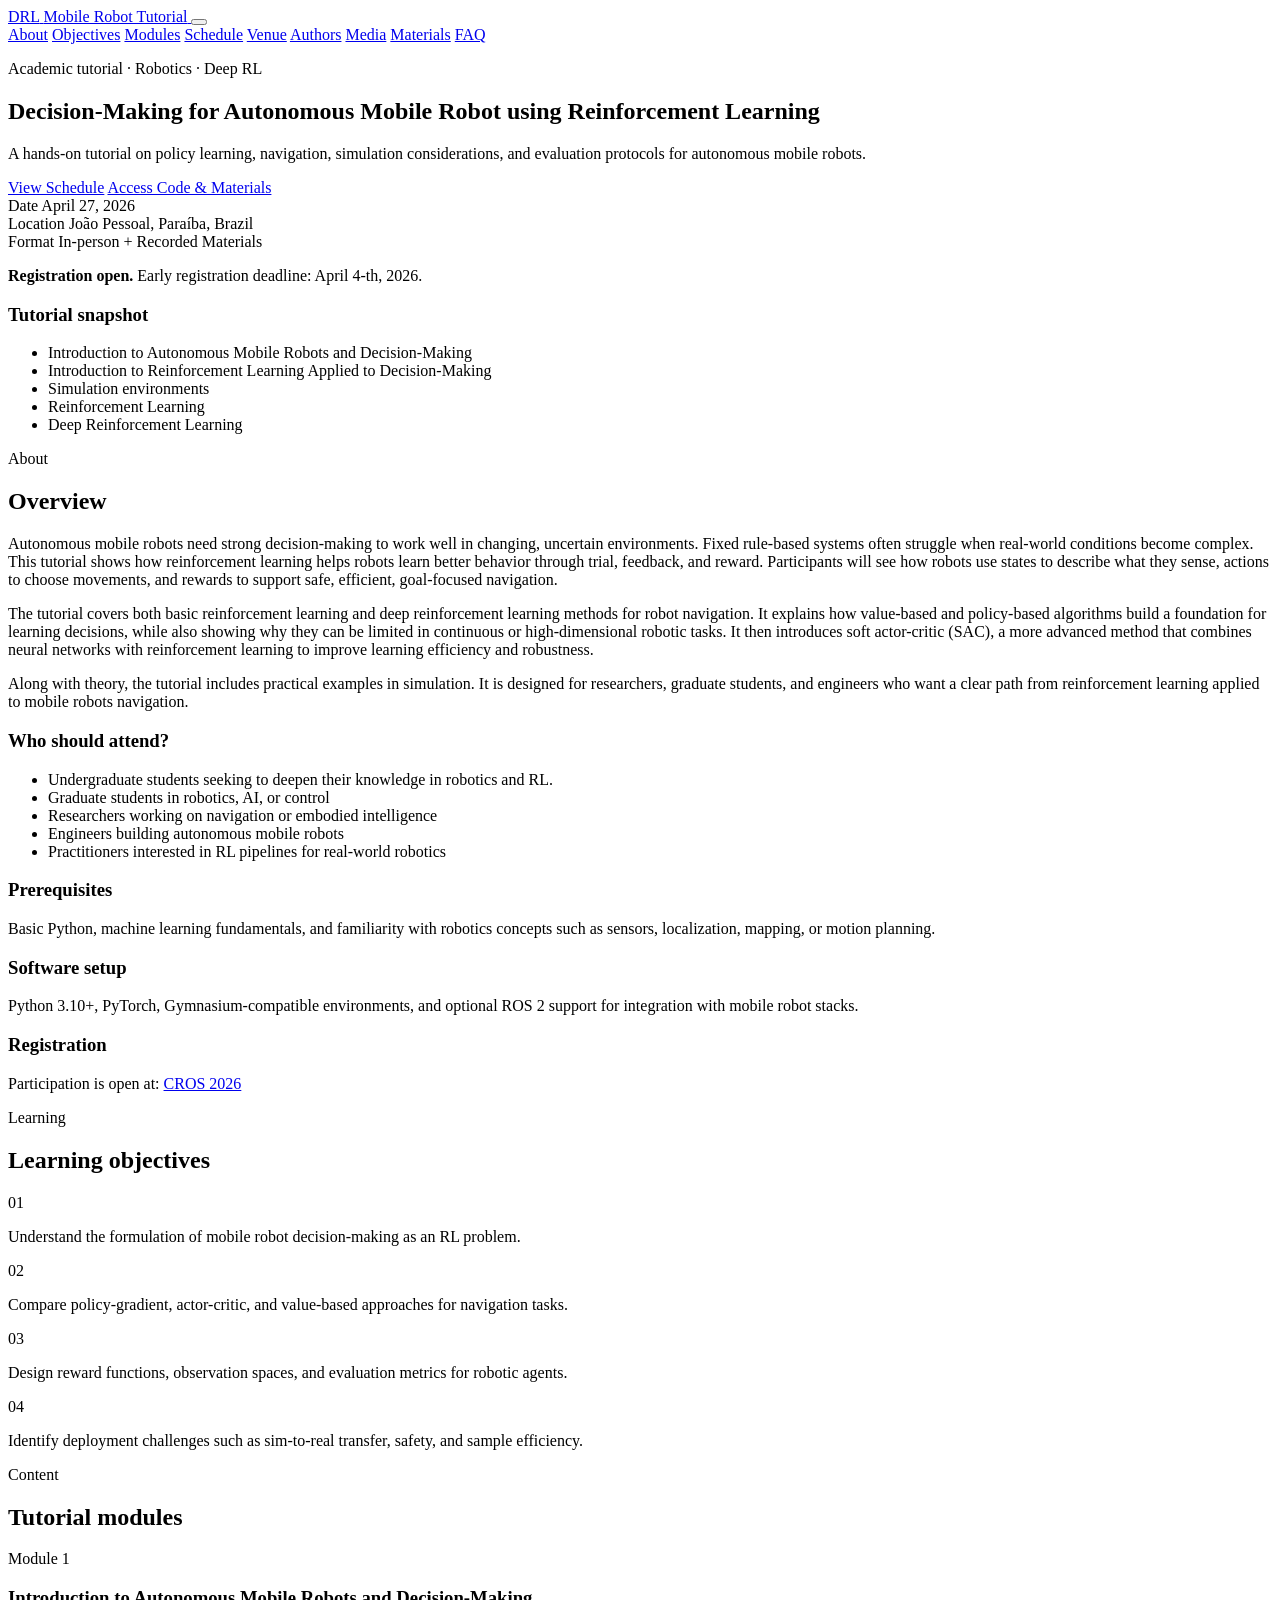
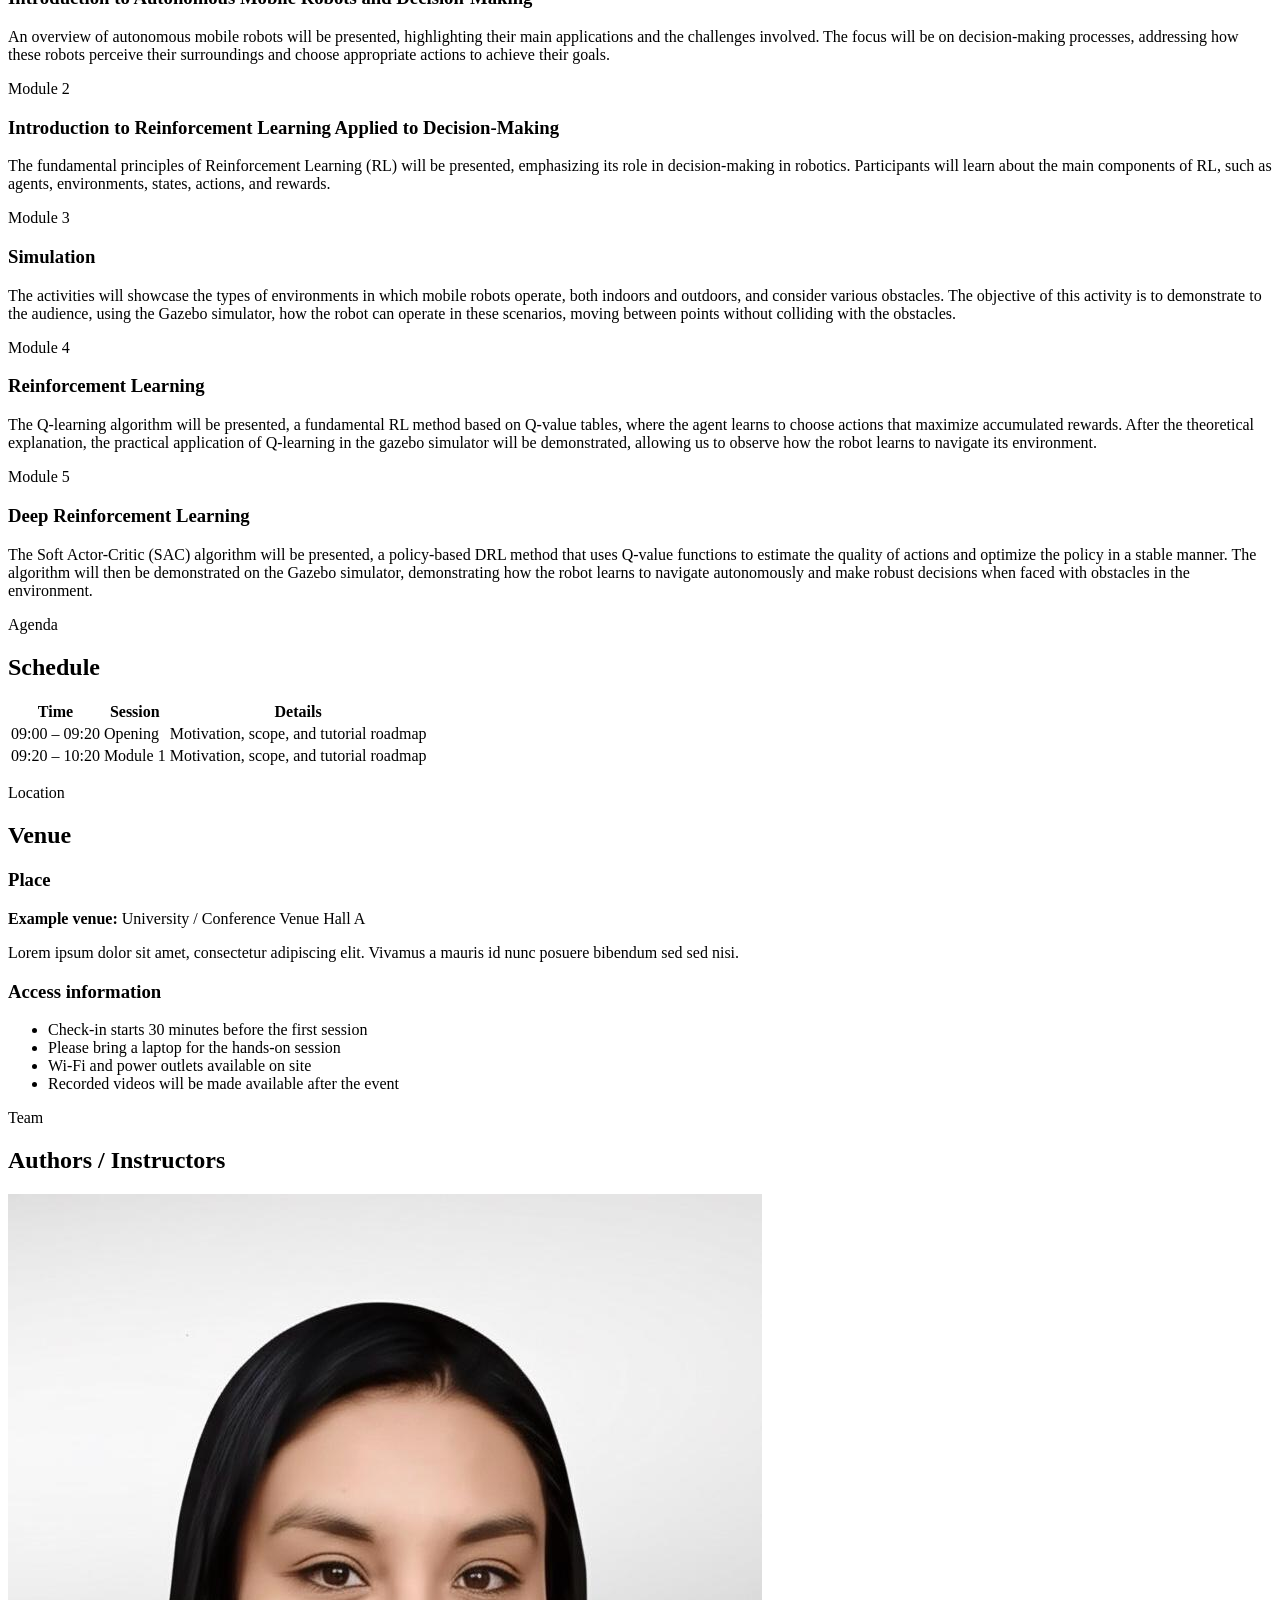
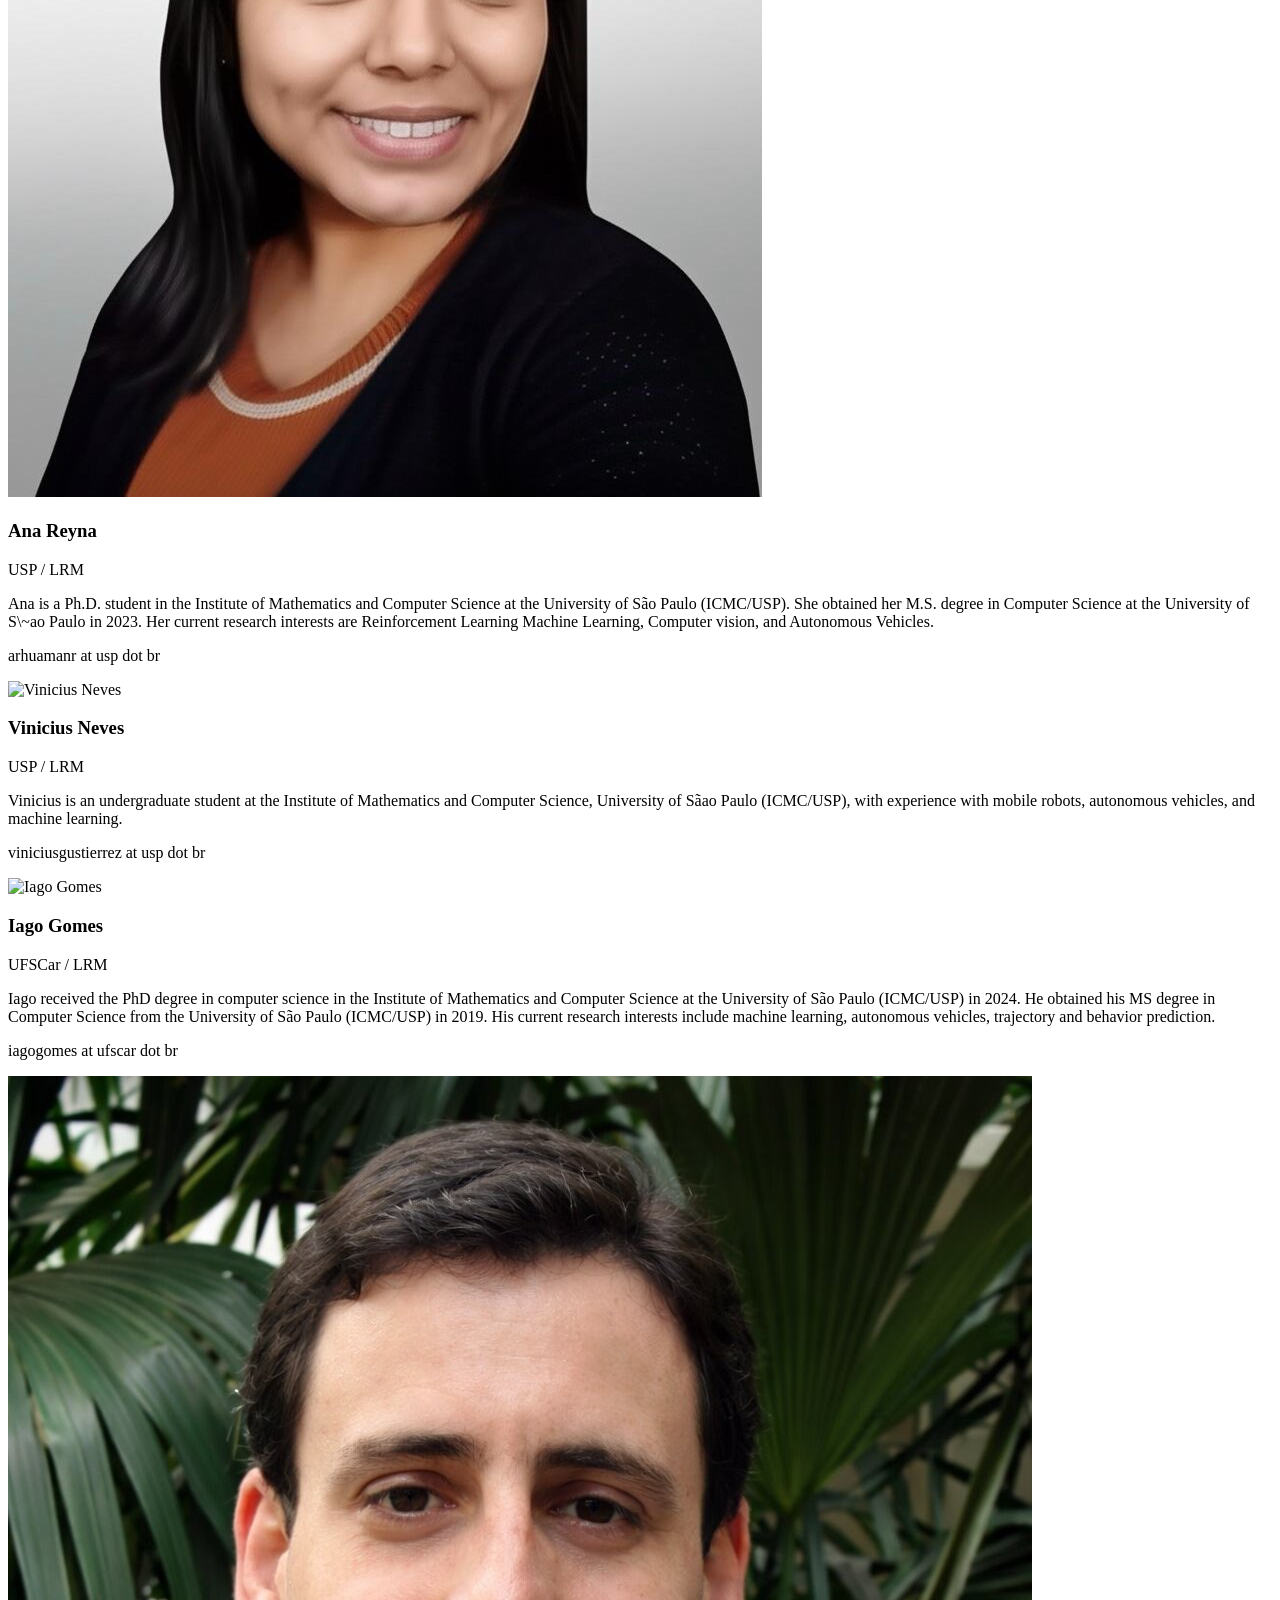
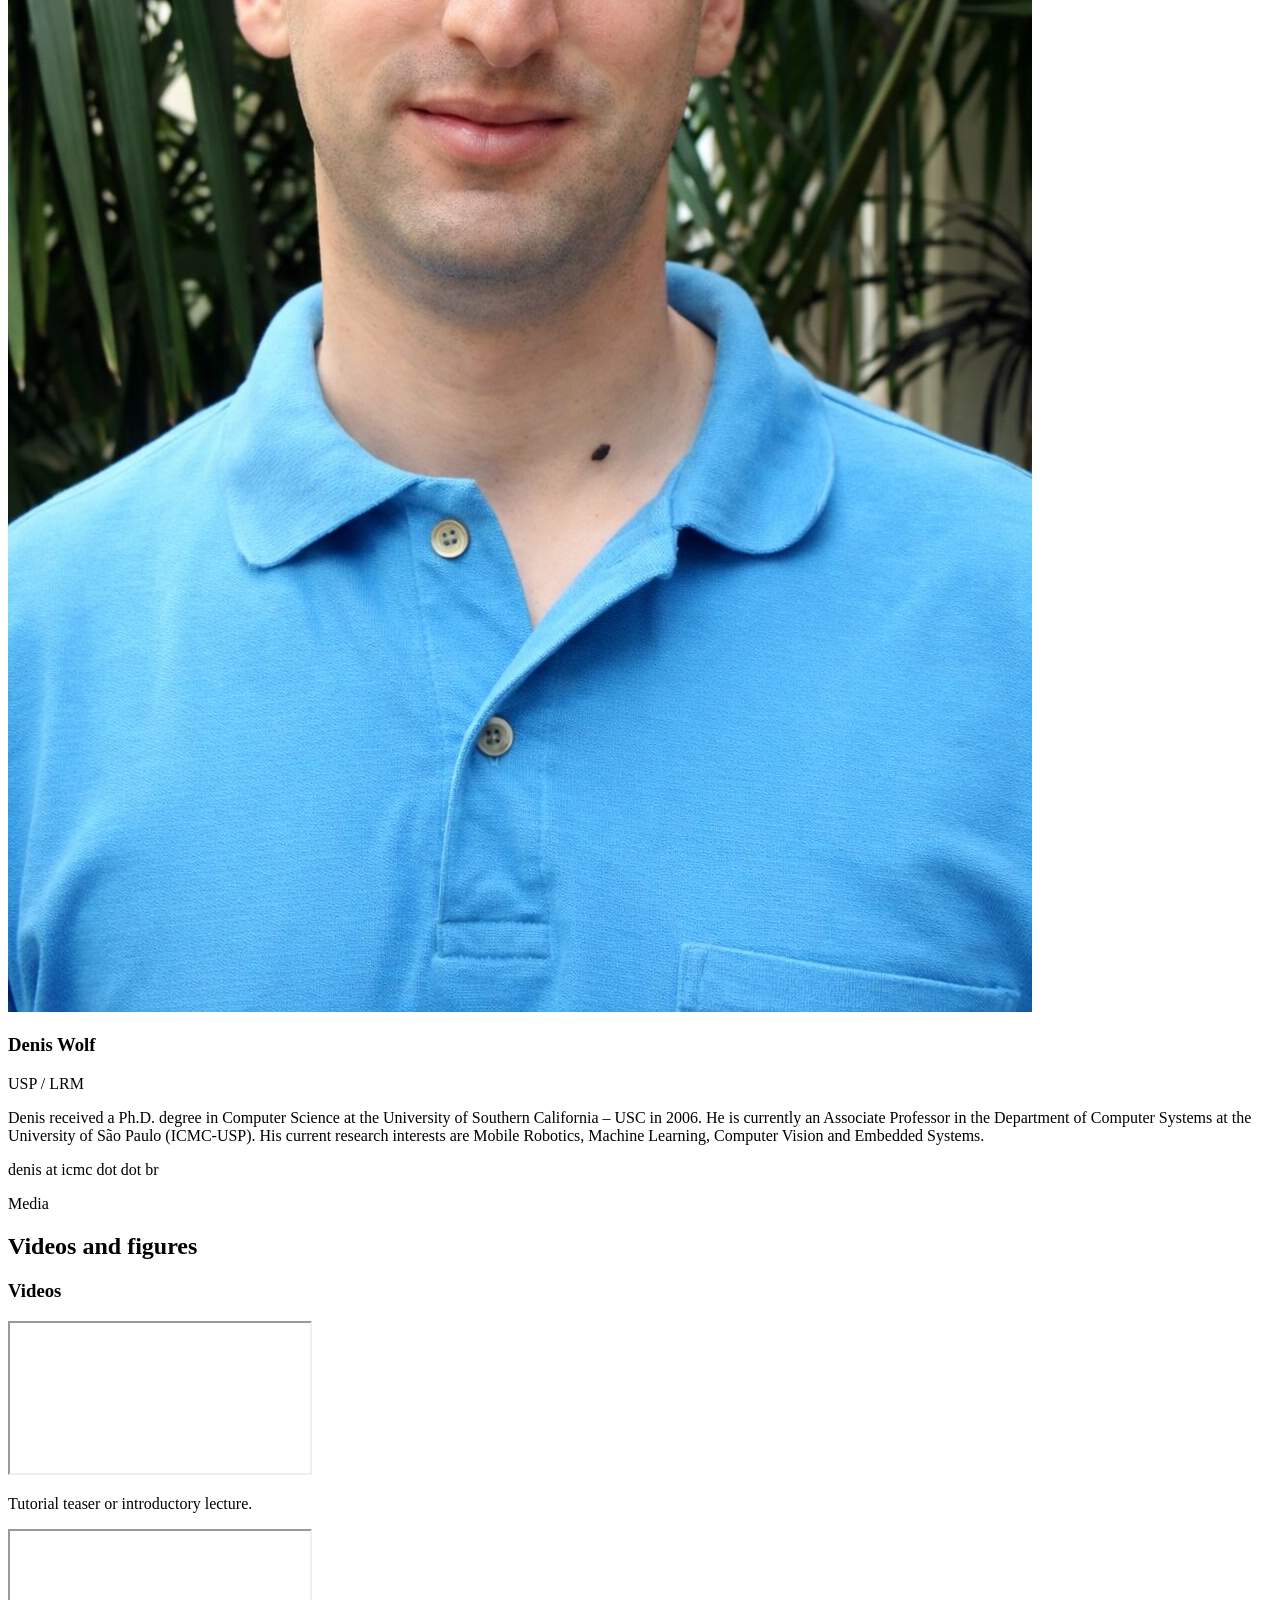
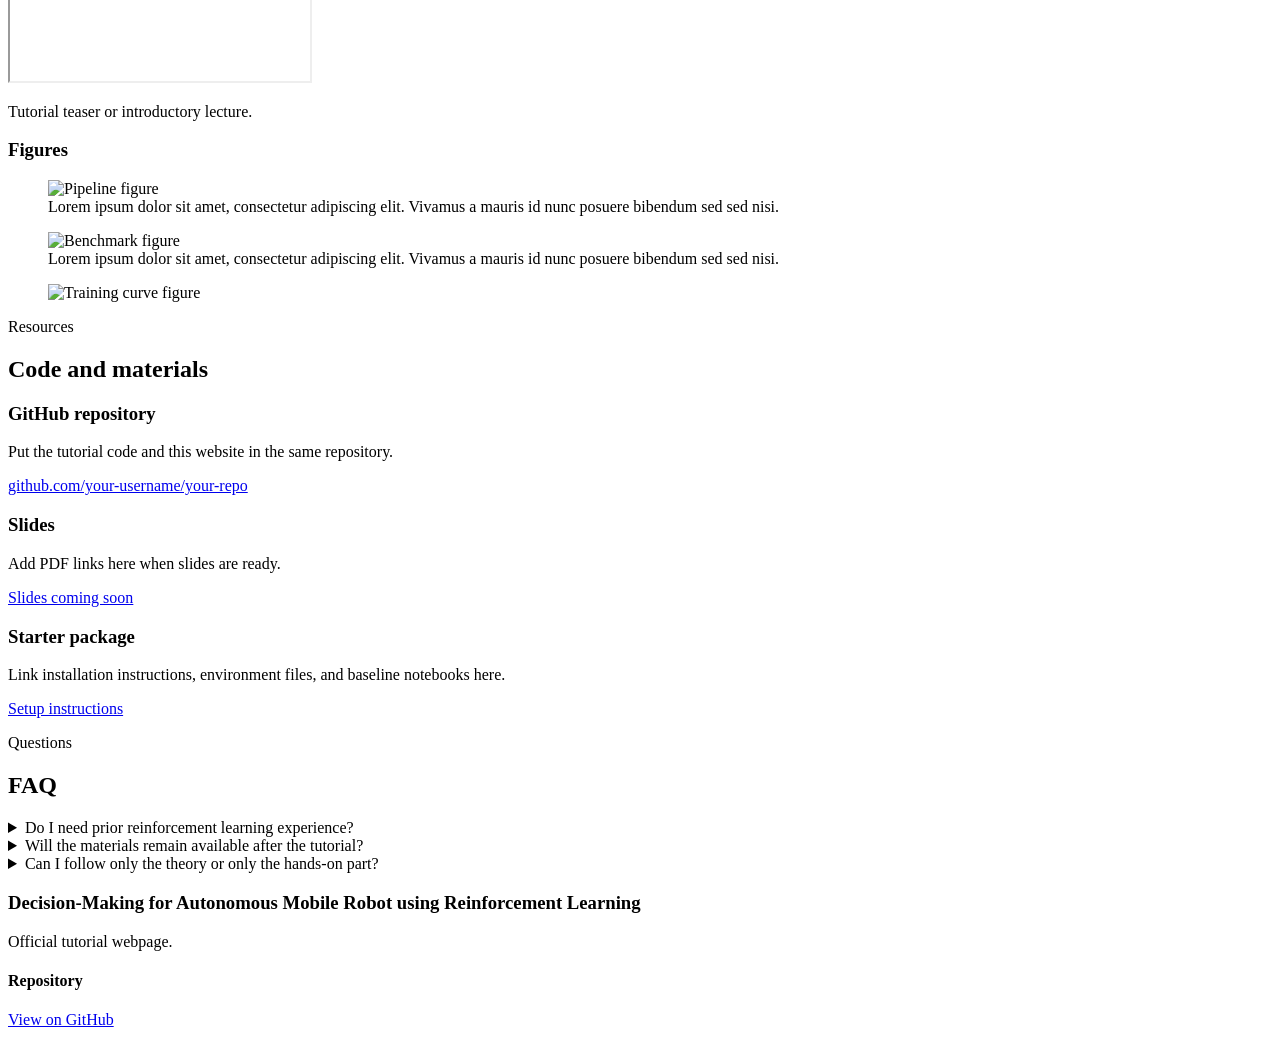
==== index.html @ 0535550c "update program" ====
<!DOCTYPE html>
<html lang="en">
<head>
  <meta charset="UTF-8" />
  <meta
    name="viewport"
    content="width=device-width, initial-scale=1.0"
  />
  <title>"Decision-Making for Autonomous Mobile Robot using Reinforcement Learning"</title>

  <meta
    name="description"
    content="Official tutorial website for Decision-Making for Mobile Robots using Deep Reinforcement Learning. Modules, schedule, venue, authors, figures, videos, and repository."
  />
  <meta
    name="keywords"
    content="mobile robots, deep reinforcement learning, robotics, decision-making, autonomous navigation"
  />
  <meta name="author" content="Tutorial Organizing Team" />

  <meta property="og:title" content="Decision-Making for Autonomous Mobile Robot using Reinforcement Learning" />
  <meta
    property="og:description"
    content="Tutorial website with overview, schedule, modules, authors, videos, figures, and code repository."
  />
  <meta property="og:type" content="website" />
  <meta property="og:image" content="./assets/figures/fig1.jpg" />
  <meta property="og:url" content="" />

  <link rel="stylesheet" href="./styles.css" />
</head>
<body>
  <header class="site-header">
    <div class="container nav-wrap">
      <a href="#home" class="brand">
        <span class="brand-mark">DRL</span>
        <span class="brand-text">Mobile Robot Tutorial</span>
      </a>

      <button class="menu-toggle" id="menu-toggle" aria-label="Open navigation menu" aria-expanded="false">
        <span></span><span></span><span></span>
      </button>

      <nav class="site-nav" id="site-nav" aria-label="Main Navigation">
        <a href="#about">About</a>
        <a href="#objectives">Objectives</a>
        <a href="#modules">Modules</a>
        <a href="#schedule">Schedule</a>
        <a href="#venue">Venue</a>
        <a href="#authors">Authors</a>
        <a href="#media">Media</a>
        <a href="#materials">Materials</a>
        <a href="#faq">FAQ</a>
      </nav>
    </div>
  </header>

  <main>
    <section id="home" class="hero section">
      <div class="container hero-grid">
        <div class="hero-copy">
          <p class="eyebrow">Academic tutorial · Robotics · Deep RL</p>
          <h1>Decision-Making for Autonomous Mobile Robot using Reinforcement Learning</h1>
          <p class="hero-subtitle">
            A hands-on tutorial on policy learning, navigation, simulation considerations,
            and evaluation protocols for autonomous mobile robots.
          </p>

          <div class="hero-actions">
            <a class="btn btn-primary" href="#schedule">View Schedule</a>
            <a class="btn btn-secondary" href="#materials">Access Code & Materials</a>
          </div>

          <div class="hero-meta">
            <div class="meta-card">
              <span class="meta-label">Date</span>
              <span class="meta-value">April 27, 2026</span>
            </div>
            <div class="meta-card">
              <span class="meta-label">Location</span>
              <span class="meta-value">João Pessoal, Paraíba, Brazil</span>
            </div>
            <div class="meta-card">
              <span class="meta-label">Format</span>
              <span class="meta-value">In-person + Recorded Materials</span>
            </div>
          </div>
        </div>

        <div class="hero-panel">
          <div class="highlight-banner">
            <p><strong>Registration open.</strong> Early registration deadline: April 4-th, 2026.</p>
          </div>

          <div class="info-panel">
            <h3>Tutorial snapshot</h3>
            <ul>
              <li>Introduction to Autonomous Mobile Robots and Decision-Making</li>
              <li>Introduction to Reinforcement Learning Applied to Decision-Making</li>
              <li>Simulation environments</li>
              <li>Reinforcement Learning</li>
              <li>Deep Reinforcement Learning</li>
            </ul>
          </div>
        </div>
      </div>
    </section>

    <section id="about" class="section">
      <div class="container">
        <div class="section-head">
          <p class="section-tag">About</p>
          <h2>Overview</h2>
        </div>

        <div class="two-col">
          <div>
          <p>Autonomous mobile robots need strong decision-making to work well in changing, uncertain environments. 
          Fixed rule-based systems often struggle when real-world conditions become complex. This tutorial shows
          how reinforcement learning helps robots learn better behavior through trial, feedback, and reward. 
          Participants will see how robots use states to describe what they sense, actions to choose movements, 
          and rewards to support safe, efficient, goal-focused navigation.</p>

          <p>The tutorial covers both basic reinforcement learning and deep reinforcement learning methods for robot 
            navigation. It explains how value-based and policy-based algorithms build a foundation for learning 
            decisions, while also showing why they can be limited in continuous or high-dimensional robotic tasks.
            It then introduces soft actor-critic (SAC), a more advanced method that combines neural networks with reinforcement 
            learning to improve learning efficiency and robustness.</p>

          <p>Along with theory, the tutorial includes practical examples in simulation. It is designed for researchers, 
            graduate students, and engineers who want a clear path from reinforcement learning applied to mobile robots navigation.</p>

          </div>

          <div class="card">
            <h3>Who should attend?</h3>
            <ul class="clean-list">
              <li>Undergraduate students seeking to deepen their knowledge in robotics and RL. </li>
              <li>Graduate students in robotics, AI, or control</li>
              <li>Researchers working on navigation or embodied intelligence</li>
              <li>Engineers building autonomous mobile robots</li>
              <li>Practitioners interested in RL pipelines for real-world robotics</li>
            </ul>
          </div>
        </div>

        <div class="three-col cards">
          <article class="card">
            <h3>Prerequisites</h3>
            <p>
              Basic Python, machine learning fundamentals, and familiarity with robotics concepts
              such as sensors, localization, mapping, or motion planning.
            </p>
          </article>

          <article class="card">
            <h3>Software setup</h3>
            <p>
              Python 3.10+, PyTorch, Gymnasium-compatible environments, and optional ROS 2 support
              for integration with mobile robot stacks.
            </p>
          </article>

          <article class="card">
            <h3>Registration</h3>
            <p>
              Participation is open at: <a href="https://www.sbrobotica.org/cros2026/" target="_blank">CROS 2026</a>
            </p>
          </article>
        </div>
      </div>
    </section>

    <section id="objectives" class="section alt-bg">
      <div class="container">
        <div class="section-head">
          <p class="section-tag">Learning</p>
          <h2>Learning objectives</h2>
        </div>

        <div class="objectives-grid">
          <div class="objective-item">
            <span>01</span>
            <p>Understand the formulation of mobile robot decision-making as an RL problem.</p>
          </div>
          <div class="objective-item">
            <span>02</span>
            <p>Compare policy-gradient, actor-critic, and value-based approaches for navigation tasks.</p>
          </div>
          <div class="objective-item">
            <span>03</span>
            <p>Design reward functions, observation spaces, and evaluation metrics for robotic agents.</p>
          </div>
          <div class="objective-item">
            <span>04</span>
            <p>Identify deployment challenges such as sim-to-real transfer, safety, and sample efficiency.</p>
          </div>
        </div>
      </div>
    </section>

    <section id="modules" class="section">
      <div class="container">
        <div class="section-head">
          <p class="section-tag">Content</p>
          <h2>Tutorial modules</h2>
        </div>

        <div class="module-grid">
          <article class="card module-card">
            <span class="pill">Module 1</span>
            <h3>Introduction to Autonomous Mobile Robots and Decision-Making</h3>
            <p>
              An overview of autonomous mobile robots will be presented, highlighting their main applications 
              and the challenges involved. The focus will be on decision-making processes, addressing how 
              these robots perceive their surroundings and choose appropriate actions to achieve their goals.
            </p>
          </article>

          <article class="card module-card">
            <span class="pill">Module 2</span>
            <h3>Introduction to Reinforcement Learning Applied to Decision-Making</h3>
            <p>
              The fundamental principles of Reinforcement Learning (RL) will be presented, emphasizing its role in 
              decision-making in robotics. Participants will learn about the main components of RL, such as agents,
              environments, states, actions, and rewards. 
            </p>
          </article>

          <article class="card module-card">
            <span class="pill">Module 3</span>
            <h3>Simulation</h3>
            <p>
              The activities will showcase the types of environments in which mobile robots operate, both indoors and outdoors, 
              and consider various obstacles. The objective of this activity is to demonstrate to the audience, using the 
              Gazebo simulator, how the robot can operate in these scenarios, moving between points without colliding 
              with the obstacles.
            </p>
          </article>

          <article class="card module-card">
            <span class="pill">Module 4</span>
            <h3>Reinforcement Learning</h3>
            <p>
              The Q-learning algorithm will be presented, a fundamental RL method based on Q-value tables, where the agent learns 
              to choose actions that maximize accumulated rewards. After the theoretical explanation, the practical application 
              of Q-learning in the gazebo simulator will be demonstrated, allowing us to observe how the robot learns to navigate 
              its environment.
            </p>
          </article>

          <article class="card module-card">
            <span class="pill">Module 5</span>
            <h3>Deep Reinforcement Learning</h3>
            <p>
              The Soft Actor-Critic (SAC) algorithm will be presented, a policy-based DRL method that uses Q-value functions 
              to estimate the quality of actions and optimize the policy in a stable manner. The algorithm will then be
               demonstrated on the Gazebo simulator, demonstrating how the robot learns to navigate autonomously and make 
               robust decisions when faced with obstacles in the environment.
            </p>
          </article>
        </div>
      </div>
    </section>

    <section id="schedule" class="section alt-bg">
      <div class="container">
        <div class="section-head">
          <p class="section-tag">Agenda</p>
          <h2>Schedule</h2>
        </div>

        <div class="table-wrap">
          <table class="schedule-table">
            <thead>
              <tr>
                <th>Time</th>
                <th>Session</th>
                <th>Details</th>
              </tr>
            </thead>
            <tbody>
              <tr>
                <td>09:00 – 09:20</td>
                <td>Opening</td>
                <td>Motivation, scope, and tutorial roadmap</td>
              </tr>
              <tr>
                <td>09:20 – 10:20</td>
                <td>Module 1</td>
                <td>Motivation, scope, and tutorial roadmap</td>
              </tr>
            </tbody>
          </table>
        </div>
      </div>
    </section>

    <section id="venue" class="section">
      <div class="container">
        <div class="section-head">
          <p class="section-tag">Location</p>
          <h2>Venue</h2>
        </div>

        <div class="two-col">
          <div class="card">
            <h3>Place</h3>
            <p><strong>Example venue:</strong> University / Conference Venue Hall A</p>
            <p>
              Lorem ipsum dolor sit amet, consectetur adipiscing elit. Vivamus a mauris id nunc posuere bibendum sed sed nisi.
            </p>
          </div>

          <div class="card">
            <h3>Access information</h3>
            <ul class="clean-list">
              <li>Check-in starts 30 minutes before the first session</li>
              <li>Please bring a laptop for the hands-on session</li>
              <li>Wi-Fi and power outlets available on site</li>
              <li>Recorded videos will be made available after the event</li>
            </ul>
          </div>
        </div>
      </div>
    </section>

    <section id="authors" class="section alt-bg">
      <div class="container">
        <div class="section-head">
          <p class="section-tag">Team</p>
          <h2>Authors / Instructors</h2>
        </div>

        <div class="author-grid">
          <article class="card author-card">
            <img src="./assets/authors/ana.jpeg" alt="Ana Reyna" />
            <h3>Ana Reyna</h3>
            <p class="muted">USP / LRM</p>
            <p>Ana is a Ph.D. student in the Institute of Mathematics and Computer Science at the 
              University of São Paulo (ICMC/USP). She obtained her M.S. degree in Computer Science 
              at the University of S\~ao Paulo in 2023. Her current research interests are Reinforcement 
              Learning Machine Learning, Computer vision, and Autonomous Vehicles.</p>
            <p>arhuamanr at usp dot br</p>
          </article>

          <article class="card author-card">
            <img src="./assets/authors/vinicius.jpg" alt="Vinicius Neves" />
            <h3>Vinicius Neves</h3>
            <p class="muted">USP / LRM</p>
            <p>Vinicius is an undergraduate student at the  Institute of Mathematics and Computer Science, 
              University of Sãao Paulo (ICMC/USP), with experience with mobile robots, autonomous
               vehicles, and machine learning.</p>
            <p> viniciusgustierrez at usp dot br</p>
          </article>

          <article class="card author-card">
            <img src="./assets/authors/iago.jpg" alt="Iago Gomes" />
            <h3>Iago Gomes</h3>
            <p class="muted">UFSCar / LRM </p>
            <p>Iago received the PhD degree in computer science in the Institute of Mathematics 
              and Computer Science at the University of São Paulo (ICMC/USP) in 2024. 
              He obtained his MS degree in Computer Science from the University of São Paulo (ICMC/USP) in 2019. 
              His current research interests include machine learning, autonomous vehicles, trajectory and 
              behavior prediction.</p>
            <p>iagogomes at ufscar dot br</p>
          </article>

          <article class="card author-card">
            <img src="./assets/authors/denis.jpg" alt="Denis Wolf" />
            <h3>Denis Wolf</h3>
            <p class="muted">USP /  LRM</p>
            <p> Denis received a Ph.D. degree in Computer Science at the University of Southern 
              California – USC in 2006. He is currently an Associate Professor in the Department 
              of Computer Systems at the University of São Paulo (ICMC-USP). His current research 
              interests are Mobile Robotics, Machine Learning, Computer Vision and
               Embedded Systems.</p>
            <p>denis at icmc dot dot br</p>
          </article>
        </div>
      </div>
    </section>

    <section id="media" class="section">
      <div class="container">
        <div class="section-head">
          <p class="section-tag">Media</p>
          <h2>Videos and figures</h2>
        </div>

        <div class="two-col">
          <div>
            <h3 class="subsection-title">Videos</h3>
            <div class="video-grid">
              <div class="video-card card">
                <div class="video-frame">
                  <iframe
                    src="https://www.youtube.com/embed/dQw4w9WgXcQ"
                    title="Tutorial teaser video"
                    loading="lazy"
                    allowfullscreen>
                  </iframe>
                </div>
                <p>Tutorial teaser or introductory lecture.</p>
              </div>

              <div class="video-card card">
                <div class="video-frame">
                  <iframe
                    src="https://www.youtube.com/embed/aqz-KE-bpKQ"
                    title="Robot demo video"
                    loading="lazy"
                    allowfullscreen>
                  </iframe>
                </div>
                <p>Tutorial teaser or introductory lecture.</p>
              </div>
            </div>
          </div>

          <div>
            <h3 class="subsection-title">Figures</h3>
            <div class="figure-grid">
              <figure class="card figure-card">
                <img src="./assets/figures/fig1.jpg" alt="Pipeline figure" />
                <figcaption>Lorem ipsum dolor sit amet, consectetur adipiscing elit. Vivamus a mauris id nunc posuere bibendum sed sed nisi.</figcaption>
              </figure>

              <figure class="card figure-card">
                <img src="./assets/figures/fig2.jpg" alt="Benchmark figure" />
                <figcaption>Lorem ipsum dolor sit amet, consectetur adipiscing elit. Vivamus a mauris id nunc posuere bibendum sed sed nisi.</figcaption>
              </figure>

              <figure class="card figure-card">
                <img src="./assets/figures/fig3.jpg" alt="Training curve figure" />
                <figcaptionLorem ipsum dolor sit amet, consectetur adipiscing elit. Vivamus a mauris id nunc posuere bibendum sed sed nisi.</figcaption>
              </figure>
            </div>
          </div>
        </div>
      </div>
    </section>

    <section id="materials" class="section alt-bg">
      <div class="container">
        <div class="section-head">
          <p class="section-tag">Resources</p>
          <h2>Code and materials</h2>
        </div>

        <div class="three-col cards">
          <article class="card">
            <h3>GitHub repository</h3>
            <p>
              Put the tutorial code and this website in the same repository.
            </p>
            <a class="text-link" href="https://github.com/your-username/your-repo" target="_blank" rel="noopener noreferrer">
              github.com/your-username/your-repo
            </a>
          </article>

          <article class="card">
            <h3>Slides</h3>
            <p>
              Add PDF links here when slides are ready.
            </p>
            <a class="text-link" href="#">Slides coming soon</a>
          </article>

          <article class="card">
            <h3>Starter package</h3>
            <p>
              Link installation instructions, environment files, and baseline notebooks here.
            </p>
            <a class="text-link" href="#">Setup instructions</a>
          </article>
        </div>
      </div>
    </section>

    <section id="faq" class="section">
      <div class="container">
        <div class="section-head">
          <p class="section-tag">Questions</p>
          <h2>FAQ</h2>
        </div>

        <div class="faq-list">
          <details class="faq-item card">
            <summary>Do I need prior reinforcement learning experience?</summary>
            <p>Helpful but not mandatory. Basic ML knowledge is enough for most of the tutorial.</p>
          </details>

          <details class="faq-item card">
            <summary>Will the materials remain available after the tutorial?</summary>
            <p>Yes. Slides, repository links, and selected recordings can be shared after the event.</p>
          </details>

          <details class="faq-item card">
            <summary>Can I follow only the theory or only the hands-on part?</summary>
            <p>Yes. The content is modular, so attendees can focus on the segments most relevant to them.</p>
          </details>
        </div>
      </div>
    </section>
  </main>

  <footer class="site-footer">
    <div class="container footer-grid">
      <div>
        <h3>Decision-Making for Autonomous Mobile Robot using Reinforcement Learning</h3>
        <p>
          Official tutorial webpage.
        </p>
      </div>

      <div>
        <h4>Repository</h4>
        <p>
          <a href="https://github.com/your-username/your-repo" target="_blank" rel="noopener noreferrer">
            View on GitHub
          </a>
        </p>
      </div>
    </div>
  </footer>

  <script src="./script.js"></script>
</body>
</html>
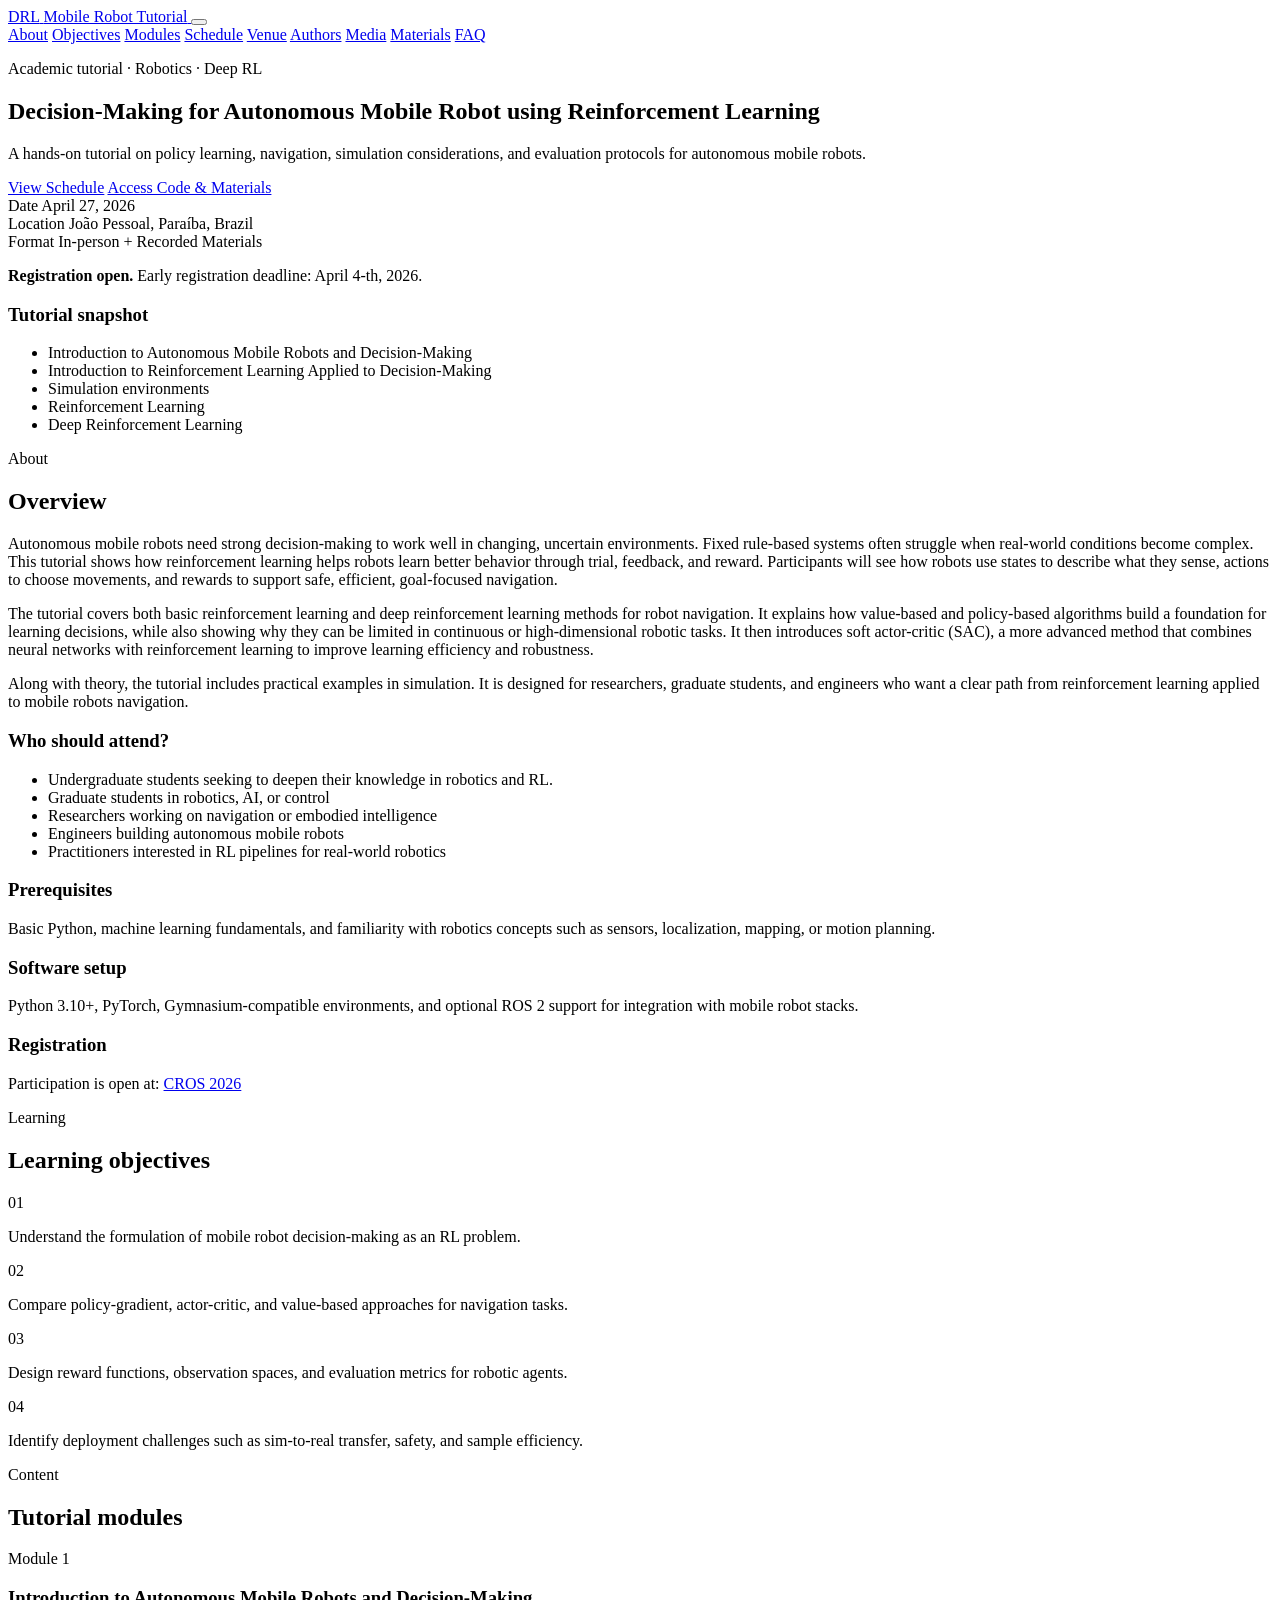
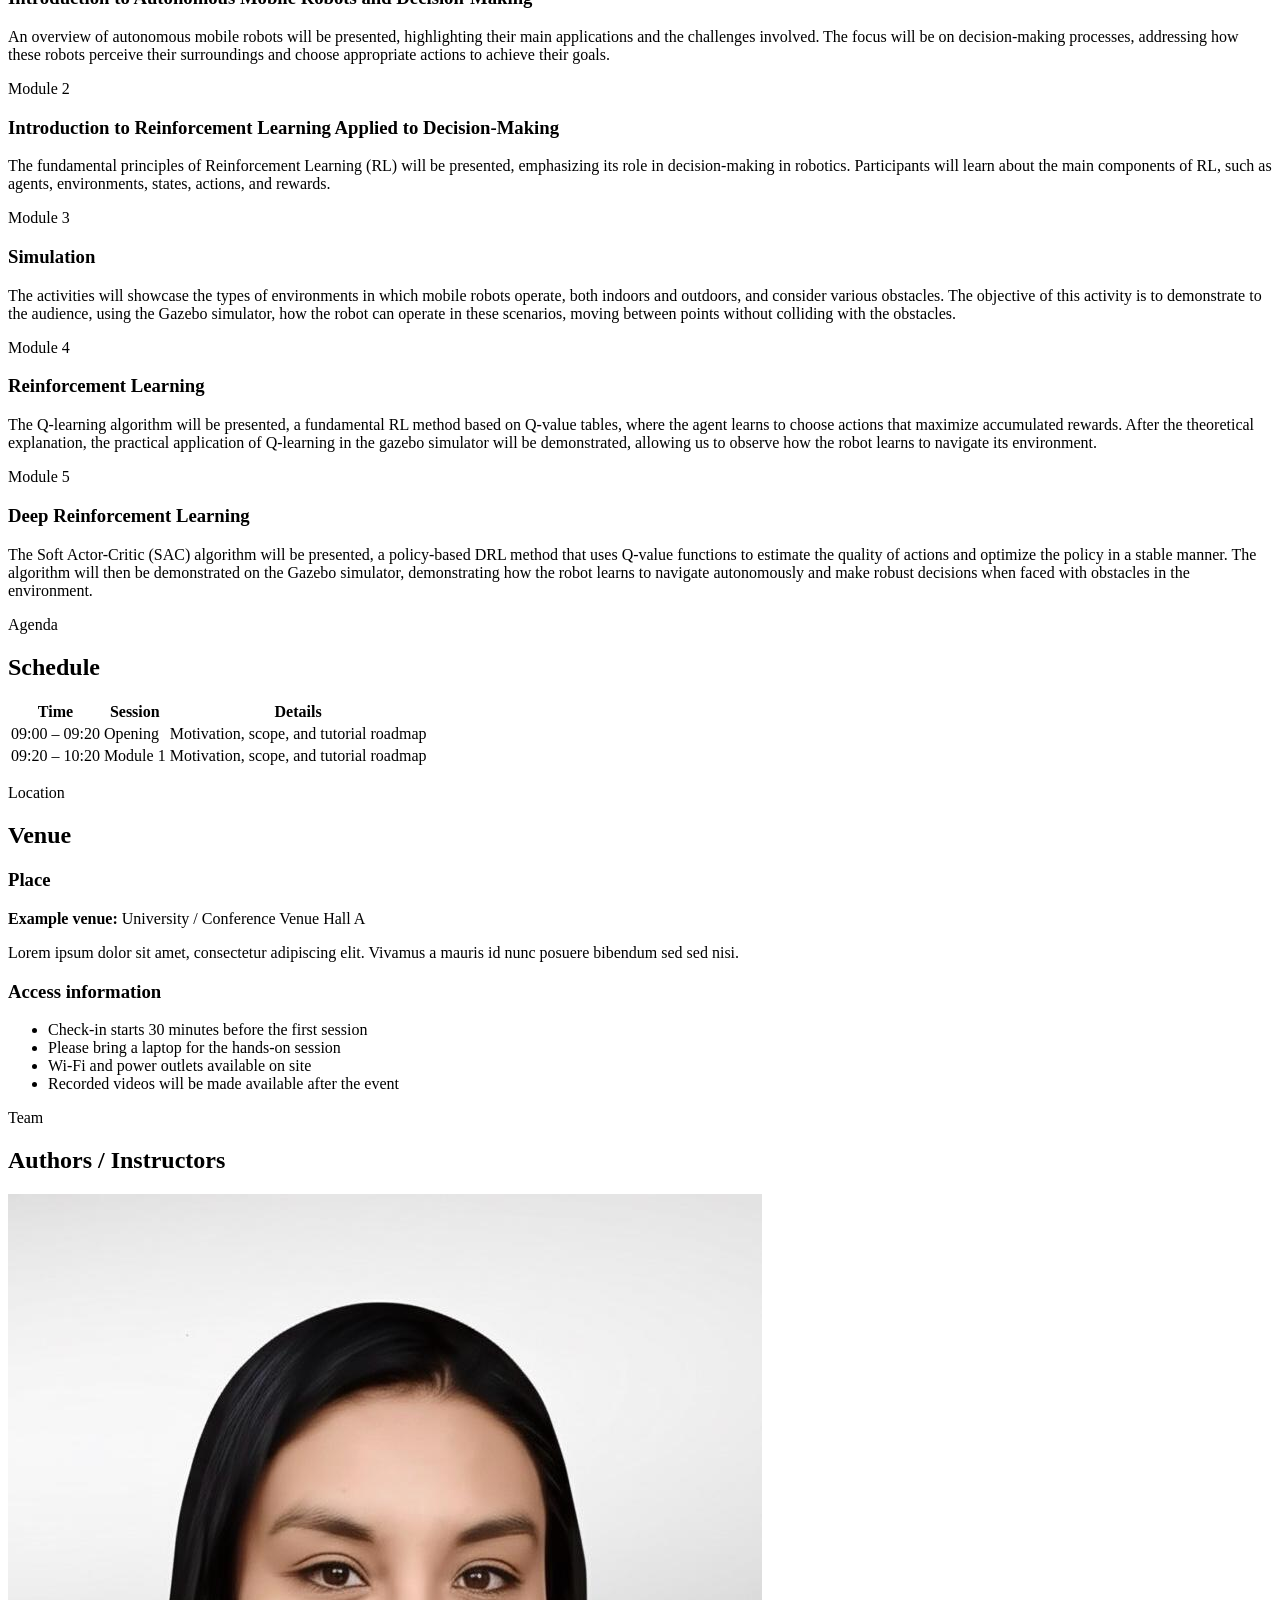
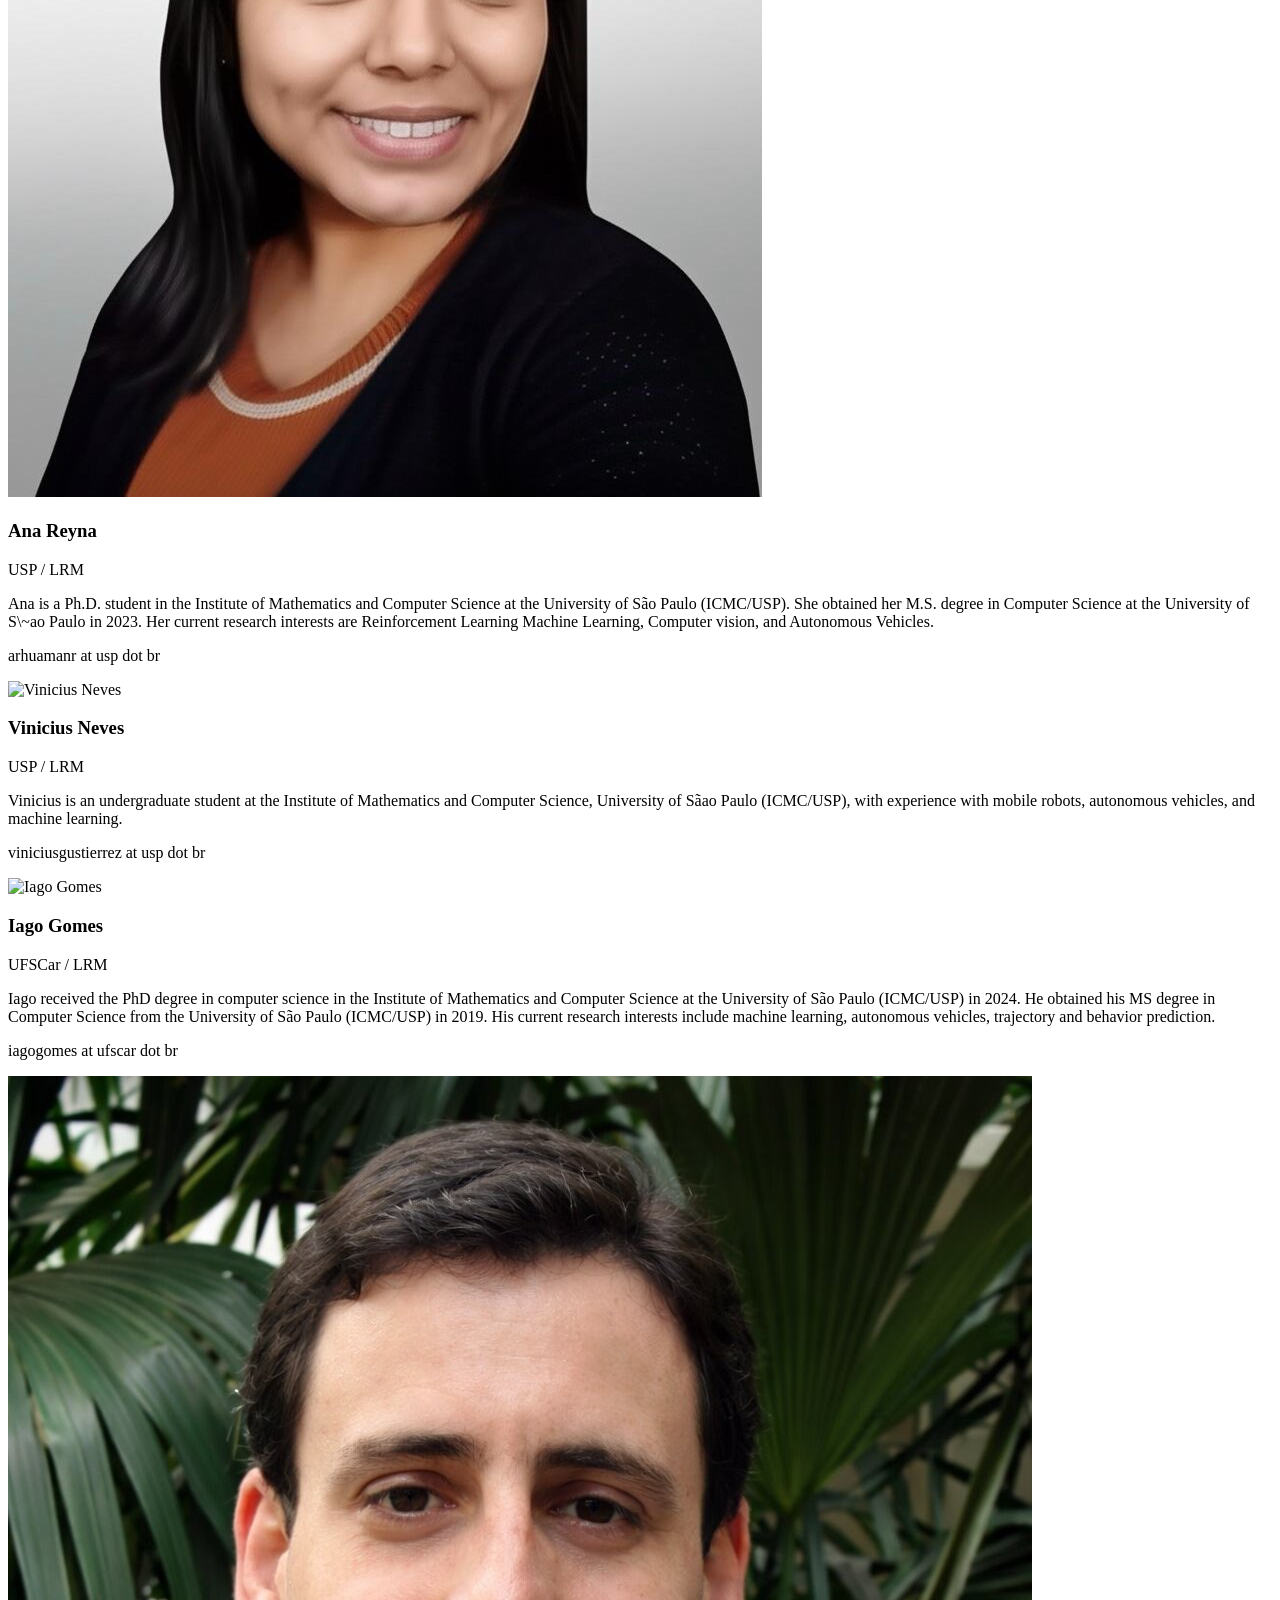
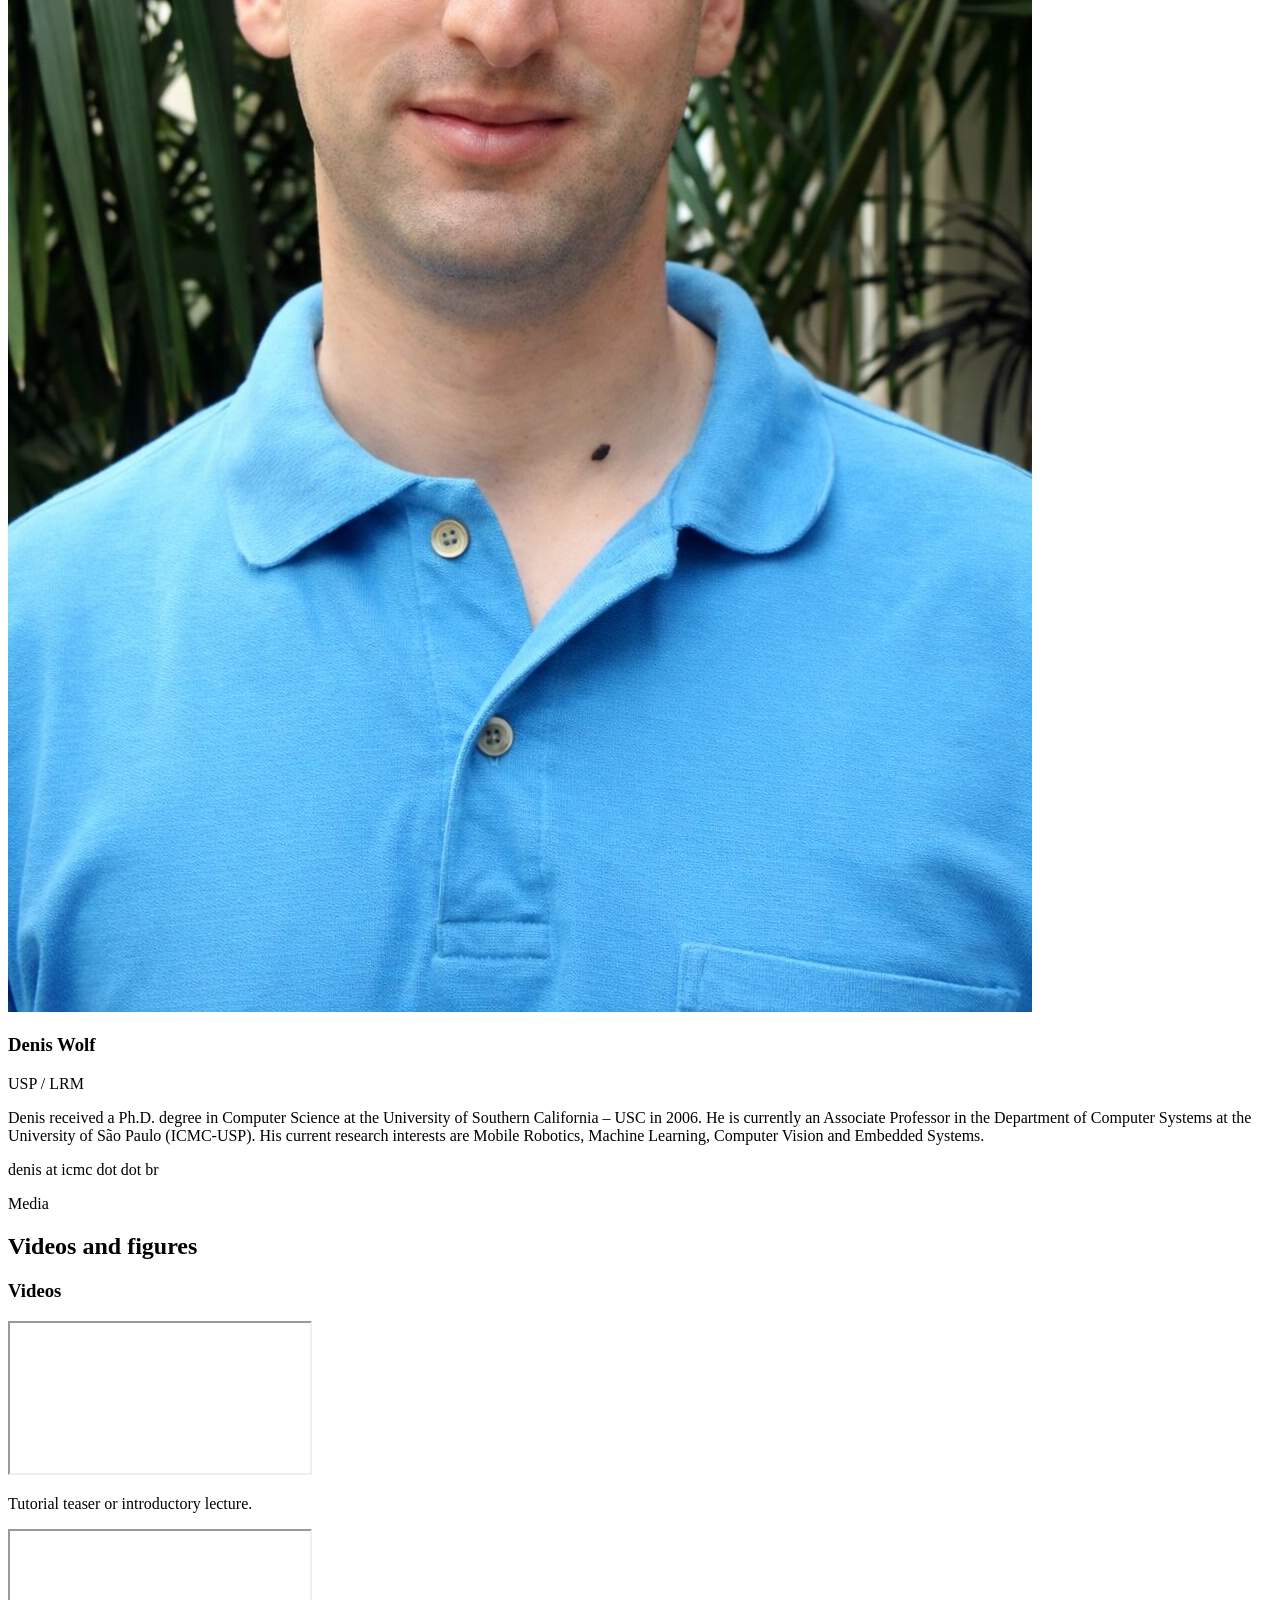
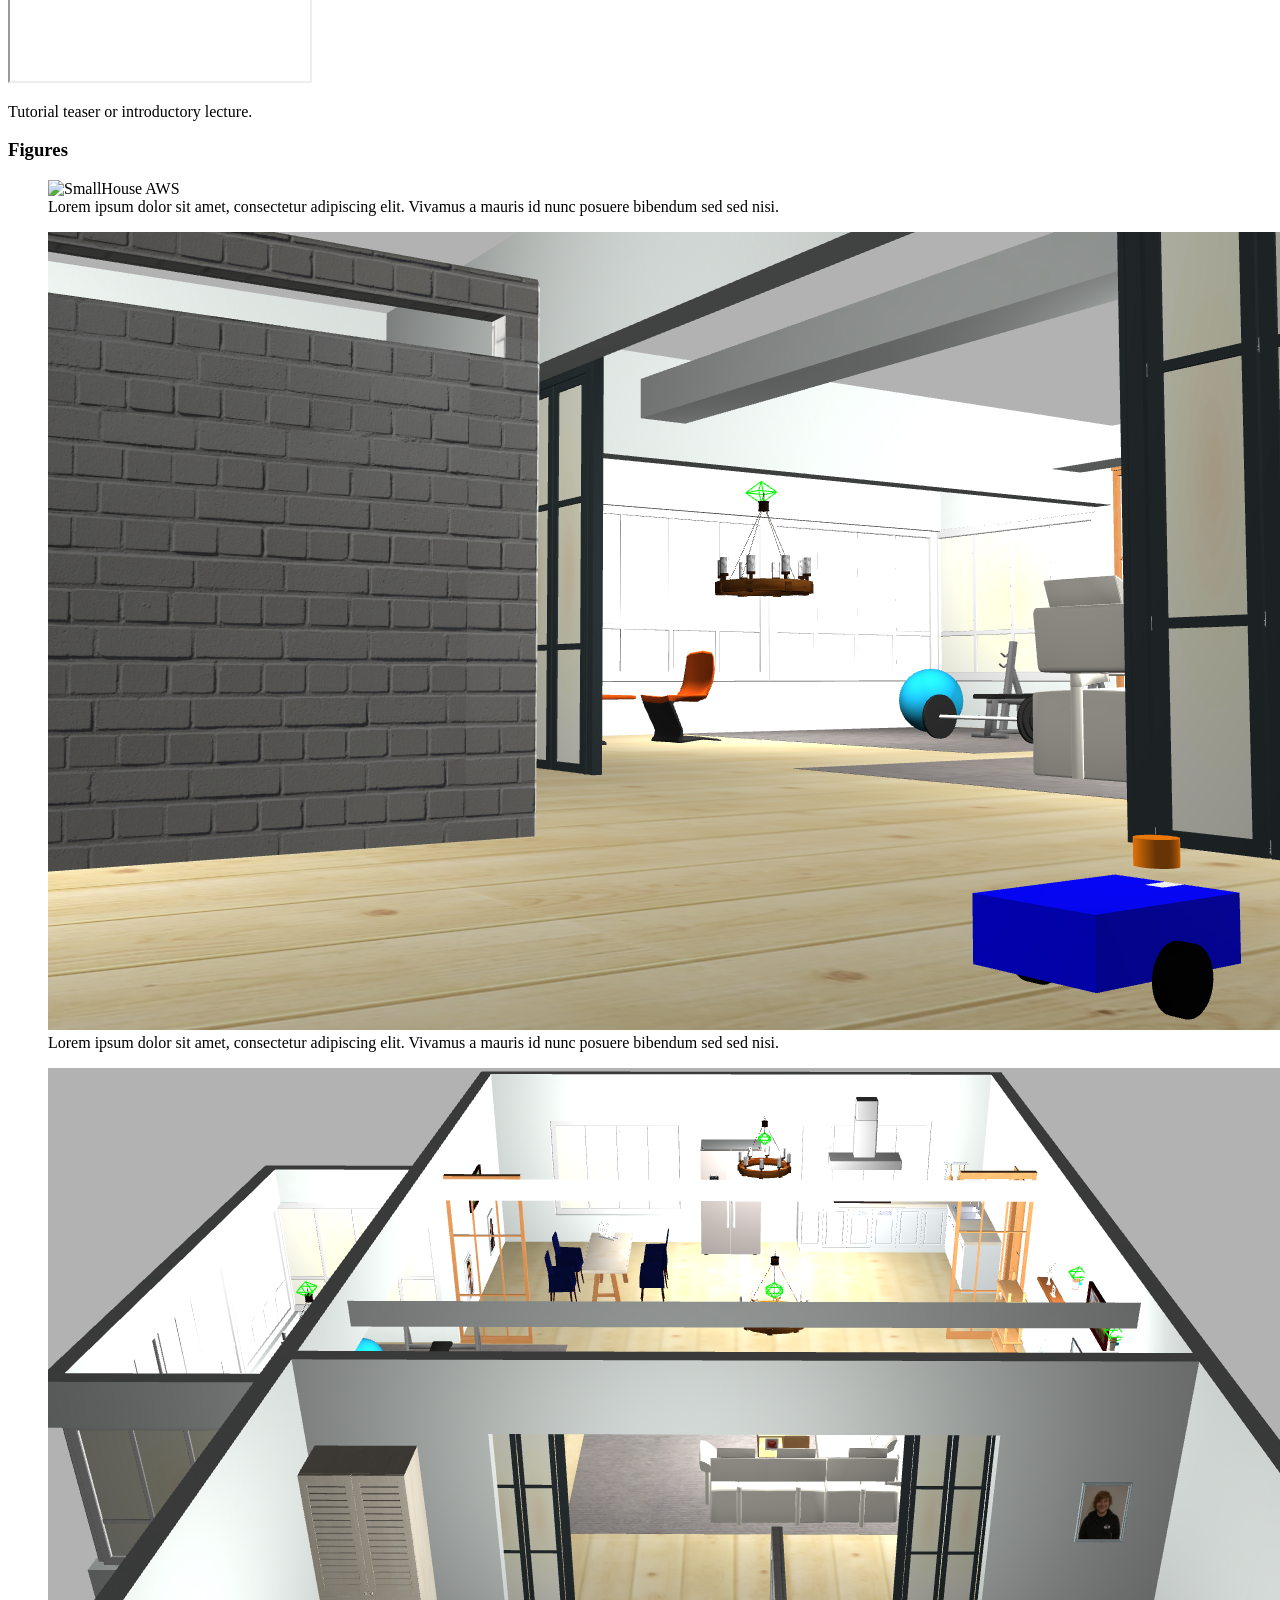
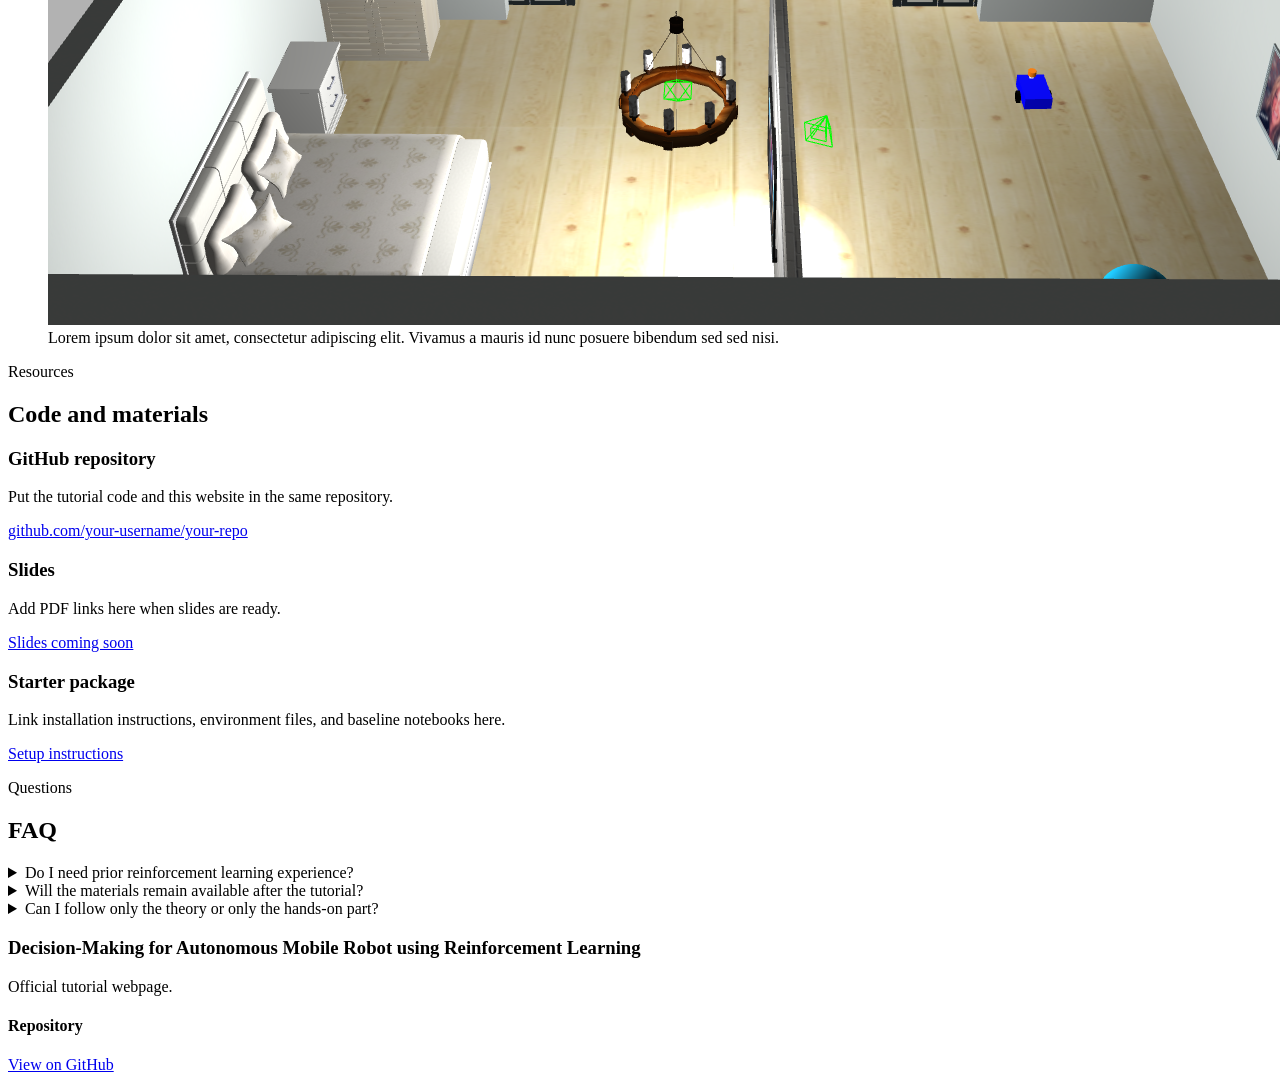
==== commit 9b3078d4: "upload images smallhouse and racetrack" ====
--- a/index.html
+++ b/index.html
@@ -396,7 +396,7 @@
                 <div class="video-frame">
                   <iframe
                     src="https://www.youtube.com/embed/dQw4w9WgXcQ"
-                    title="Tutorial teaser video"
+                    title="Robot - Taxi"
                     loading="lazy"
                     allowfullscreen>
                   </iframe>
@@ -408,7 +408,7 @@
                 <div class="video-frame">
                   <iframe
                     src="https://www.youtube.com/embed/aqz-KE-bpKQ"
-                    title="Robot demo video"
+                    title="Robot - SmallHouse"
                     loading="lazy"
                     allowfullscreen>
                   </iframe>
@@ -422,18 +422,18 @@
             <h3 class="subsection-title">Figures</h3>
             <div class="figure-grid">
               <figure class="card figure-card">
-                <img src="./assets/figures/fig1.jpg" alt="Pipeline figure" />
+                <img src="./assets/figures/smallhouse/rl_robot_1.png" alt="SmallHouse AWS" />
                 <figcaption>Lorem ipsum dolor sit amet, consectetur adipiscing elit. Vivamus a mauris id nunc posuere bibendum sed sed nisi.</figcaption>
               </figure>
 
               <figure class="card figure-card">
-                <img src="./assets/figures/fig2.jpg" alt="Benchmark figure" />
+                <img src="./assets/figures/smallhouse/rl_robot_2.png" alt="SmallHouse AWS" />
                 <figcaption>Lorem ipsum dolor sit amet, consectetur adipiscing elit. Vivamus a mauris id nunc posuere bibendum sed sed nisi.</figcaption>
               </figure>
 
               <figure class="card figure-card">
-                <img src="./assets/figures/fig3.jpg" alt="Training curve figure" />
-                <figcaptionLorem ipsum dolor sit amet, consectetur adipiscing elit. Vivamus a mauris id nunc posuere bibendum sed sed nisi.</figcaption>
+                <img src="./assets/figures/smallhouse/rl_robot_3.png" alt="SmallHouse AWS" />
+                <figcaption>Lorem ipsum dolor sit amet, consectetur adipiscing elit. Vivamus a mauris id nunc posuere bibendum sed sed nisi.</figcaption>
               </figure>
             </div>
           </div>
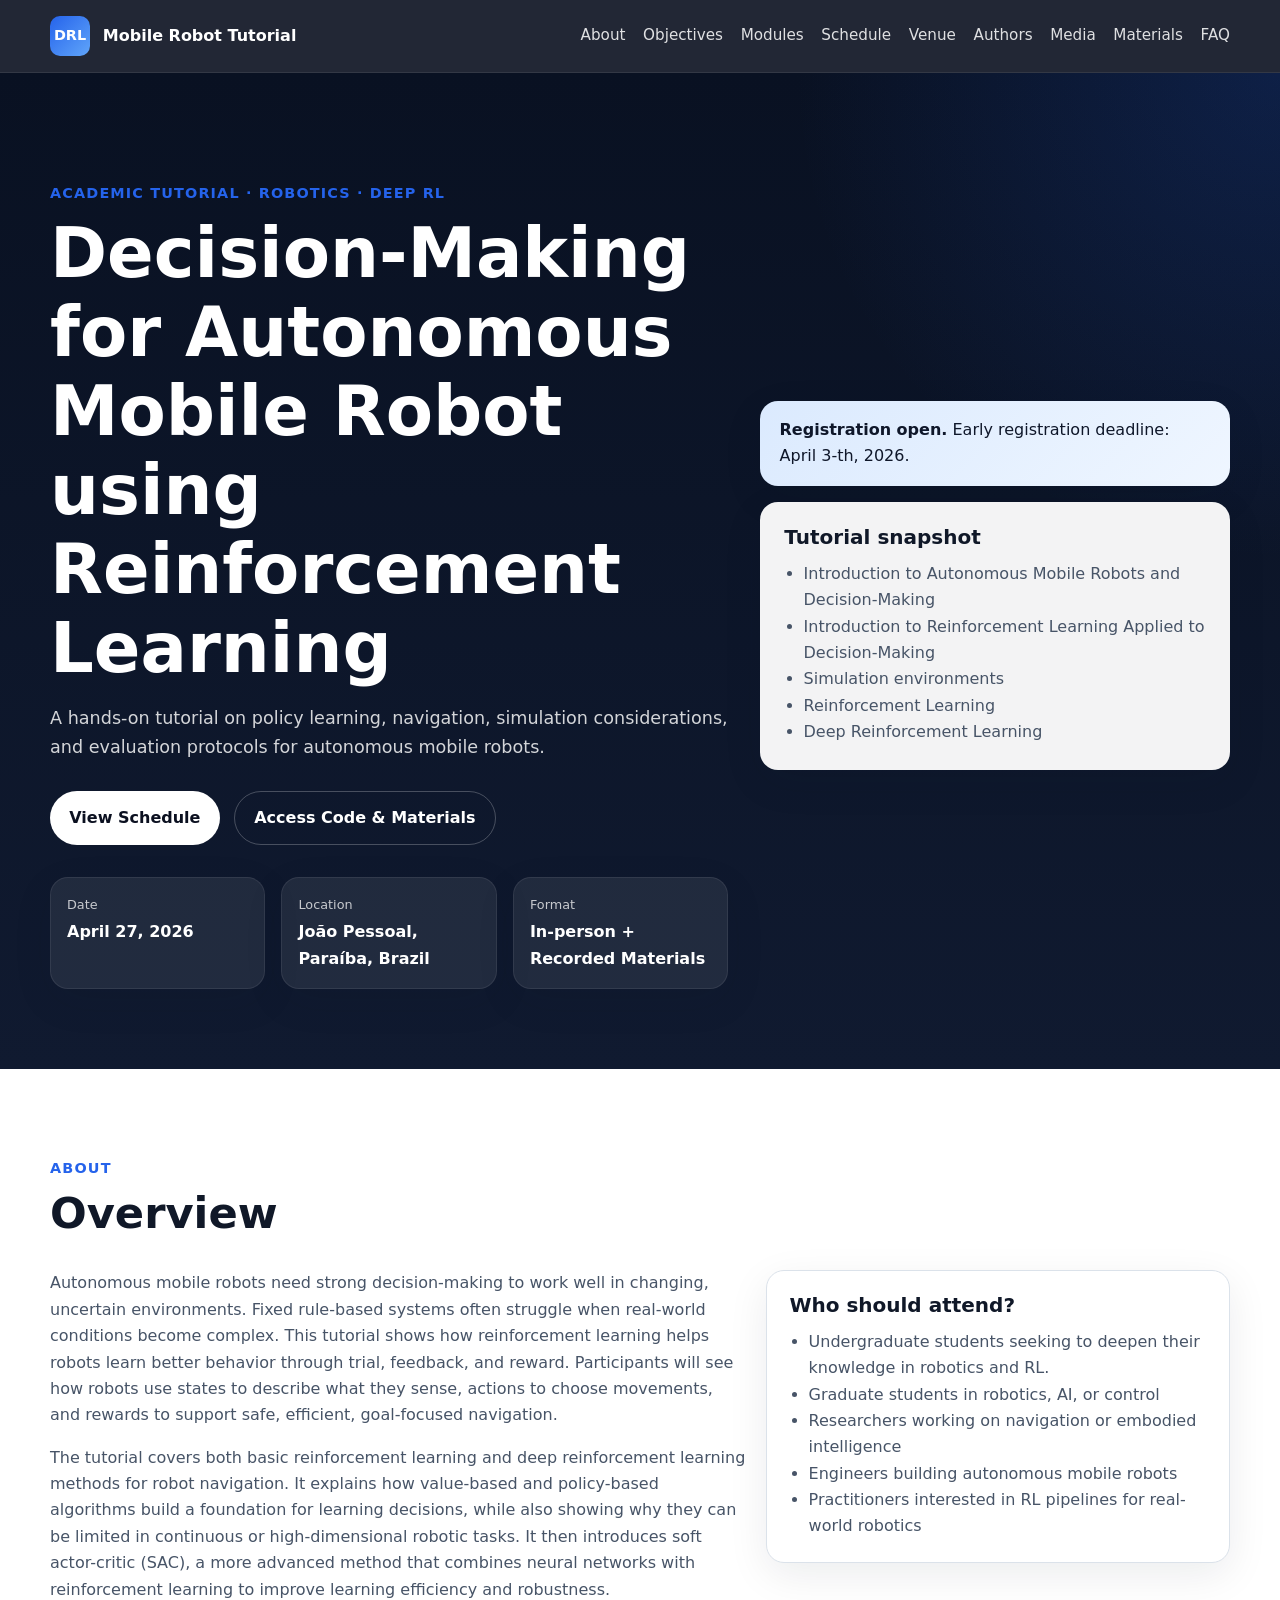
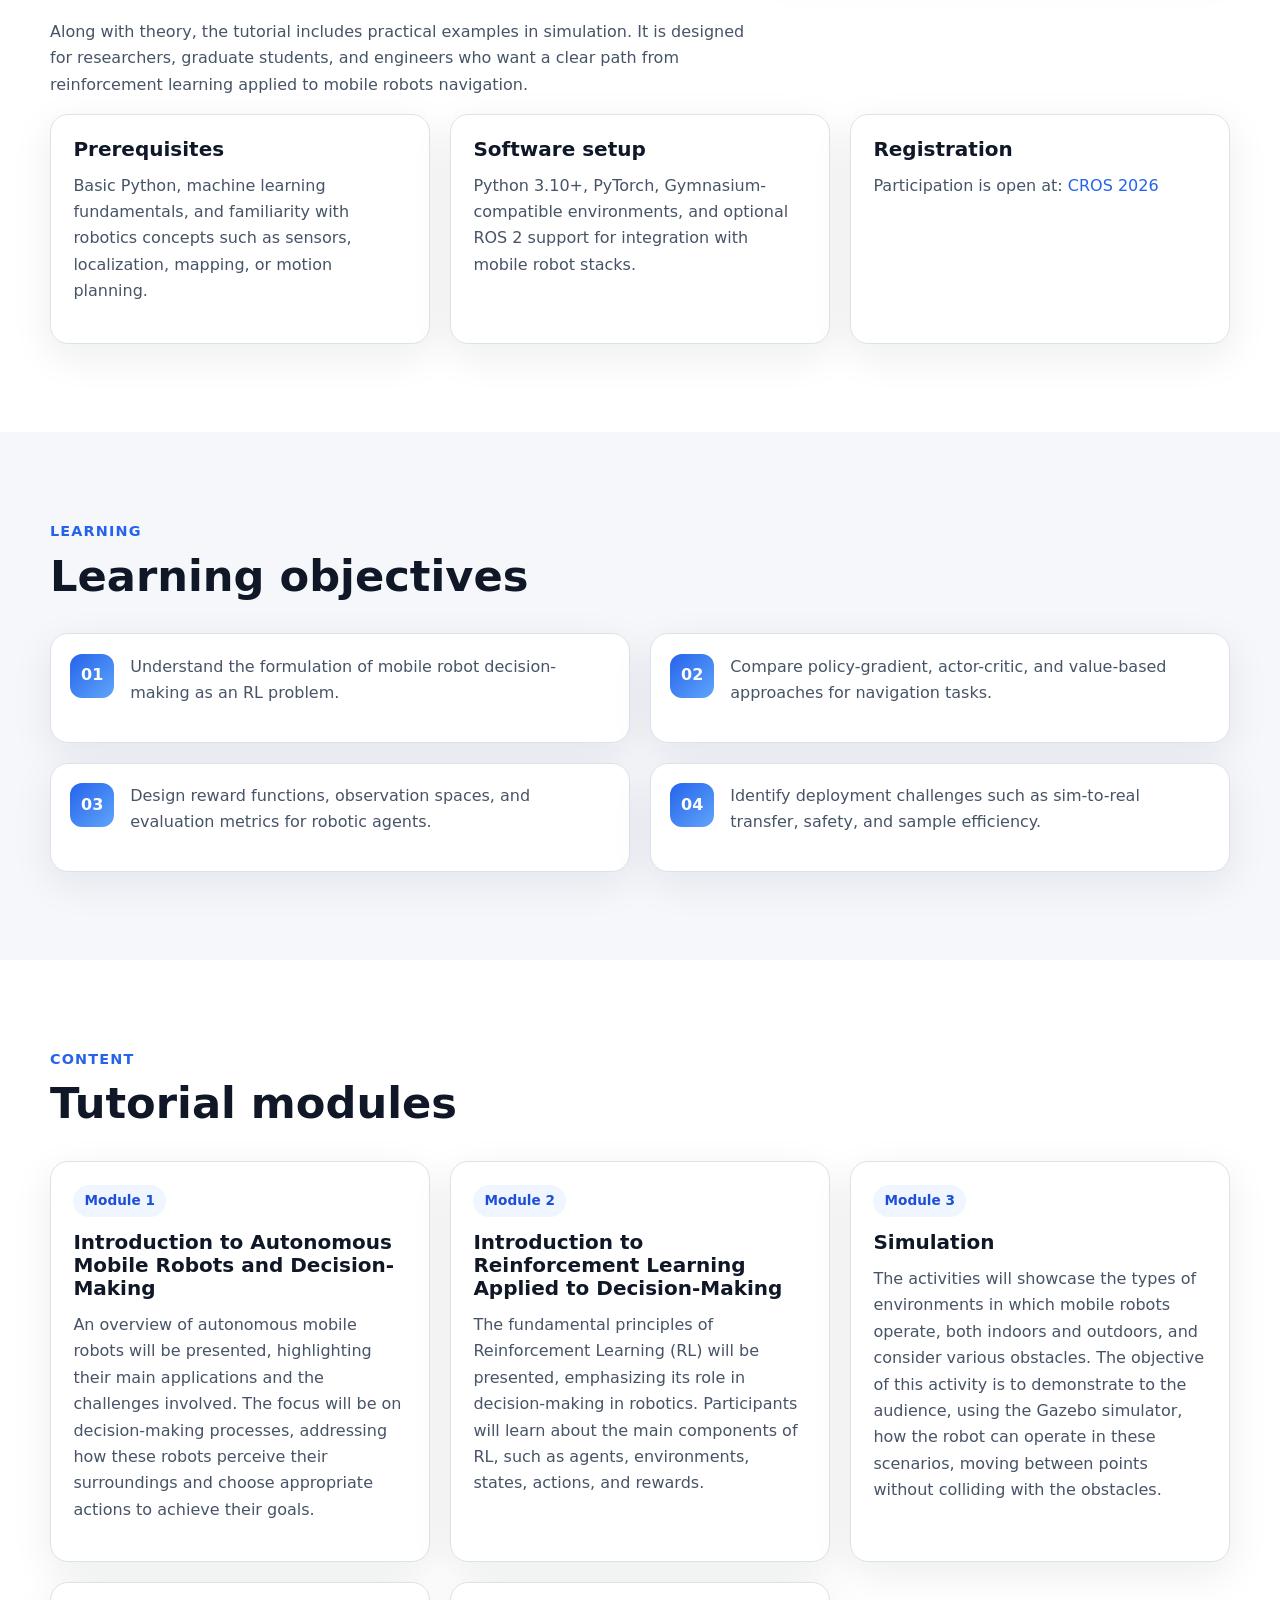
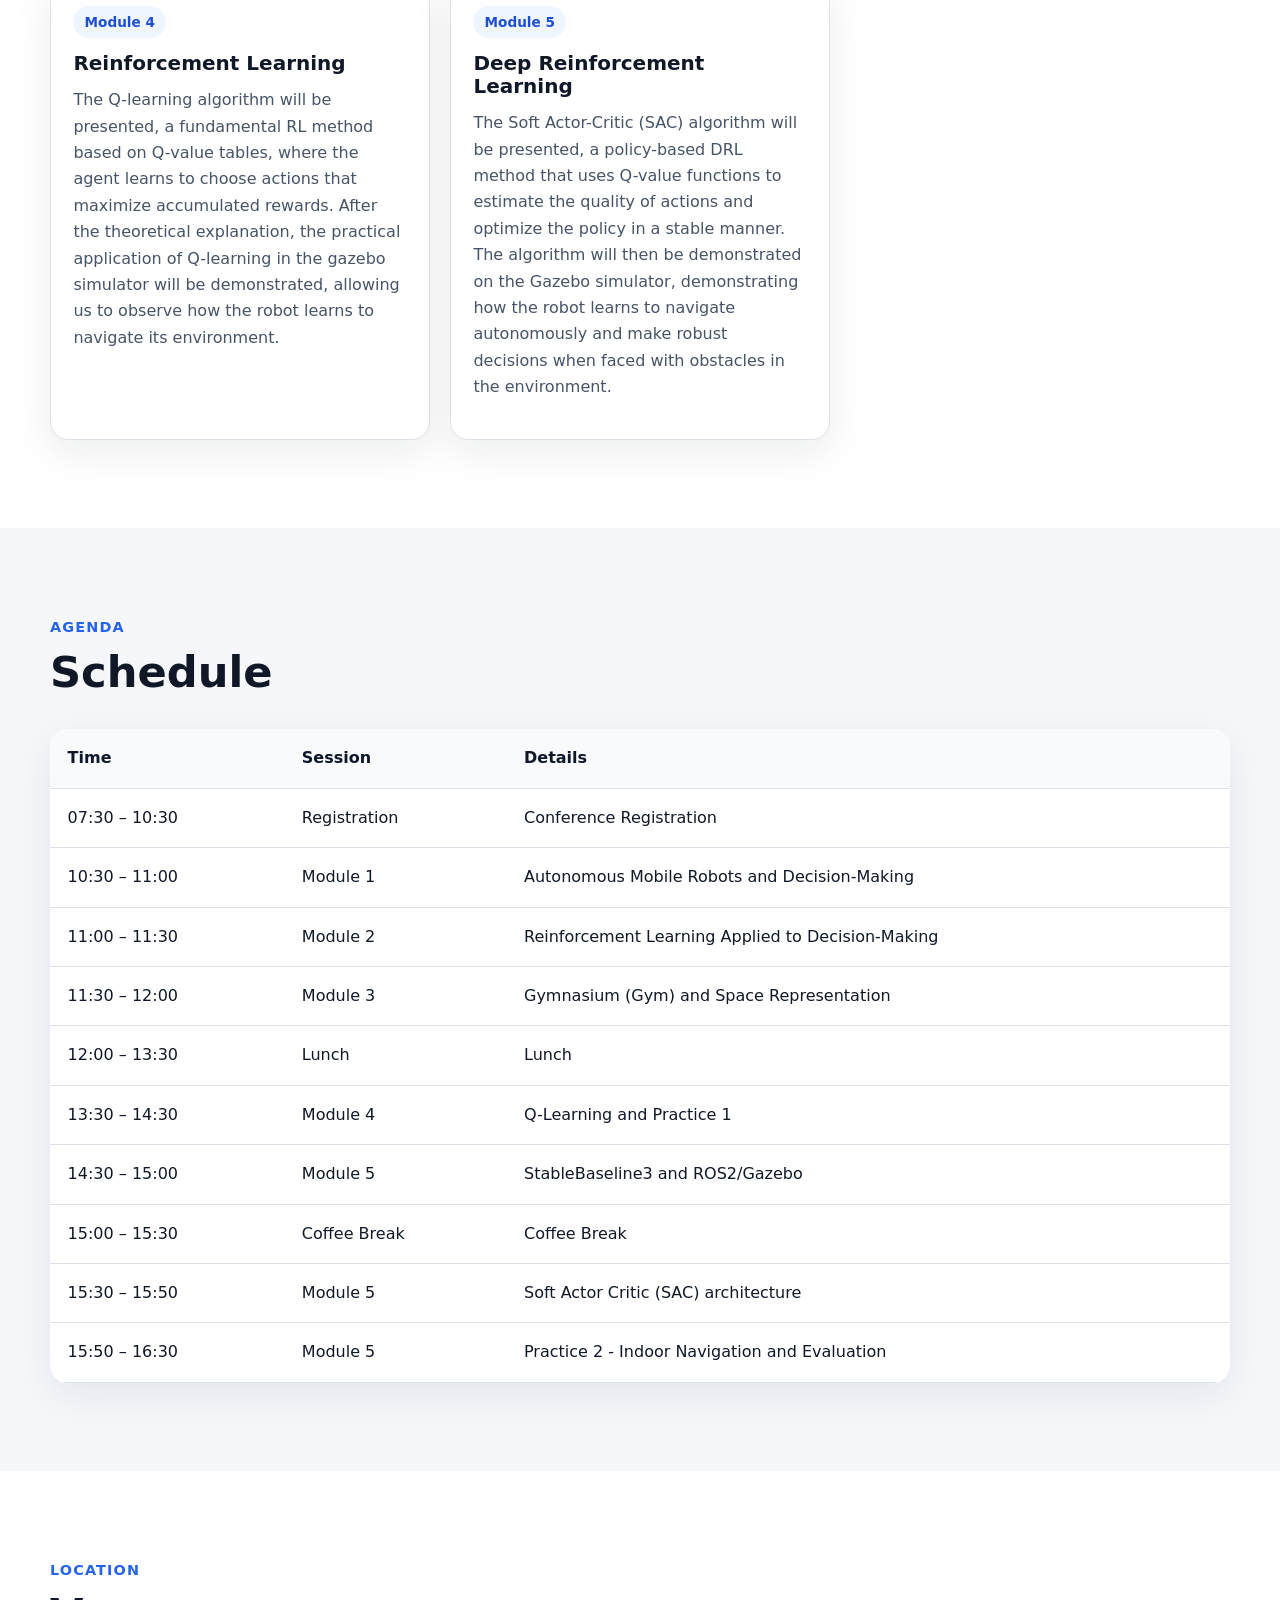
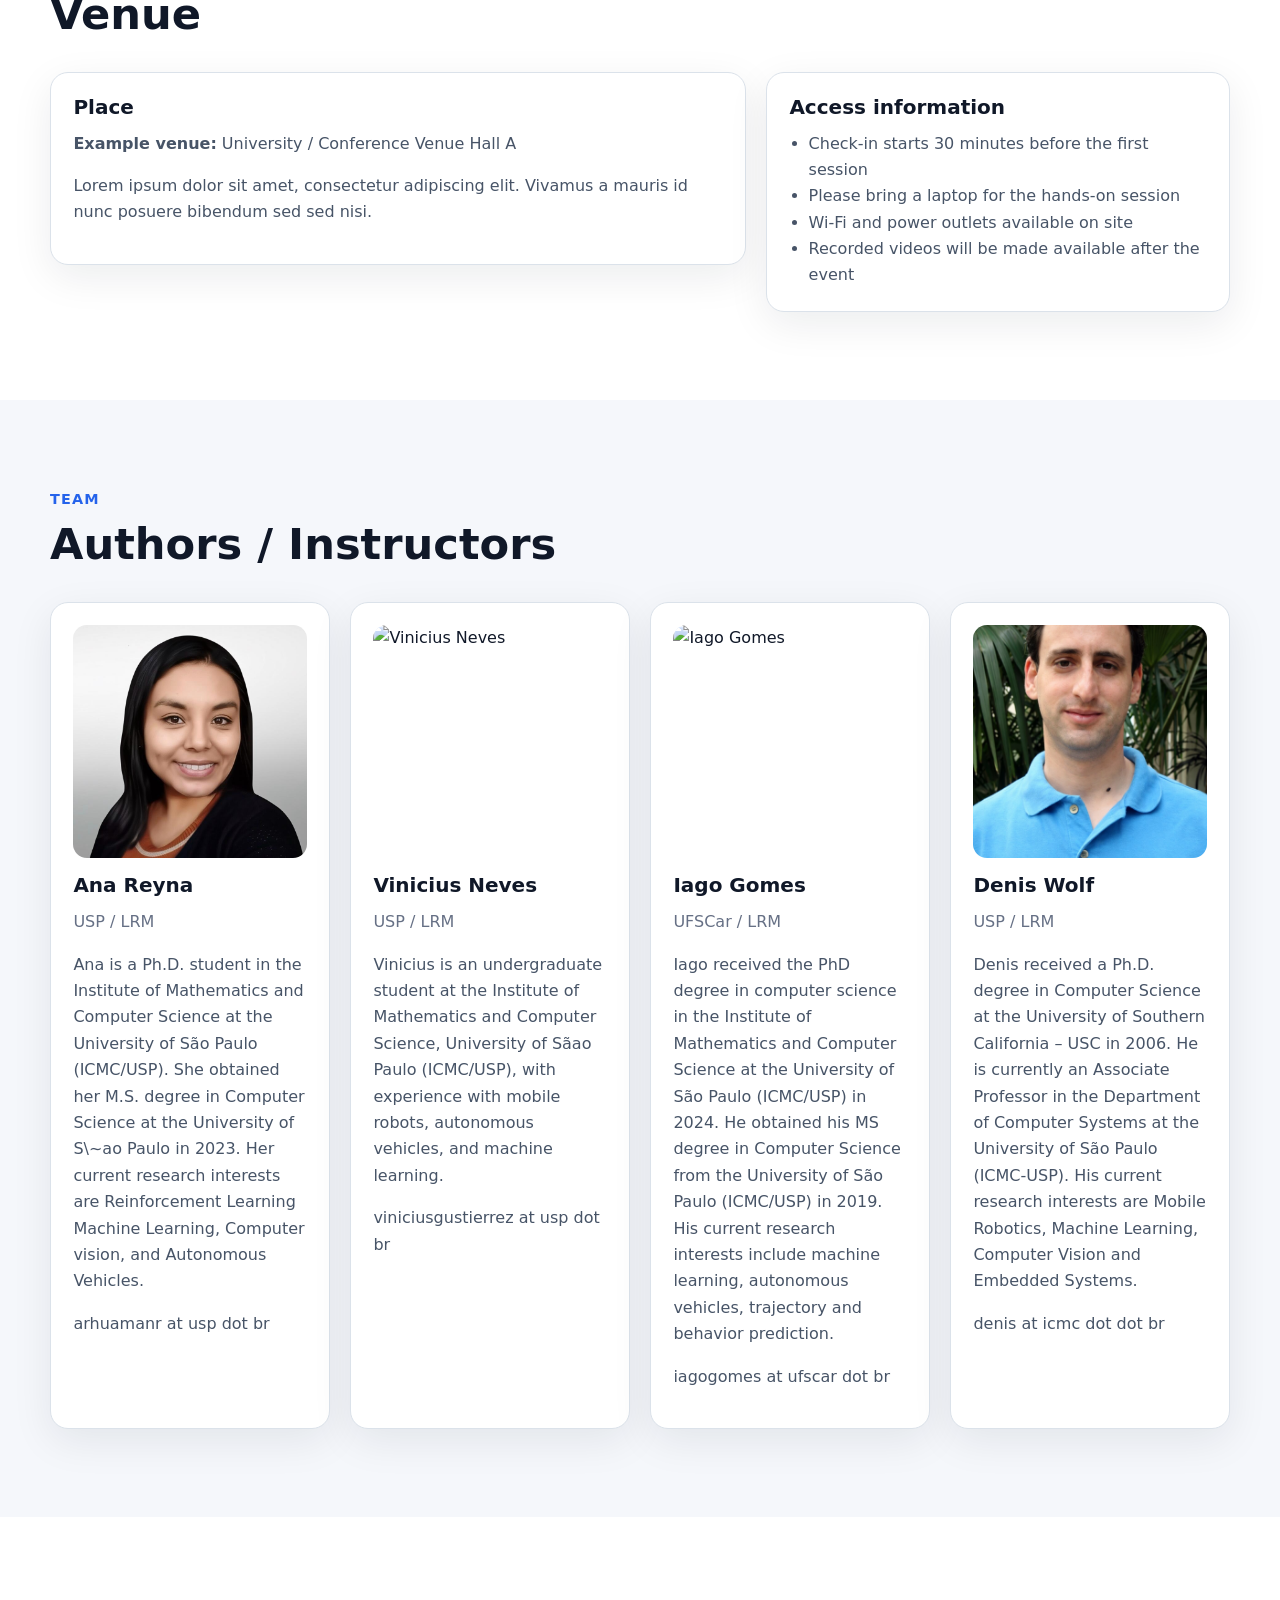
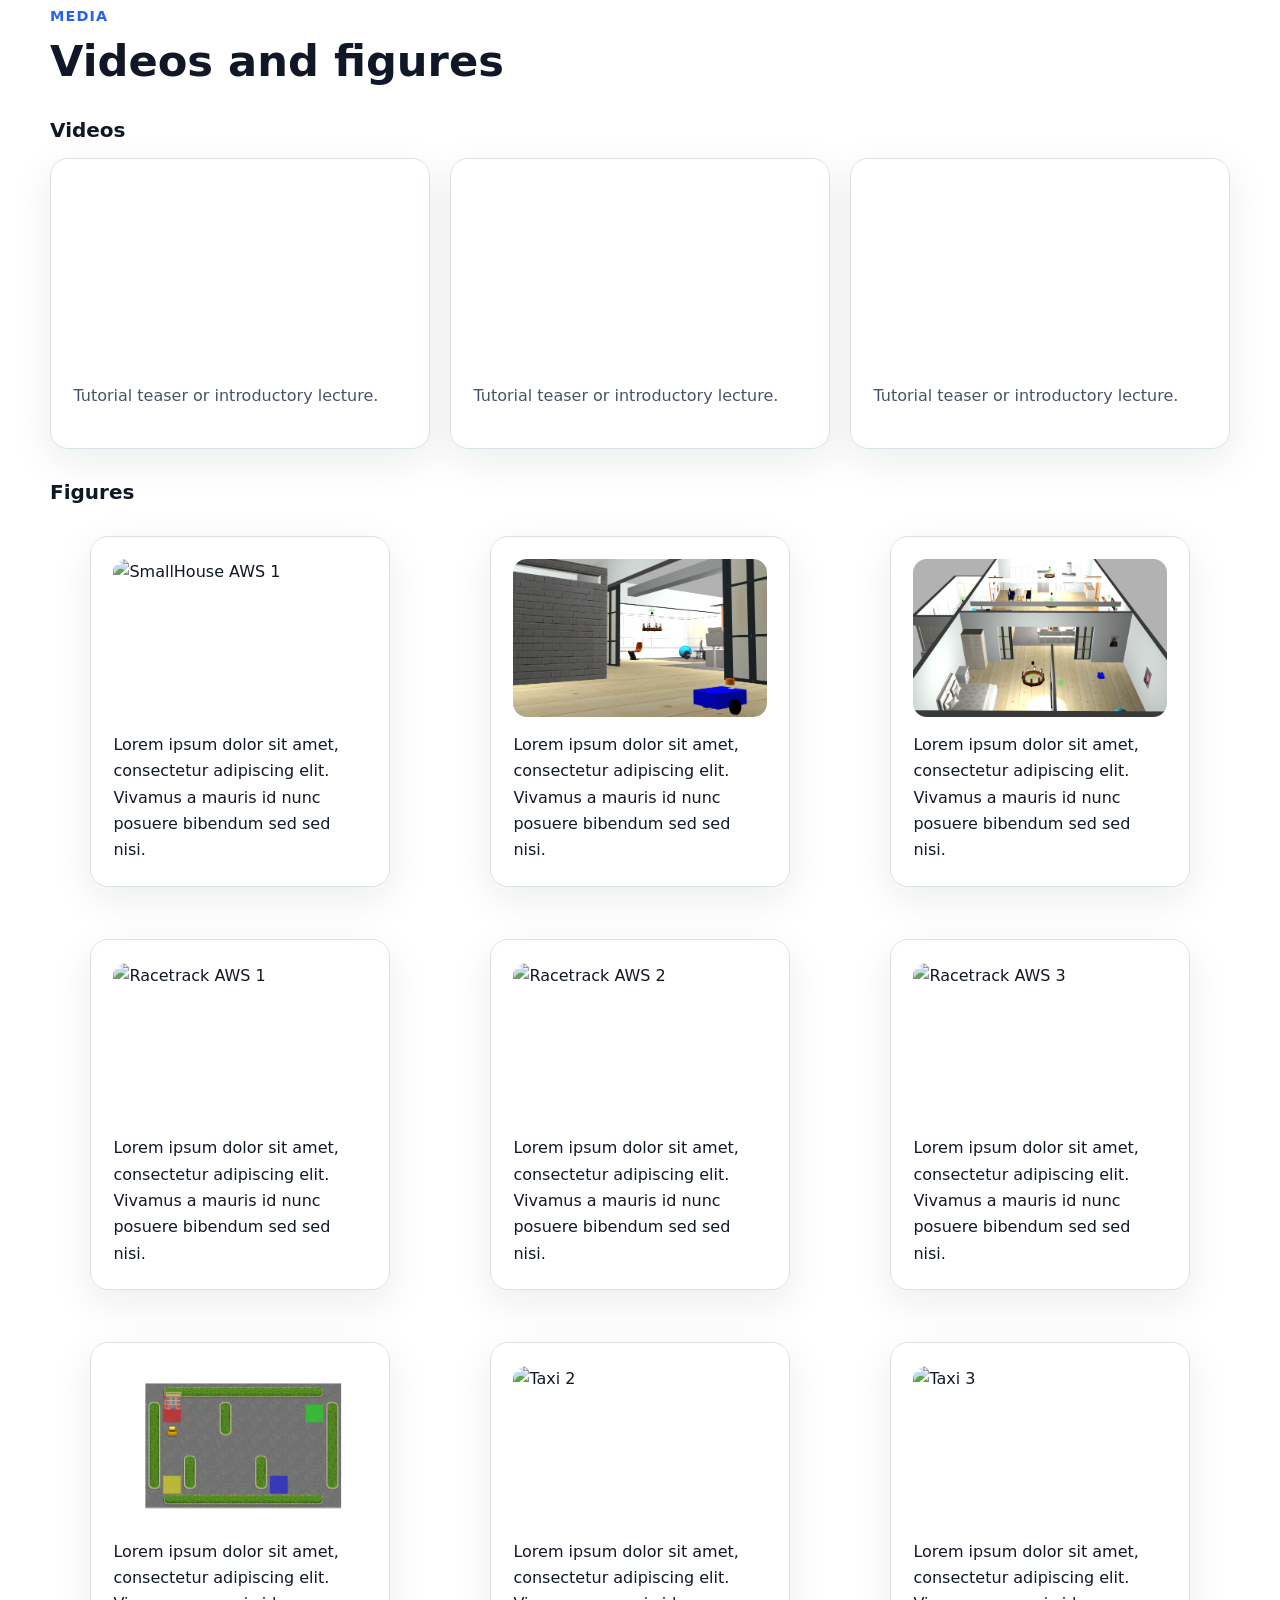
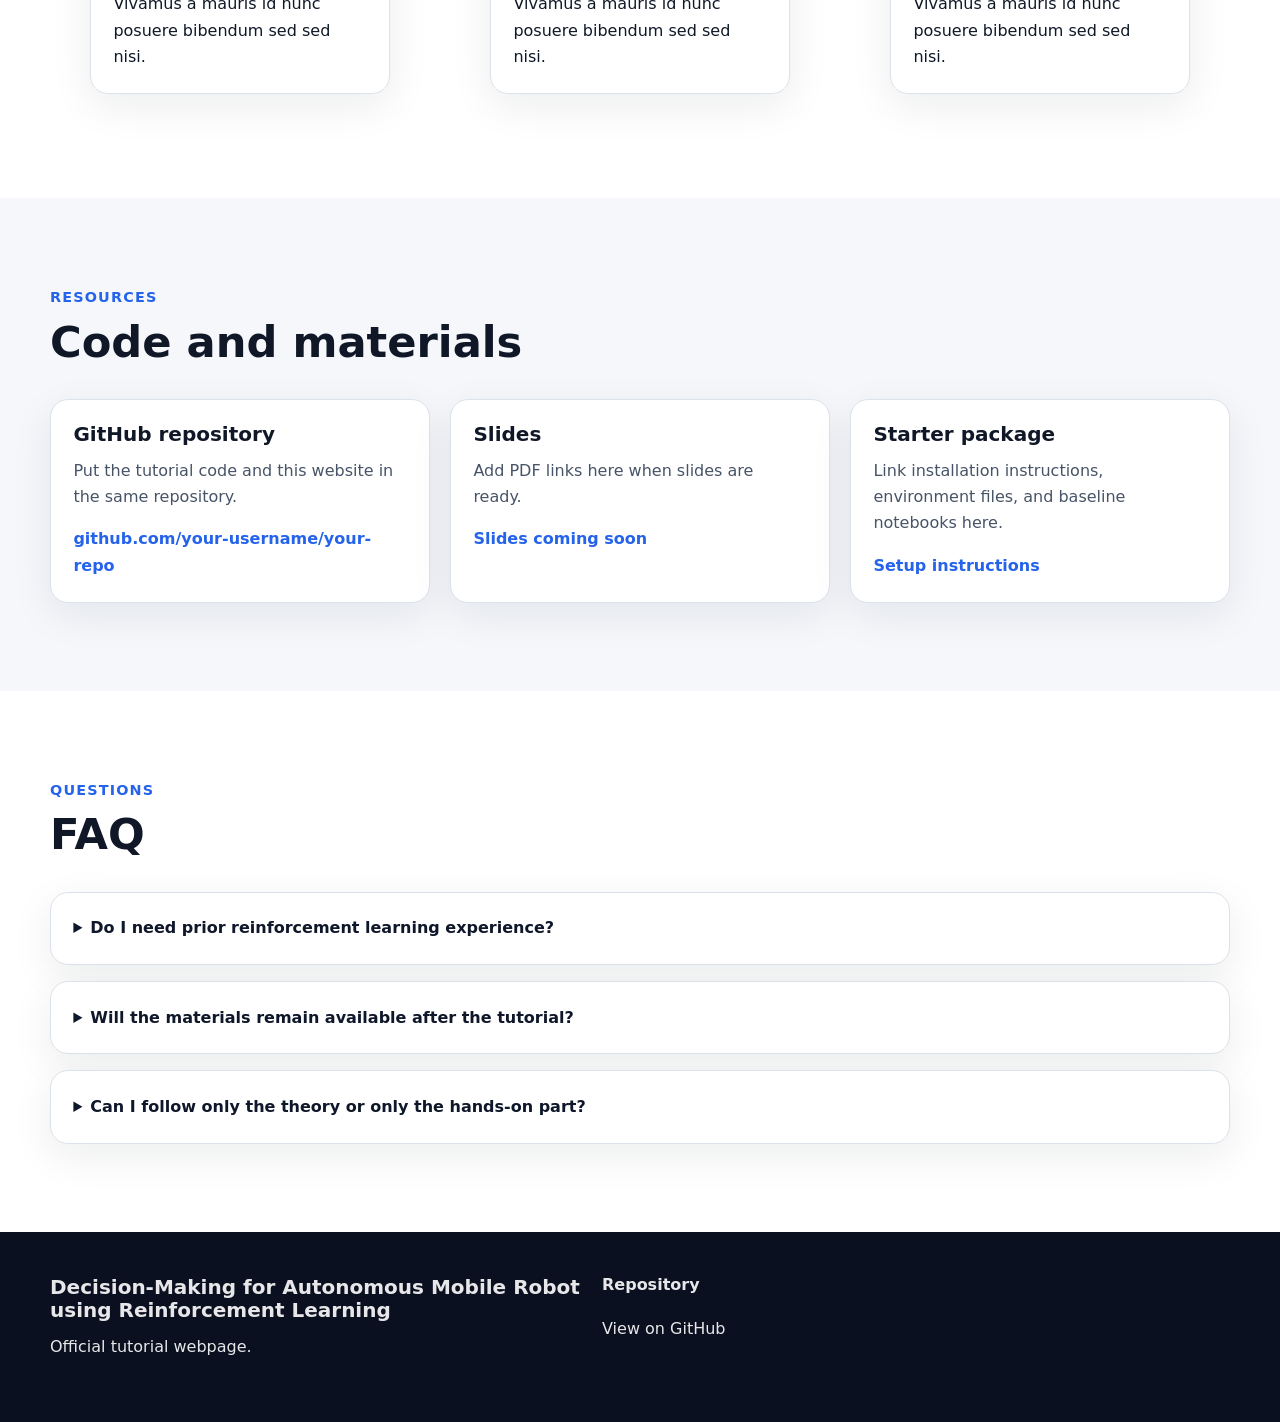
==== commit aa91189a: "Update conference schedule in index.html" ====
--- a/index.html
+++ b/index.html
@@ -89,7 +89,7 @@
 
         <div class="hero-panel">
           <div class="highlight-banner">
-            <p><strong>Registration open.</strong> Early registration deadline: April 4-th, 2026.</p>
+            <p><strong>Registration open.</strong> Early registration deadline: April 3-th, 2026.</p>
           </div>
 
           <div class="info-panel">
@@ -281,14 +281,54 @@
             </thead>
             <tbody>
               <tr>
-                <td>09:00 – 09:20</td>
-                <td>Opening</td>
-                <td>Motivation, scope, and tutorial roadmap</td>
-              </tr>
-              <tr>
-                <td>09:20 – 10:20</td>
+                <td>07:30 – 10:30</td>
+                <td>Registration</td>
+                <td>Conference Registration</td>
+              </tr>
+              <tr>
+                <td>10:30 – 11:00</td>
                 <td>Module 1</td>
-                <td>Motivation, scope, and tutorial roadmap</td>
+                <td>Autonomous Mobile Robots and Decision-Making</td>
+              </tr>
+              <tr>
+                <td>11:00 – 11:30</td>
+                <td>Module 2</td>
+                <td>Reinforcement Learning Applied to Decision-Making</td>
+              </tr>
+              <tr>
+                <td>11:30 – 12:00</td>
+                <td>Module 3</td>
+                <td>Gymnasium (Gym) and Space Representation</td>
+              </tr>
+              <tr>
+                <td>12:00 – 13:30</td>
+                <td>Lunch</td>
+                <td>Lunch</td>
+              </tr>
+              <tr>
+                <td>13:30 – 14:30</td>
+                <td>Module 4</td>
+                <td>Q-Learning and Practice 1</td>
+              </tr>
+               <tr>
+                <td>14:30 – 15:00</td>
+                <td>Module 5</td>
+                <td>StableBaseline3 and ROS2/Gazebo</td>
+              </tr>
+               <tr>
+                <td>15:00 – 15:30</td>
+                <td>Coffee Break </td>
+                <td>Coffee Break </td>
+              </tr>
+               <tr>
+                <td>15:30 – 15:50</td>
+                <td>Module 5</td>
+                <td>Soft Actor Critic (SAC) architecture</td>
+              </tr>
+              <tr>
+              <td>15:50 – 16:30</td>
+                <td>Module 5</td>
+                <td>Practice 2 - Indoor Navigation and Evaluation</td>
               </tr>
             </tbody>
           </table>
@@ -382,60 +422,100 @@
     </section>
 
     <section id="media" class="section">
-      <div class="container">
-        <div class="section-head">
-          <p class="section-tag">Media</p>
-          <h2>Videos and figures</h2>
-        </div>
-
-        <div class="two-col">
-          <div>
-            <h3 class="subsection-title">Videos</h3>
-            <div class="video-grid">
-              <div class="video-card card">
-                <div class="video-frame">
-                  <iframe
-                    src="https://www.youtube.com/embed/dQw4w9WgXcQ"
-                    title="Robot - Taxi"
-                    loading="lazy"
-                    allowfullscreen>
-                  </iframe>
-                </div>
-                <p>Tutorial teaser or introductory lecture.</p>
+        <div class="container">
+          <div class="section-head">
+            <p class="section-tag">Media</p>
+            <h2>Videos and figures</h2>
+        </div>
+
+        <div>
+          <h3 class="subsection-title">Videos</h3>
+          <div class="video-grid">
+            <div class="video-card card">
+              <div class="video-frame">
+                <iframe
+                  src="https://www.youtube.com/embed/dQw4w9WgXcQ"
+                  title="Robot - Taxi"
+                  loading="lazy"
+                  allowfullscreen>
+                </iframe>
               </div>
-
-              <div class="video-card card">
-                <div class="video-frame">
-                  <iframe
-                    src="https://www.youtube.com/embed/aqz-KE-bpKQ"
-                    title="Robot - SmallHouse"
-                    loading="lazy"
-                    allowfullscreen>
-                  </iframe>
-                </div>
-                <p>Tutorial teaser or introductory lecture.</p>
+              <p>Tutorial teaser or introductory lecture.</p>
+            </div>
+
+            <div class="video-card card">
+              <div class="video-frame">
+                <iframe
+                  src="https://www.youtube.com/embed/aqz-KE-bpKQ"
+                  title="Robot - SmallHouse"
+                  loading="lazy"
+                  allowfullscreen>
+                </iframe>
               </div>
+              <p>Tutorial teaser or introductory lecture.</p>
             </div>
-          </div>
-
-          <div>
-            <h3 class="subsection-title">Figures</h3>
-            <div class="figure-grid">
-              <figure class="card figure-card">
-                <img src="./assets/figures/smallhouse/rl_robot_1.png" alt="SmallHouse AWS" />
-                <figcaption>Lorem ipsum dolor sit amet, consectetur adipiscing elit. Vivamus a mauris id nunc posuere bibendum sed sed nisi.</figcaption>
-              </figure>
-
-              <figure class="card figure-card">
-                <img src="./assets/figures/smallhouse/rl_robot_2.png" alt="SmallHouse AWS" />
-                <figcaption>Lorem ipsum dolor sit amet, consectetur adipiscing elit. Vivamus a mauris id nunc posuere bibendum sed sed nisi.</figcaption>
-              </figure>
-
-              <figure class="card figure-card">
-                <img src="./assets/figures/smallhouse/rl_robot_3.png" alt="SmallHouse AWS" />
-                <figcaption>Lorem ipsum dolor sit amet, consectetur adipiscing elit. Vivamus a mauris id nunc posuere bibendum sed sed nisi.</figcaption>
-              </figure>
+
+            <div class="video-card card">
+              <div class="video-frame">
+                <iframe
+                  src="https://www.youtube.com/embed/ScMzIvxBSi4"
+                  title="Robot - Demo 3"
+                  loading="lazy"
+                  allowfullscreen>
+                </iframe>
+              </div>
+              <p>Tutorial teaser or introductory lecture.</p>
             </div>
+          </div>
+        </div>
+
+        <div class="media-spacing">
+          <h3 class="subsection-title">Figures</h3>
+          <div class="figure-grid">
+            <figure class="card figure-card">
+              <img src="./assets/figures/smallhouse/rl_robot_1.png" alt="SmallHouse AWS 1" />
+              <figcaption>Lorem ipsum dolor sit amet, consectetur adipiscing elit. Vivamus a mauris id nunc posuere bibendum sed sed nisi.</figcaption>
+            </figure>
+
+            <figure class="card figure-card">
+              <img src="./assets/figures/smallhouse/rl_robot_2.png" alt="SmallHouse AWS 2" />
+              <figcaption>Lorem ipsum dolor sit amet, consectetur adipiscing elit. Vivamus a mauris id nunc posuere bibendum sed sed nisi.</figcaption>
+            </figure>
+
+            <figure class="card figure-card">
+              <img src="./assets/figures/smallhouse/rl_robot_3.png" alt="SmallHouse AWS 3" />
+              <figcaption>Lorem ipsum dolor sit amet, consectetur adipiscing elit. Vivamus a mauris id nunc posuere bibendum sed sed nisi.</figcaption>
+            </figure>
+
+            <figure class="card figure-card">
+              <img src="./assets/figures/racetrack/rl_robot_4.png" alt="Racetrack AWS 1" />
+              <figcaption>Lorem ipsum dolor sit amet, consectetur adipiscing elit. Vivamus a mauris id nunc posuere bibendum sed sed nisi.</figcaption>
+            </figure>
+
+            <figure class="card figure-card">
+              <img src="./assets/figures/racetrack/rl_robot_5.png" alt="Racetrack AWS 2" />
+              <figcaption>Lorem ipsum dolor sit amet, consectetur adipiscing elit. Vivamus a mauris id nunc posuere bibendum sed sed nisi.</figcaption>
+            </figure>
+
+            <figure class="card figure-card">
+              <img src="./assets/figures/racetrack/rl_robot_6.png" alt="Racetrack AWS 3" />
+              <figcaption>Lorem ipsum dolor sit amet, consectetur adipiscing elit. Vivamus a mauris id nunc posuere bibendum sed sed nisi.</figcaption>
+            </figure>
+
+            <figure class="card figure-card">
+              <img src="./assets/figures/taxi/Taxi.gif" alt="Taxi 1" />
+              <figcaption>Lorem ipsum dolor sit amet, consectetur adipiscing elit. Vivamus a mauris id nunc posuere bibendum sed sed nisi.</figcaption>
+            </figure>
+
+            <figure class="card figure-card">
+              <img src="./assets/figures/taxi/rl_robot_8.png" alt="Taxi 2" />
+              <figcaption>Lorem ipsum dolor sit amet, consectetur adipiscing elit. Vivamus a mauris id nunc posuere bibendum sed sed nisi.</figcaption>
+            </figure>
+
+            <figure class="card figure-card">
+              <img src="./assets/figures/taxi/rl_robot_9.png" alt="Taxi 3" />
+              <figcaption>Lorem ipsum dolor sit amet, consectetur adipiscing elit. Vivamus a mauris id nunc posuere bibendum sed sed nisi.</figcaption>
+            </figure>
           </div>
         </div>
       </div>
--- a/styles.css
+++ b/styles.css
@@ -0,0 +1,583 @@
+:root {
+  --bg: #0b1020;
+  --bg-soft: #11172a;
+  --surface: #ffffff;
+  --surface-soft: #f5f7fb;
+  --text: #101828;
+  --text-soft: #475467;
+  --line: #dbe2ea;
+  --primary: #2563eb;
+  --primary-dark: #1d4ed8;
+  --accent: #0f172a;
+  --shadow: 0 12px 40px rgba(15, 23, 42, 0.08);
+  --radius: 18px;
+  --radius-sm: 12px;
+  --maxw: 1180px;
+  --transition: 180ms ease;
+}
+
+* {
+  box-sizing: border-box;
+}
+
+html {
+  scroll-behavior: smooth;
+}
+
+body {
+  margin: 0;
+  font-family: Inter, ui-sans-serif, system-ui, -apple-system, BlinkMacSystemFont, "Segoe UI", sans-serif;
+  color: var(--text);
+  background: var(--surface);
+  line-height: 1.65;
+}
+
+img {
+  max-width: 100%;
+  display: block;
+}
+
+a {
+  color: var(--primary);
+  text-decoration: none;
+}
+
+a:hover {
+  text-decoration: underline;
+}
+
+.container {
+  width: min(100% - 2rem, var(--maxw));
+  margin-inline: auto;
+}
+
+.section {
+  padding: 5.5rem 0;
+}
+
+.alt-bg {
+  background: var(--surface-soft);
+}
+
+.section-head {
+  margin-bottom: 2rem;
+}
+
+.section-tag,
+.eyebrow {
+  margin: 0 0 0.5rem;
+  color: var(--primary);
+  font-size: 0.9rem;
+  font-weight: 700;
+  text-transform: uppercase;
+  letter-spacing: 0.08em;
+}
+
+h1, h2, h3, h4 {
+  line-height: 1.15;
+  margin-top: 0;
+}
+
+h1 {
+  font-size: clamp(2.4rem, 6vw, 4.3rem);
+  margin-bottom: 1rem;
+}
+
+h2 {
+  font-size: clamp(1.8rem, 4vw, 2.7rem);
+  margin-bottom: 0.5rem;
+}
+
+h3 {
+  font-size: 1.25rem;
+  margin-bottom: 0.75rem;
+}
+
+p {
+  margin: 0 0 1rem;
+  color: var(--text-soft);
+}
+
+.site-header {
+  position: sticky;
+  top: 0;
+  z-index: 1000;
+  background: rgba(11, 16, 32, 0.9);
+  backdrop-filter: blur(12px);
+  border-bottom: 1px solid rgba(255, 255, 255, 0.08);
+}
+
+.nav-wrap {
+  min-height: 72px;
+  display: flex;
+  align-items: center;
+  justify-content: space-between;
+  gap: 1rem;
+}
+
+.brand {
+  display: inline-flex;
+  align-items: center;
+  gap: 0.8rem;
+  color: #fff;
+  font-weight: 700;
+  text-decoration: none;
+}
+
+.brand:hover {
+  text-decoration: none;
+}
+
+.brand-mark {
+  display: inline-grid;
+  place-items: center;
+  width: 40px;
+  height: 40px;
+  border-radius: 10px;
+  background: linear-gradient(135deg, var(--primary), #60a5fa);
+  color: #fff;
+  font-size: 0.9rem;
+}
+
+.brand-text {
+  white-space: nowrap;
+}
+
+.site-nav {
+  display: flex;
+  align-items: center;
+  gap: 1.1rem;
+}
+
+.site-nav a {
+  color: rgba(255, 255, 255, 0.86);
+  font-weight: 500;
+  font-size: 0.95rem;
+  position: relative;
+}
+
+.site-nav a.active {
+  color: #fff;
+}
+
+.menu-toggle {
+  display: none;
+  background: transparent;
+  border: 0;
+  cursor: pointer;
+  padding: 0.35rem;
+}
+
+.menu-toggle span {
+  display: block;
+  width: 26px;
+  height: 2px;
+  margin: 5px 0;
+  background: #fff;
+  transition: var(--transition);
+}
+
+.hero {
+  background:
+    radial-gradient(circle at top right, rgba(37, 99, 235, 0.18), transparent 30%),
+    linear-gradient(180deg, #091122 0%, #101a30 100%);
+  color: #fff;
+  padding-top: 6.8rem;
+  padding-bottom: 5rem;
+}
+
+.hero-grid {
+  display: grid;
+  grid-template-columns: 1.3fr 0.9fr;
+  gap: 2rem;
+  align-items: center;
+}
+
+.hero-subtitle {
+  font-size: 1.1rem;
+  max-width: 760px;
+  color: rgba(255, 255, 255, 0.82);
+}
+
+.hero-actions {
+  display: flex;
+  gap: 0.9rem;
+  flex-wrap: wrap;
+  margin: 1.8rem 0 2rem;
+}
+
+.btn {
+  display: inline-flex;
+  align-items: center;
+  justify-content: center;
+  min-height: 48px;
+  padding: 0.8rem 1.2rem;
+  border-radius: 999px;
+  font-weight: 700;
+  transition: transform var(--transition), background var(--transition), color var(--transition);
+  text-decoration: none;
+}
+
+.btn:hover {
+  text-decoration: none;
+  transform: translateY(-1px);
+}
+
+.btn-primary {
+  background: #fff;
+  color: #0b1020;
+}
+
+.btn-secondary {
+  background: transparent;
+  color: #fff;
+  border: 1px solid rgba(255,255,255,0.24);
+}
+
+.hero-meta {
+  display: grid;
+  grid-template-columns: repeat(3, minmax(0, 1fr));
+  gap: 1rem;
+}
+
+.meta-card,
+.info-panel,
+.highlight-banner {
+  border-radius: var(--radius);
+  box-shadow: var(--shadow);
+}
+
+.meta-card {
+  background: rgba(255,255,255,0.08);
+  padding: 1rem;
+  border: 1px solid rgba(255,255,255,0.08);
+}
+
+.meta-label {
+  display: block;
+  font-size: 0.8rem;
+  color: rgba(255,255,255,0.75);
+  margin-bottom: 0.25rem;
+}
+
+.meta-value {
+  font-weight: 700;
+  color: #fff;
+}
+
+.hero-panel {
+  display: grid;
+  gap: 1rem;
+}
+
+.highlight-banner {
+  background: linear-gradient(135deg, #dbeafe, #eff6ff);
+  color: #0f172a;
+  padding: 1rem 1.2rem;
+}
+
+.highlight-banner p {
+  color: #0f172a;
+  margin: 0;
+}
+
+.info-panel {
+  background: rgba(255,255,255,0.95);
+  color: var(--text);
+  padding: 1.5rem;
+}
+
+.info-panel ul {
+  margin: 0;
+  padding-left: 1.2rem;
+  color: var(--text-soft);
+}
+
+.two-col,
+.three-col,
+.module-grid,
+.author-grid,
+.objectives-grid,
+.footer-grid,
+.cards {
+  display: grid;
+  gap: 1.25rem;
+}
+
+.two-col {
+  grid-template-columns: 1.2fr 0.8fr;
+  align-items: start;
+}
+
+.three-col,
+.cards {
+  grid-template-columns: repeat(3, minmax(0, 1fr));
+}
+
+.module-grid {
+  grid-template-columns: repeat(3, minmax(0, 1fr));
+}
+
+.author-grid {
+  display: grid;
+  gap: 1.25rem;
+  grid-template-columns: repeat(4, minmax(0, 1fr));
+}
+
+.objectives-grid {
+  grid-template-columns: repeat(2, minmax(0, 1fr));
+}
+
+.video-grid,
+.figure-grid {
+  display: grid;
+  gap: 1.25rem;
+  grid-template-columns: repeat(3, minmax(250px, 1fr));
+}
+
+.media-spacing {
+  margin-top: 2rem;
+}
+
+
+.card {
+  background: #fff;
+  border: 1px solid var(--line);
+  border-radius: var(--radius);
+  padding: 1.4rem;
+  box-shadow: var(--shadow);
+  transition: transform var(--transition), box-shadow var(--transition);
+}
+
+.card:hover {
+  transform: translateY(-3px);
+}
+
+.module-card,
+.author-card,
+.figure-card,
+.video-card,
+.faq-item {
+  overflow: hidden;
+}
+
+.author-card img {
+  width: 100%;
+  aspect-ratio: 1 / 1;
+  object-fit: cover;
+  border-radius: 14px;
+  margin-bottom: 1rem;
+}
+
+.figure-card img {
+  width: 100%;
+  aspect-ratio: 16 / 10;
+  object-fit: cover;
+  border-radius: 14px;
+  margin-bottom: 0.9rem;
+}
+
+.video-frame {
+  overflow: hidden;
+  border-radius: 14px;
+  margin-bottom: 0.9rem;
+}
+
+.video-frame iframe {
+  width: 100%;
+  aspect-ratio: 16 / 9;
+  border: 0;
+  display: block;
+}
+
+.pill {
+  display: inline-block;
+  padding: 0.3rem 0.7rem;
+  margin-bottom: 0.9rem;
+  border-radius: 999px;
+  background: #eff6ff;
+  color: var(--primary-dark);
+  font-weight: 700;
+  font-size: 0.85rem;
+}
+
+.clean-list {
+  margin: 0;
+  padding-left: 1.2rem;
+  color: var(--text-soft);
+}
+
+.objective-item {
+  display: flex;
+  gap: 1rem;
+  align-items: flex-start;
+  background: #fff;
+  padding: 1.2rem;
+  border-radius: var(--radius);
+  border: 1px solid var(--line);
+  box-shadow: var(--shadow);
+}
+
+.objective-item span {
+  width: 44px;
+  height: 44px;
+  flex: 0 0 44px;
+  border-radius: 12px;
+  display: grid;
+  place-items: center;
+  font-weight: 800;
+  color: #fff;
+  background: linear-gradient(135deg, var(--primary), #60a5fa);
+}
+
+.table-wrap {
+  overflow-x: auto;
+  border-radius: var(--radius);
+  box-shadow: var(--shadow);
+}
+
+.schedule-table {
+  width: 100%;
+  border-collapse: collapse;
+  background: #fff;
+  min-width: 720px;
+}
+
+.schedule-table th,
+.schedule-table td {
+  padding: 1rem 1.1rem;
+  text-align: left;
+  border-bottom: 1px solid var(--line);
+}
+
+.schedule-table th {
+  background: #f8fafc;
+  color: var(--accent);
+}
+
+.subsection-title {
+  margin-bottom: 1rem;
+}
+
+.muted {
+  color: #667085;
+}
+
+.text-link {
+  font-weight: 600;
+  word-break: break-word;
+}
+
+.faq-list {
+  display: grid;
+  gap: 1rem;
+}
+
+.faq-item summary {
+  cursor: pointer;
+  font-weight: 700;
+  color: var(--accent);
+}
+
+.site-footer {
+  background: #0b1020;
+  color: rgba(255,255,255,0.9);
+  padding: 2.8rem 0;
+}
+
+.site-footer p,
+.site-footer a,
+.site-footer h3,
+.site-footer h4 {
+  color: rgba(255,255,255,0.9);
+}
+
+.footer-grid {
+  grid-template-columns: 1.4fr 0.8fr 0.8fr;
+  align-items: start;
+}
+
+@media (max-width: 900px) {
+  .video-grid,
+  .figure-grid {
+    grid-template-columns: repeat(2, minmax(220px, 1fr));
+  }
+}
+
+@media (max-width: 600px) {
+  .video-grid,
+  .figure-grid {
+    grid-template-columns: 1fr;
+  }
+}
+
+
+@media (max-width: 1100px) {
+  .author-grid {
+    grid-template-columns: repeat(2, minmax(0, 1fr));
+  }
+}
+
+@media (max-width: 640px) {
+  .author-grid {
+    grid-template-columns: 1fr;
+  }
+}
+
+@media (max-width: 980px) {
+  .hero-grid,
+  .two-col,
+  .three-col,
+  .cards,
+  .module-grid,
+  .author-grid,
+  .objectives-grid,
+  .footer-grid {
+    grid-template-columns: 1fr;
+  }
+
+  .hero-meta {
+    grid-template-columns: 1fr;
+  }
+
+  .site-nav {
+    position: absolute;
+    top: 72px;
+    left: 0;
+    right: 0;
+    display: none;
+    flex-direction: column;
+    align-items: flex-start;
+    gap: 0;
+    background: #0b1020;
+    border-bottom: 1px solid rgba(255,255,255,0.08);
+    padding: 0.5rem 1rem 1rem;
+  }
+
+  .site-nav.open {
+    display: flex;
+  }
+
+  .site-nav a {
+    width: 100%;
+    padding: 0.85rem 0;
+  }
+
+  .menu-toggle {
+    display: inline-block;
+  }
+}
+
+@media (max-width: 640px) {
+  .section {
+    padding: 4.2rem 0;
+  }
+
+  .hero {
+    padding-top: 5.8rem;
+  }
+
+  .btn {
+    width: 100%;
+  }
+}
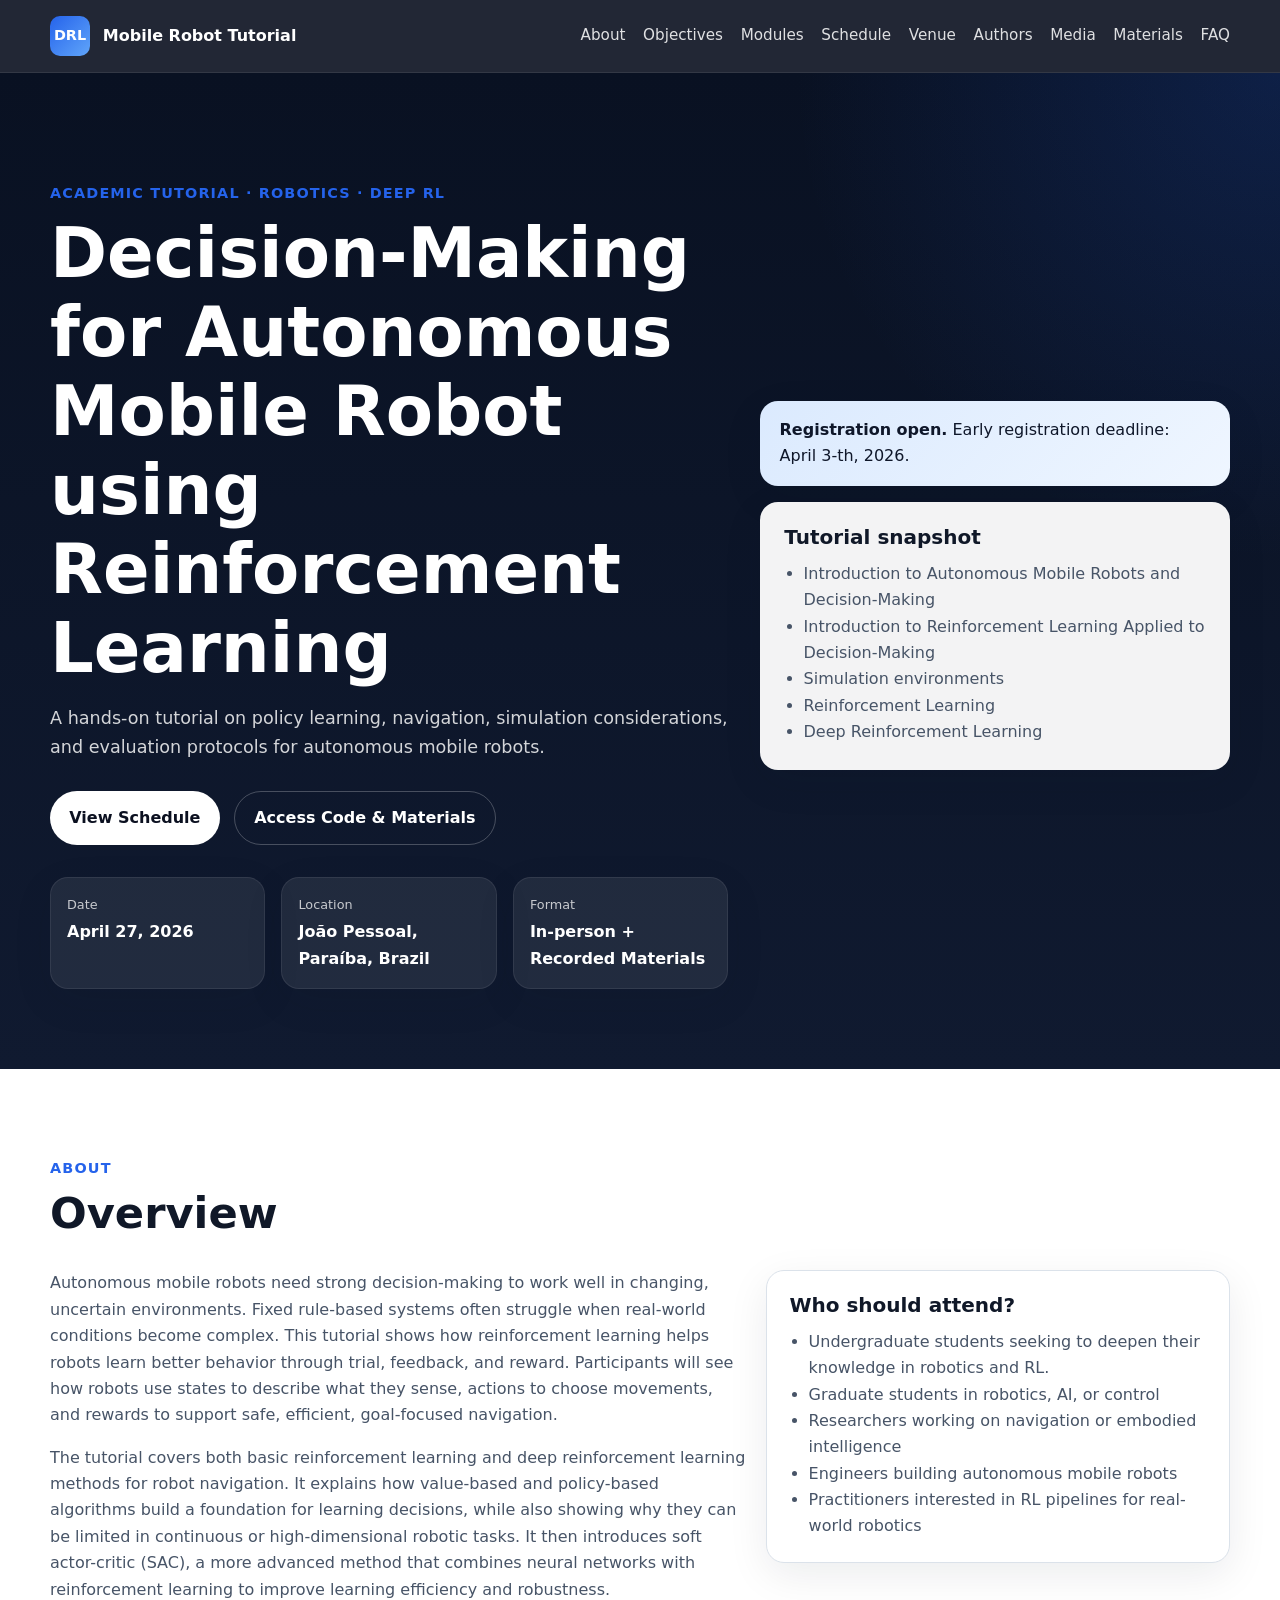
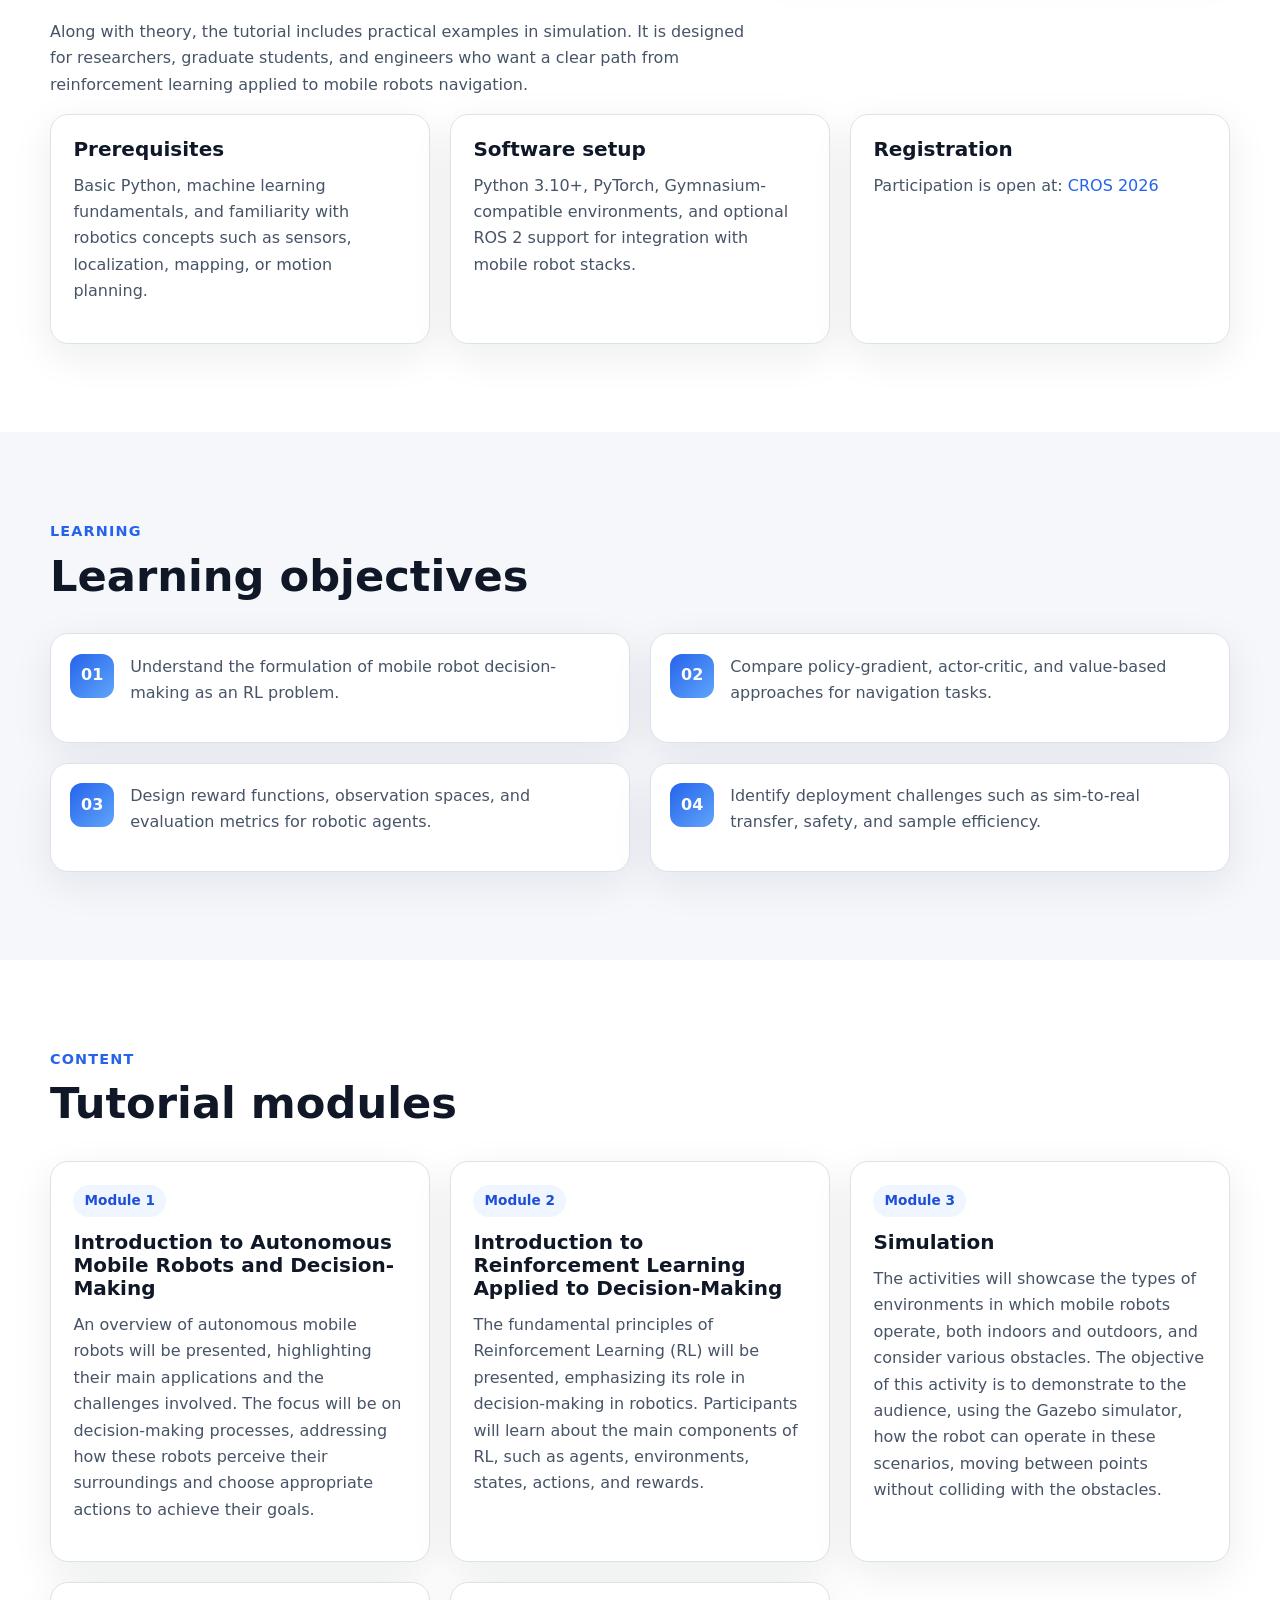
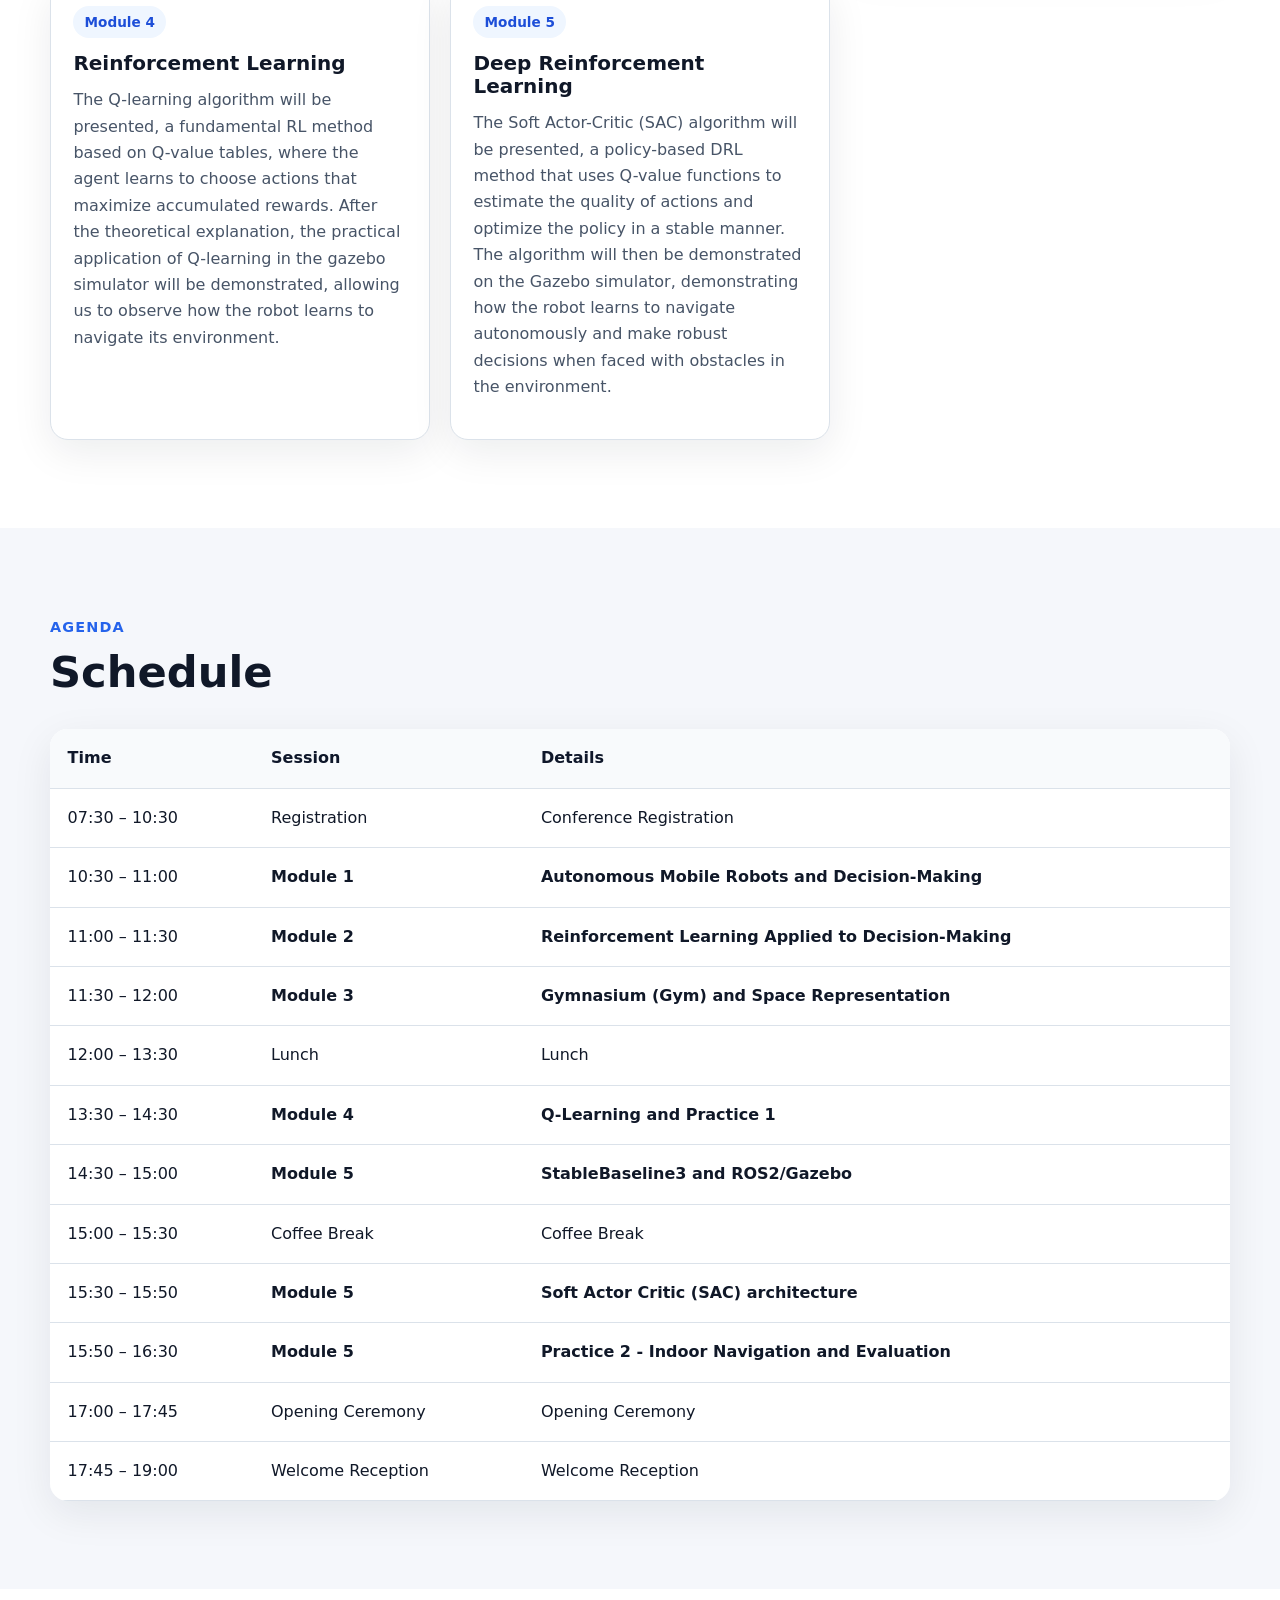
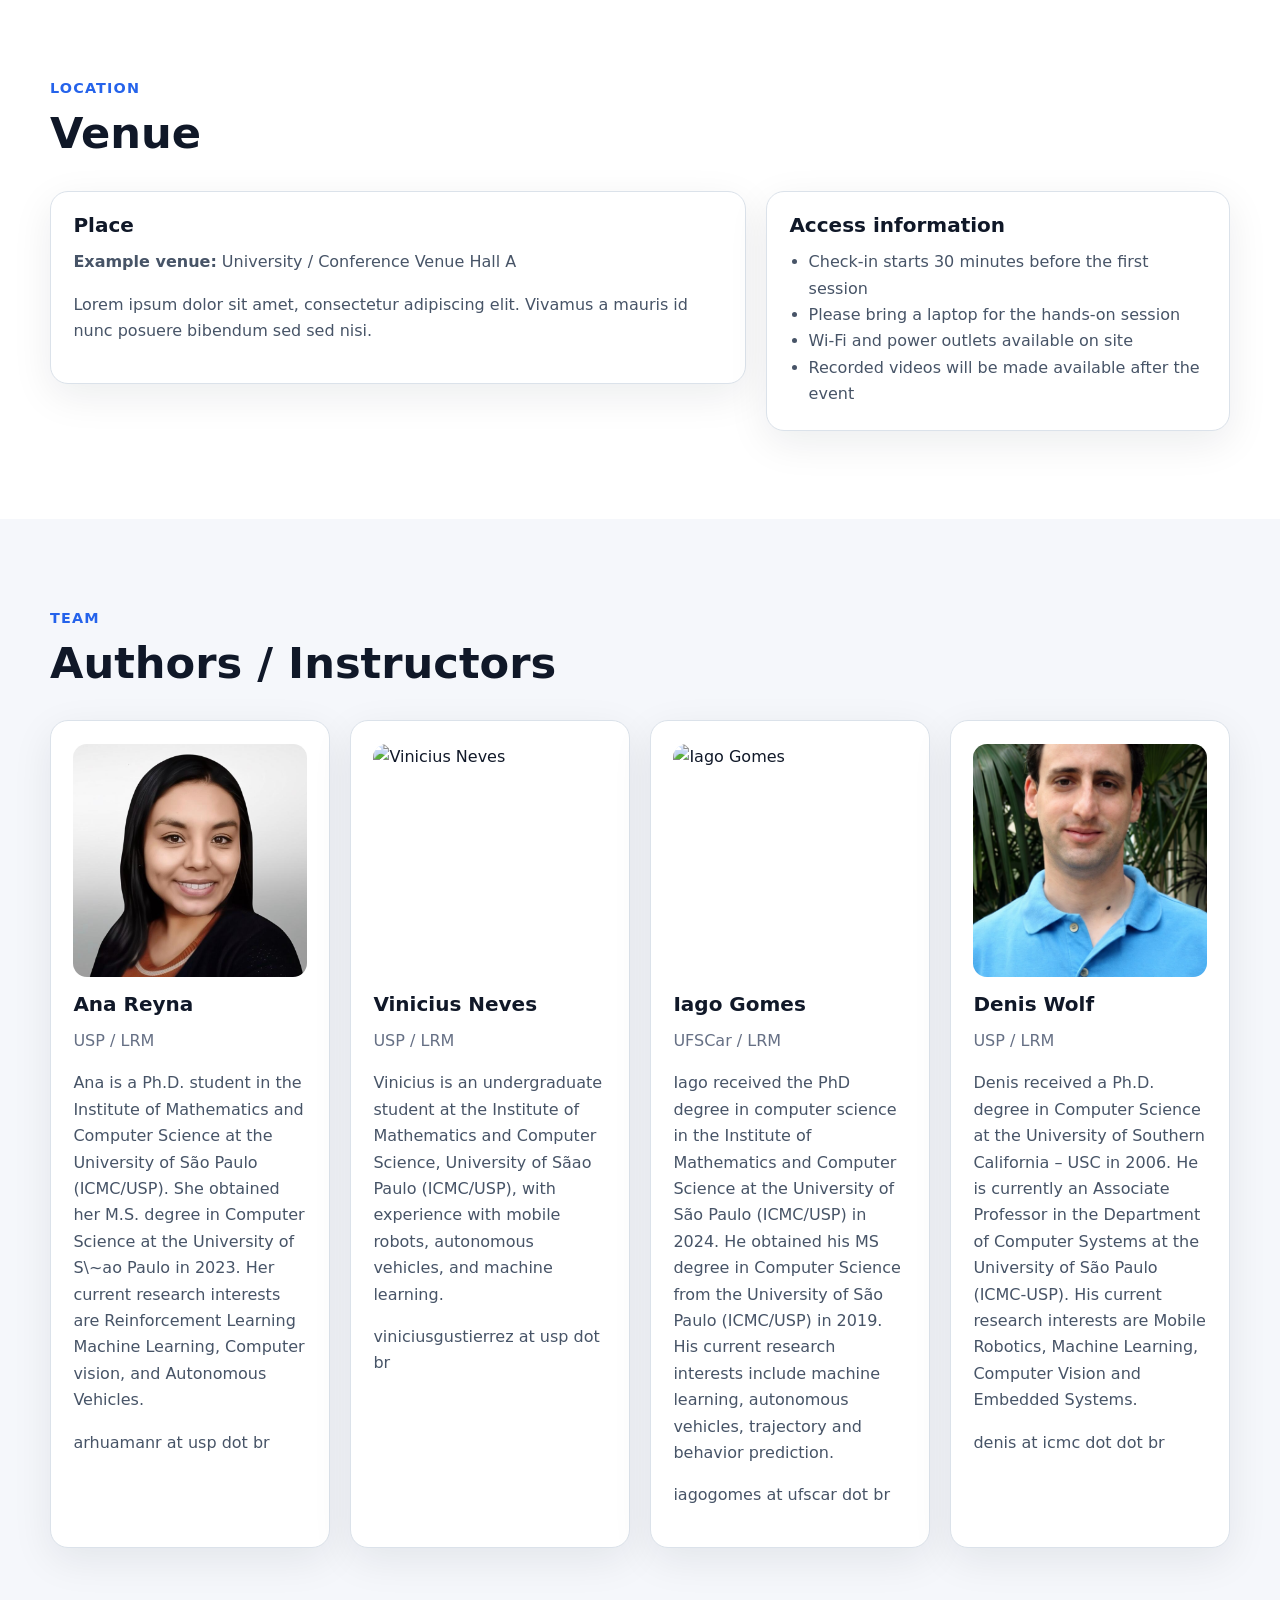
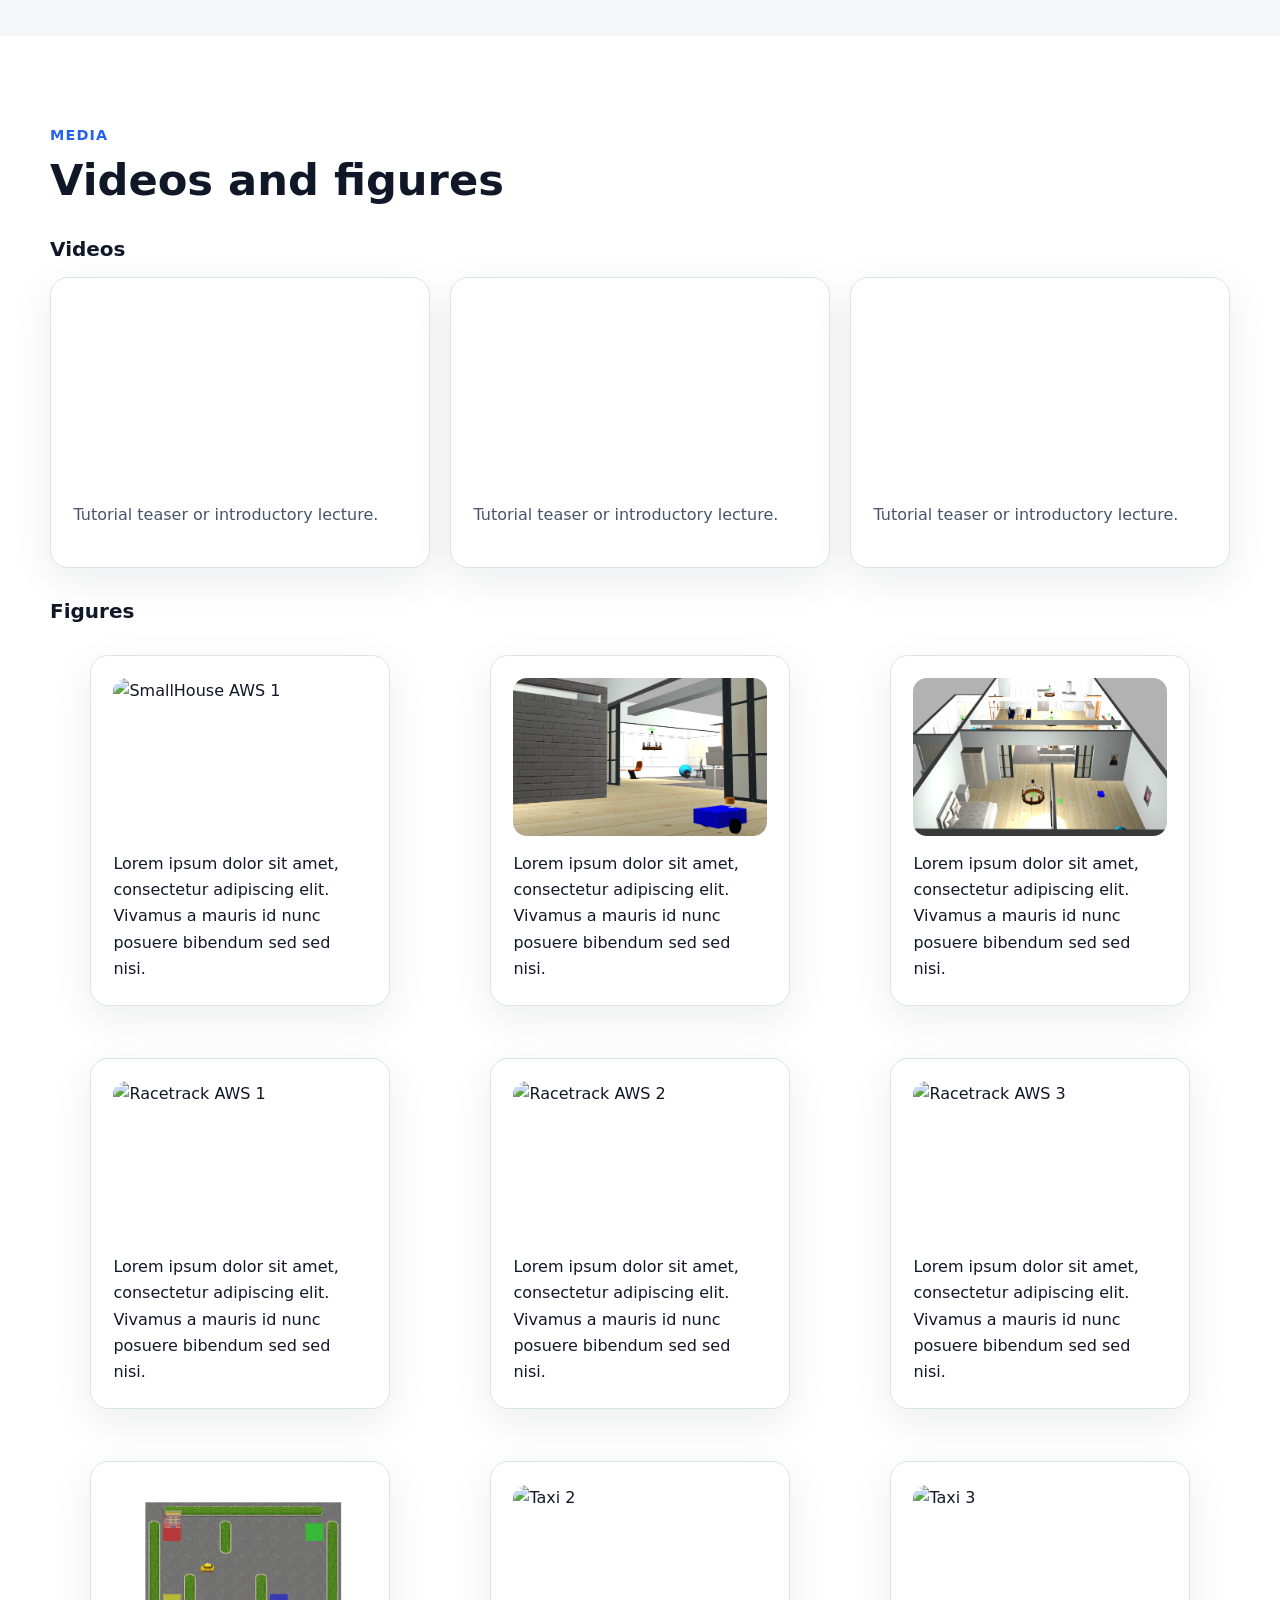
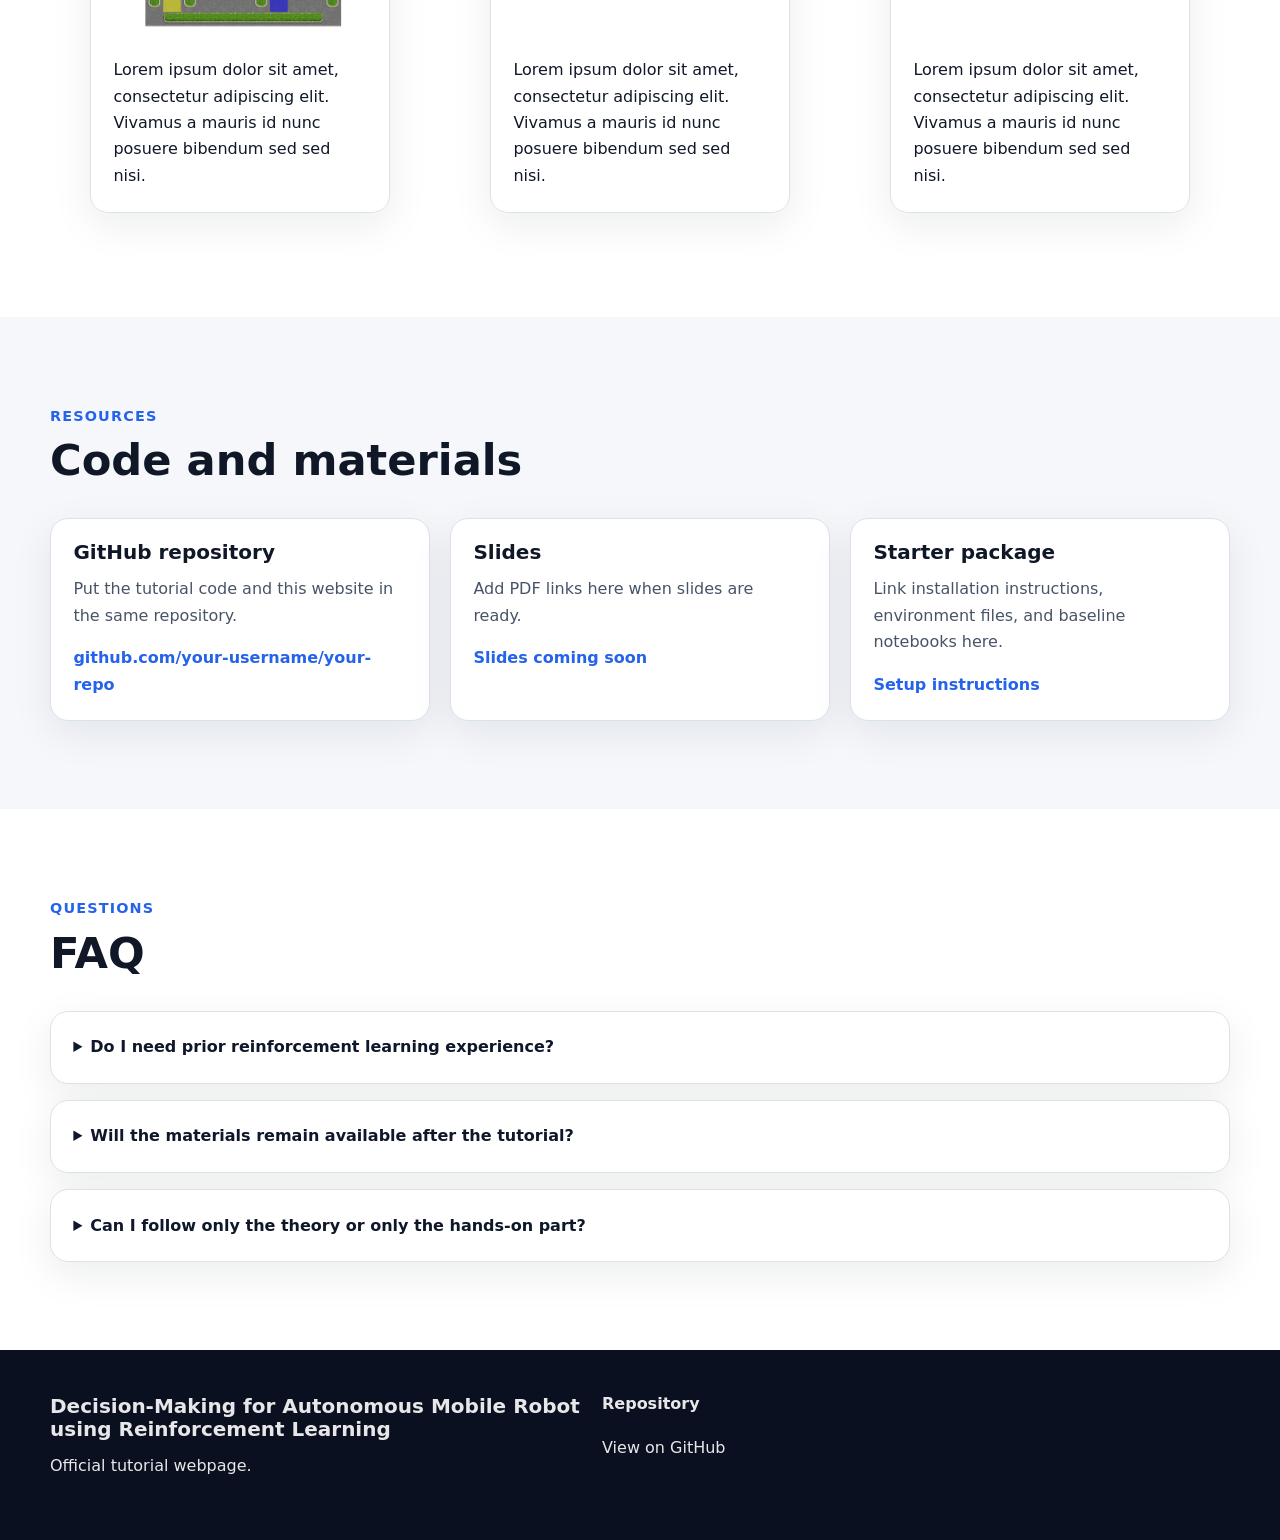
==== commit 906fa253: "Update index.html" ====
--- a/index.html
+++ b/index.html
@@ -287,18 +287,18 @@
               </tr>
               <tr>
                 <td>10:30 – 11:00</td>
-                <td>Module 1</td>
-                <td>Autonomous Mobile Robots and Decision-Making</td>
+                <td><b>Module 1</b></td>
+                <td><b>Autonomous Mobile Robots and Decision-Making</b></td>
               </tr>
               <tr>
                 <td>11:00 – 11:30</td>
-                <td>Module 2</td>
-                <td>Reinforcement Learning Applied to Decision-Making</td>
+                <td><b>Module 2</b></td>
+                <td><b>Reinforcement Learning Applied to Decision-Making</b></td>
               </tr>
               <tr>
                 <td>11:30 – 12:00</td>
-                <td>Module 3</td>
-                <td>Gymnasium (Gym) and Space Representation</td>
+                <td><b>Module 3</b></td>
+                <td><b>Gymnasium (Gym) and Space Representation</b></td>
               </tr>
               <tr>
                 <td>12:00 – 13:30</td>
@@ -307,13 +307,13 @@
               </tr>
               <tr>
                 <td>13:30 – 14:30</td>
-                <td>Module 4</td>
-                <td>Q-Learning and Practice 1</td>
+                <td><b>Module 4</b></td>
+                <td><b>Q-Learning and Practice 1</b></td>
               </tr>
                <tr>
                 <td>14:30 – 15:00</td>
-                <td>Module 5</td>
-                <td>StableBaseline3 and ROS2/Gazebo</td>
+                <td><b>Module 5</td>
+                <td><b>StableBaseline3 and ROS2/Gazebo</b></td>
               </tr>
                <tr>
                 <td>15:00 – 15:30</td>
@@ -322,13 +322,21 @@
               </tr>
                <tr>
                 <td>15:30 – 15:50</td>
-                <td>Module 5</td>
-                <td>Soft Actor Critic (SAC) architecture</td>
+                <td><b>Module 5</b></td>
+                <td><b>Soft Actor Critic (SAC) architecture</b></td>
               </tr>
               <tr>
               <td>15:50 – 16:30</td>
-                <td>Module 5</td>
-                <td>Practice 2 - Indoor Navigation and Evaluation</td>
+                <td><b>Module 5</b></td>
+                <td><b>Practice 2 - Indoor Navigation and Evaluation</b></td>
+              </tr>
+              <td>17:00 – 17:45</td>
+                <td>Opening Ceremony</td>
+                <td>Opening Ceremony</td>
+              </tr>
+             <td>17:45 – 19:00</td>
+                <td>Welcome Reception</td>
+                <td>Welcome Reception</td>
               </tr>
             </tbody>
           </table>
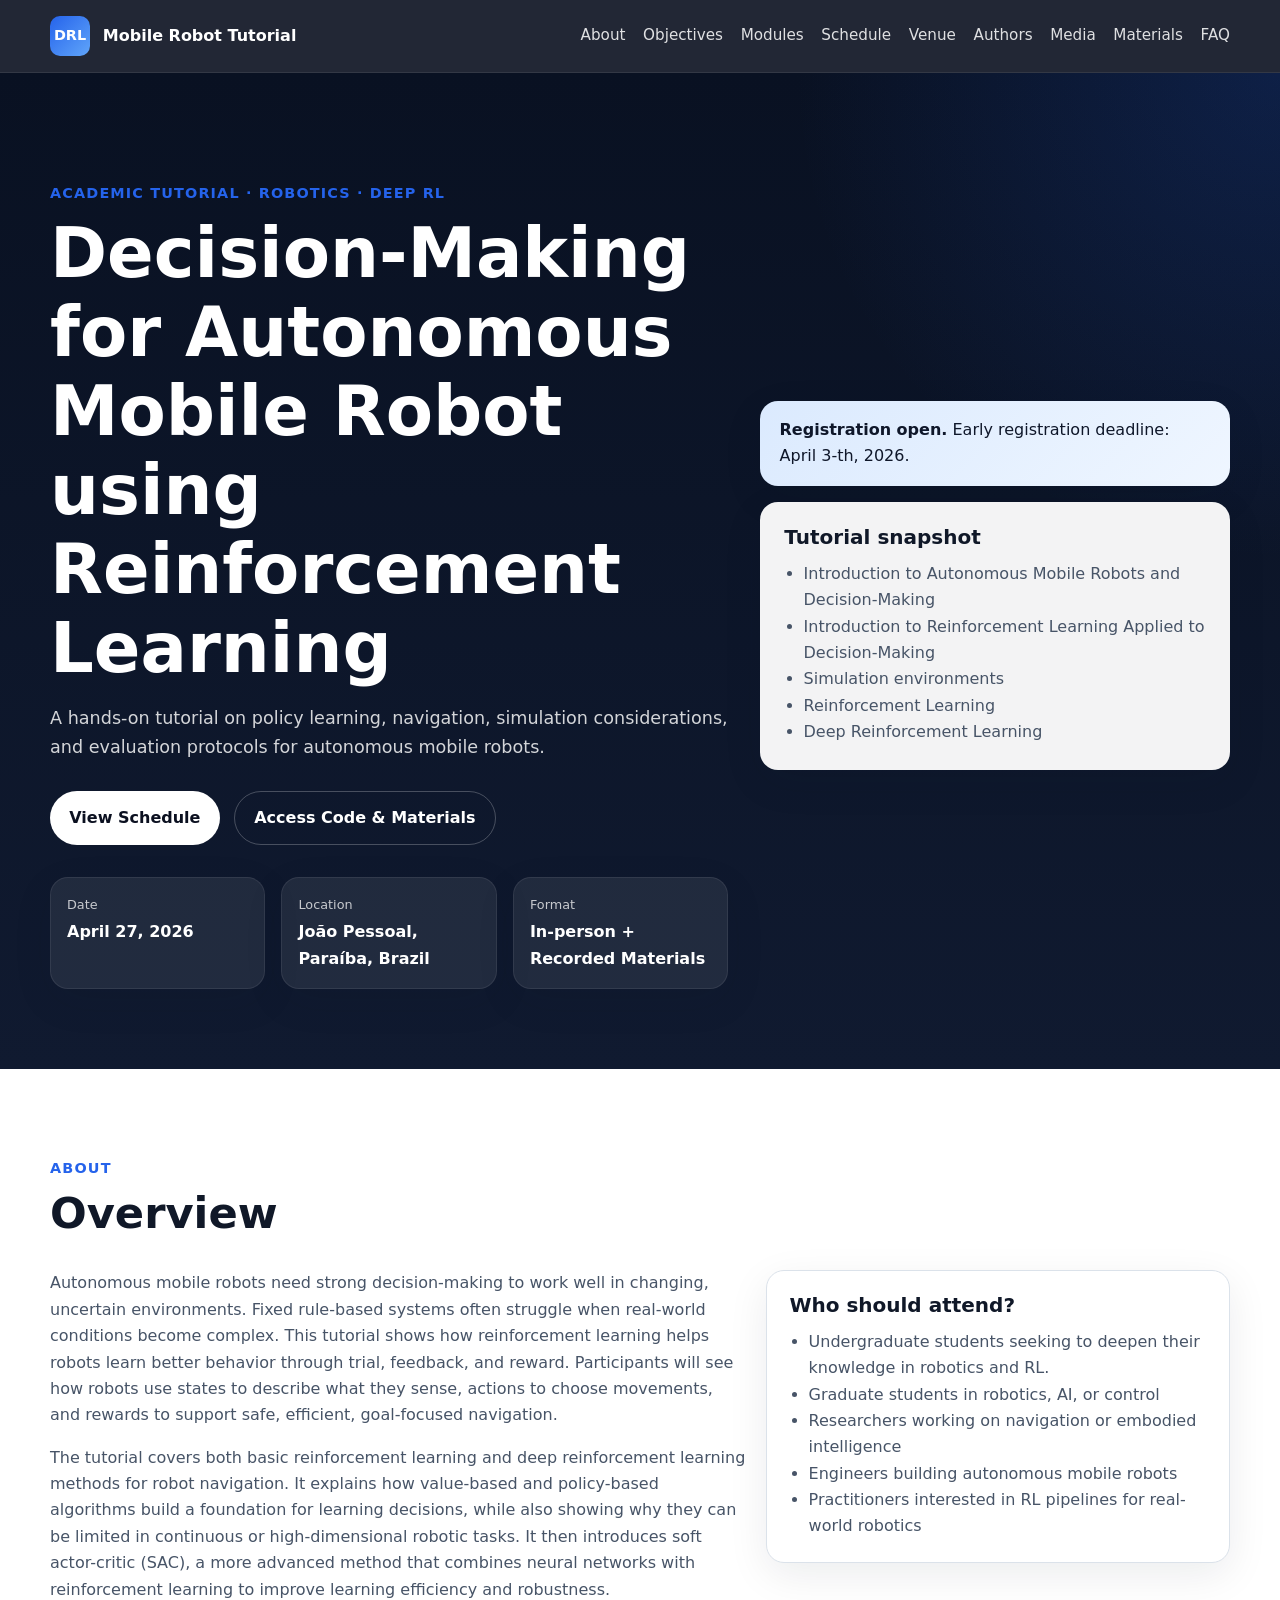
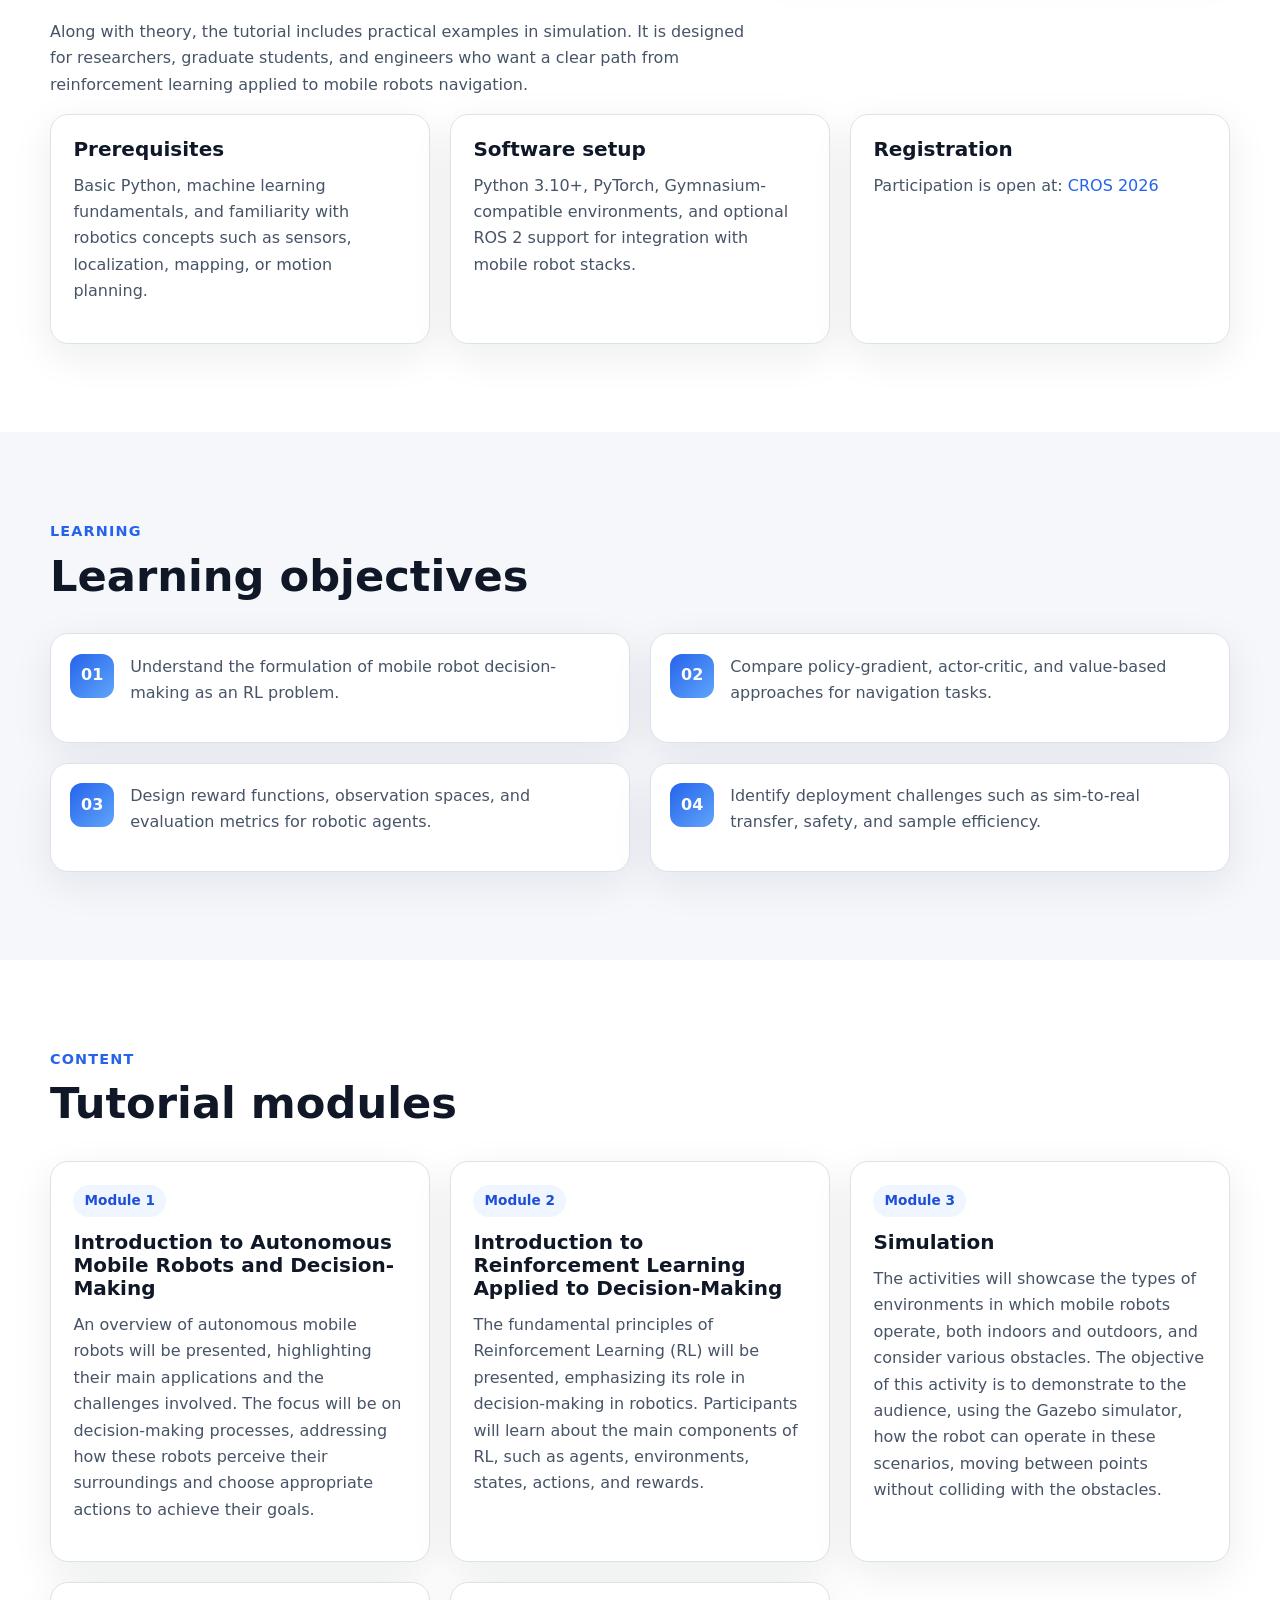
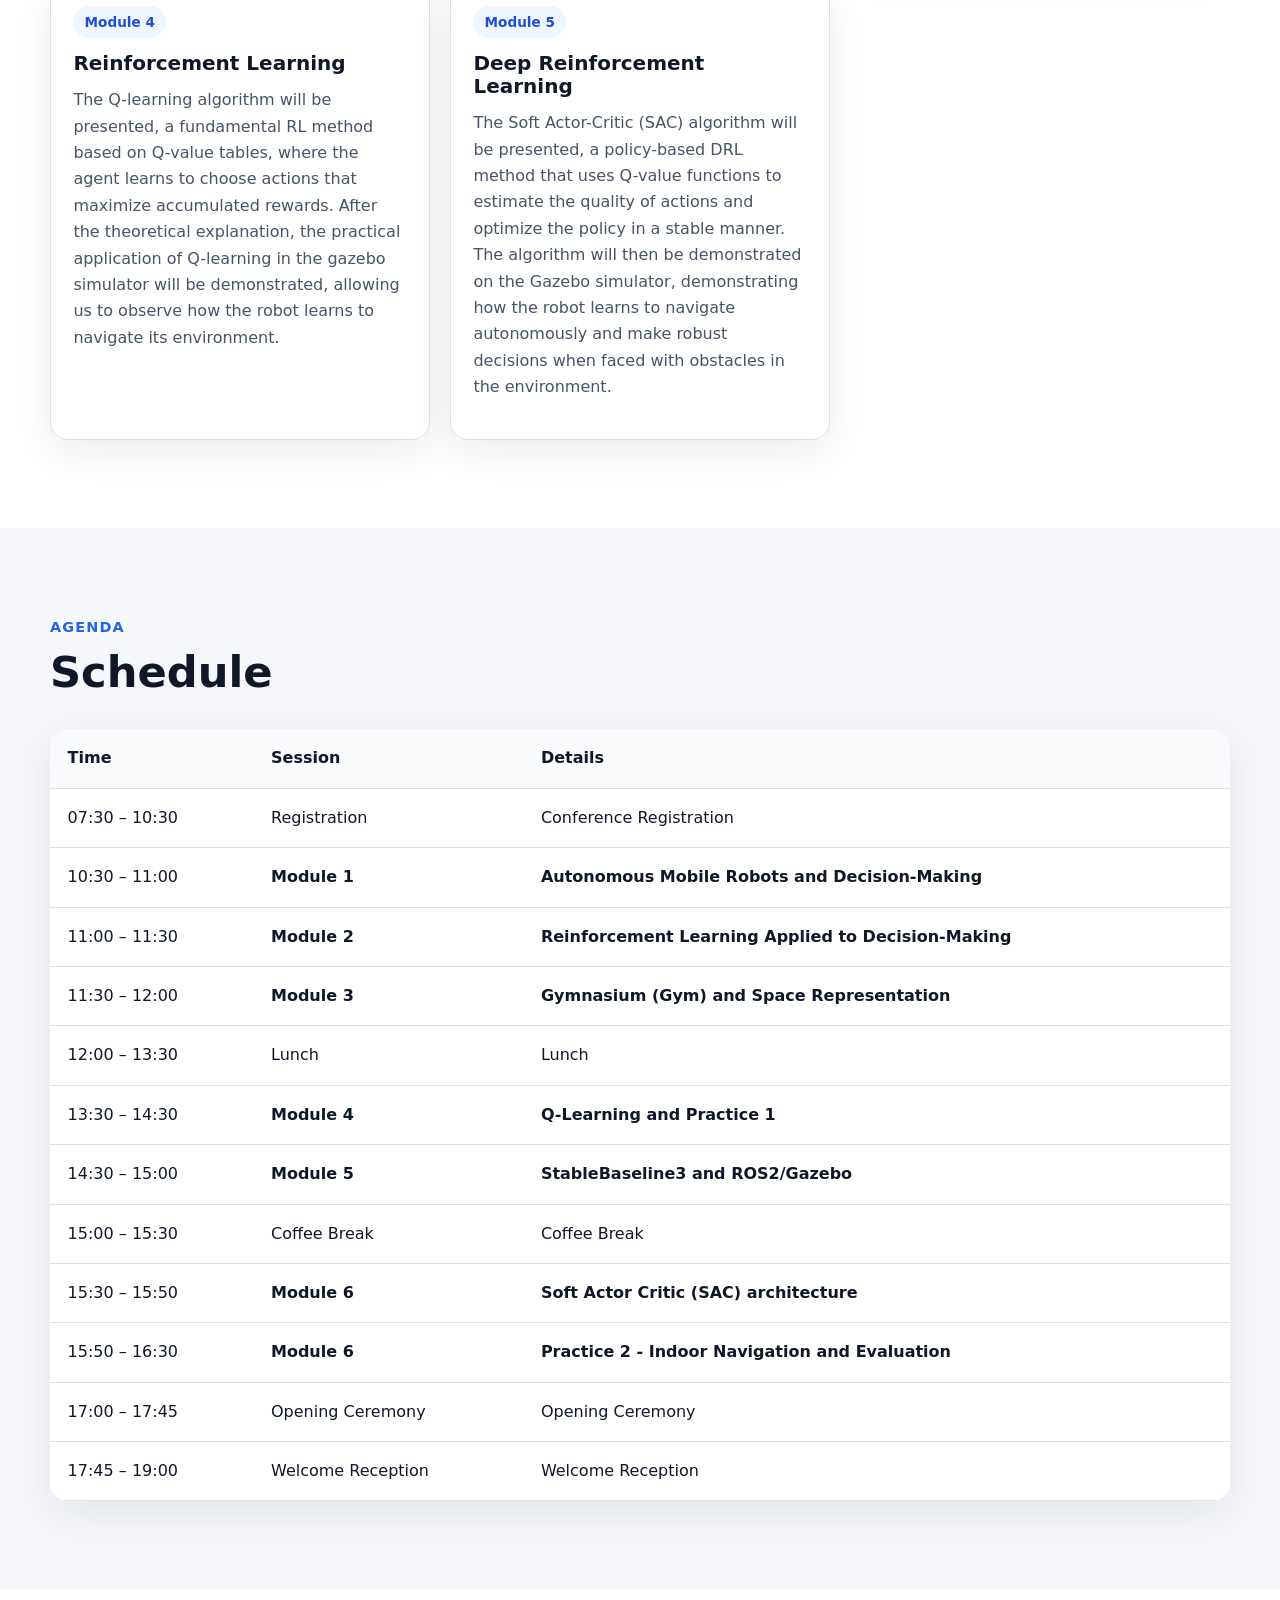
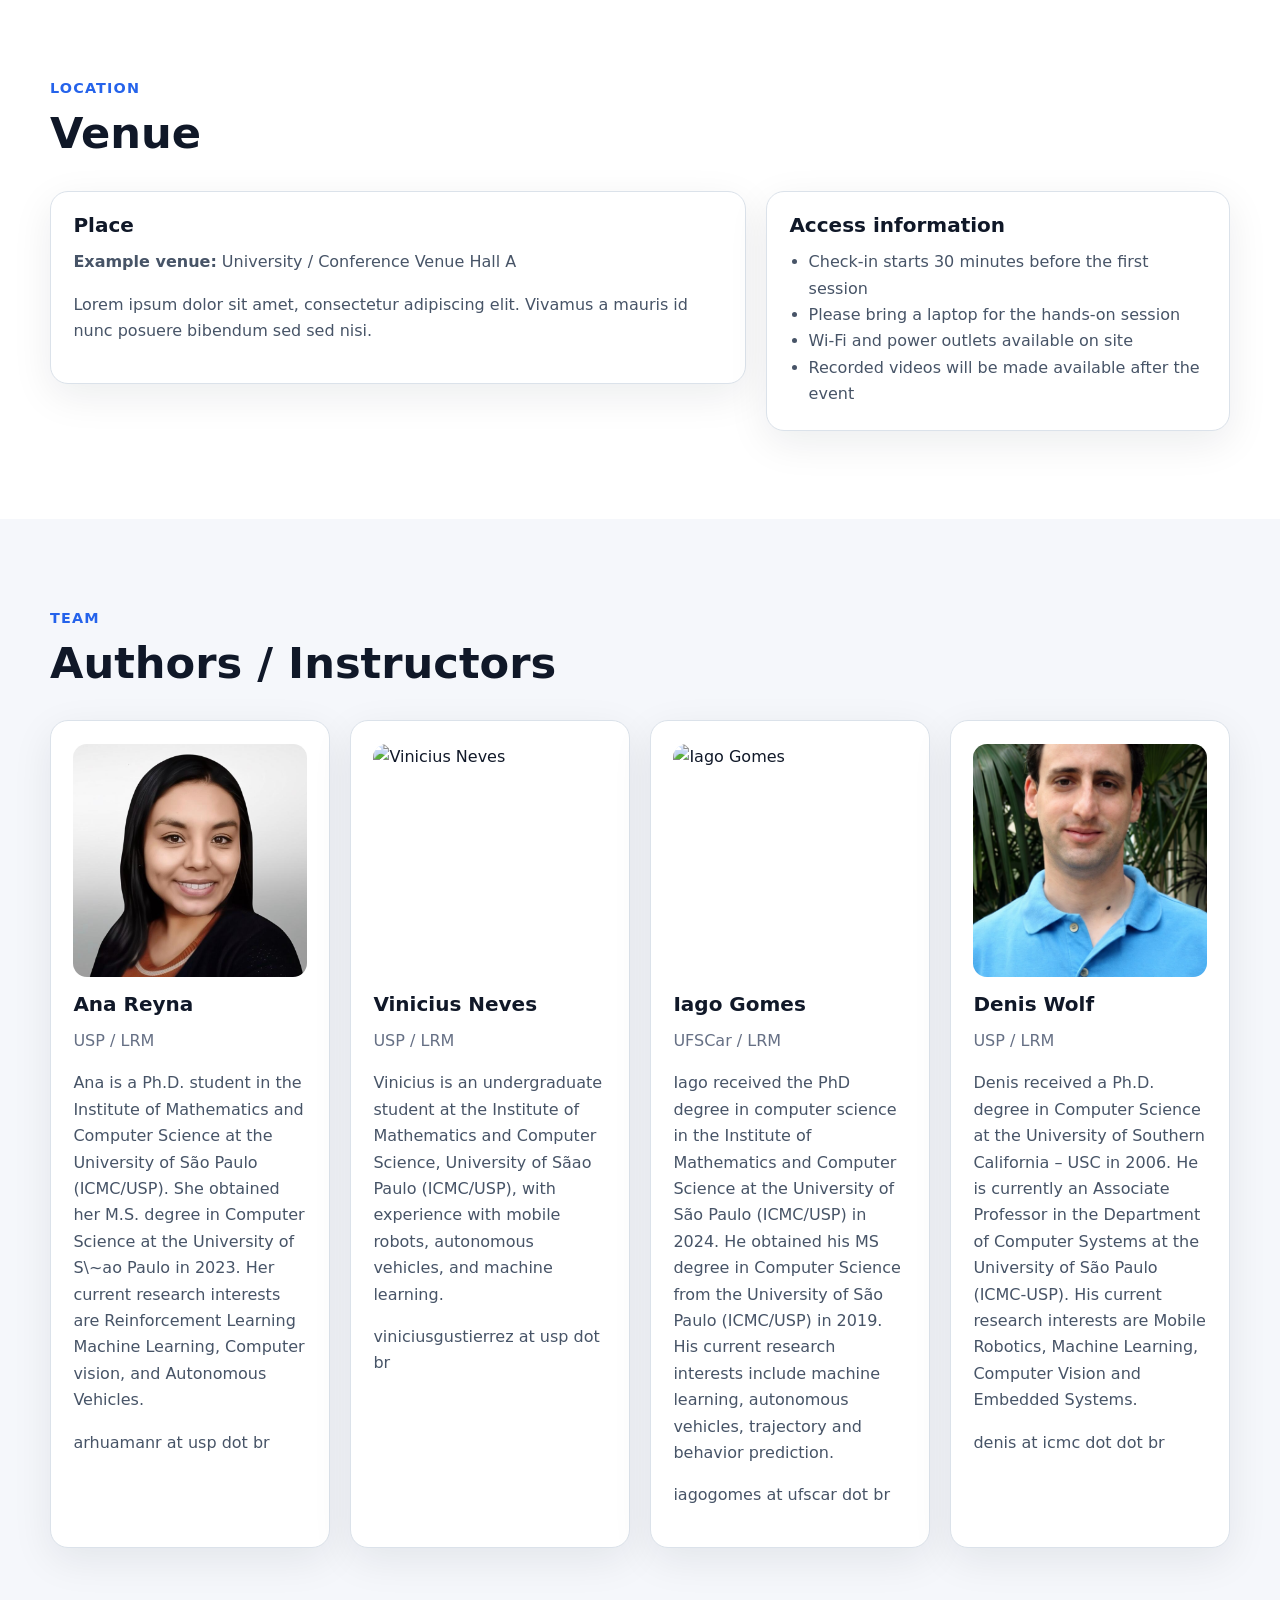
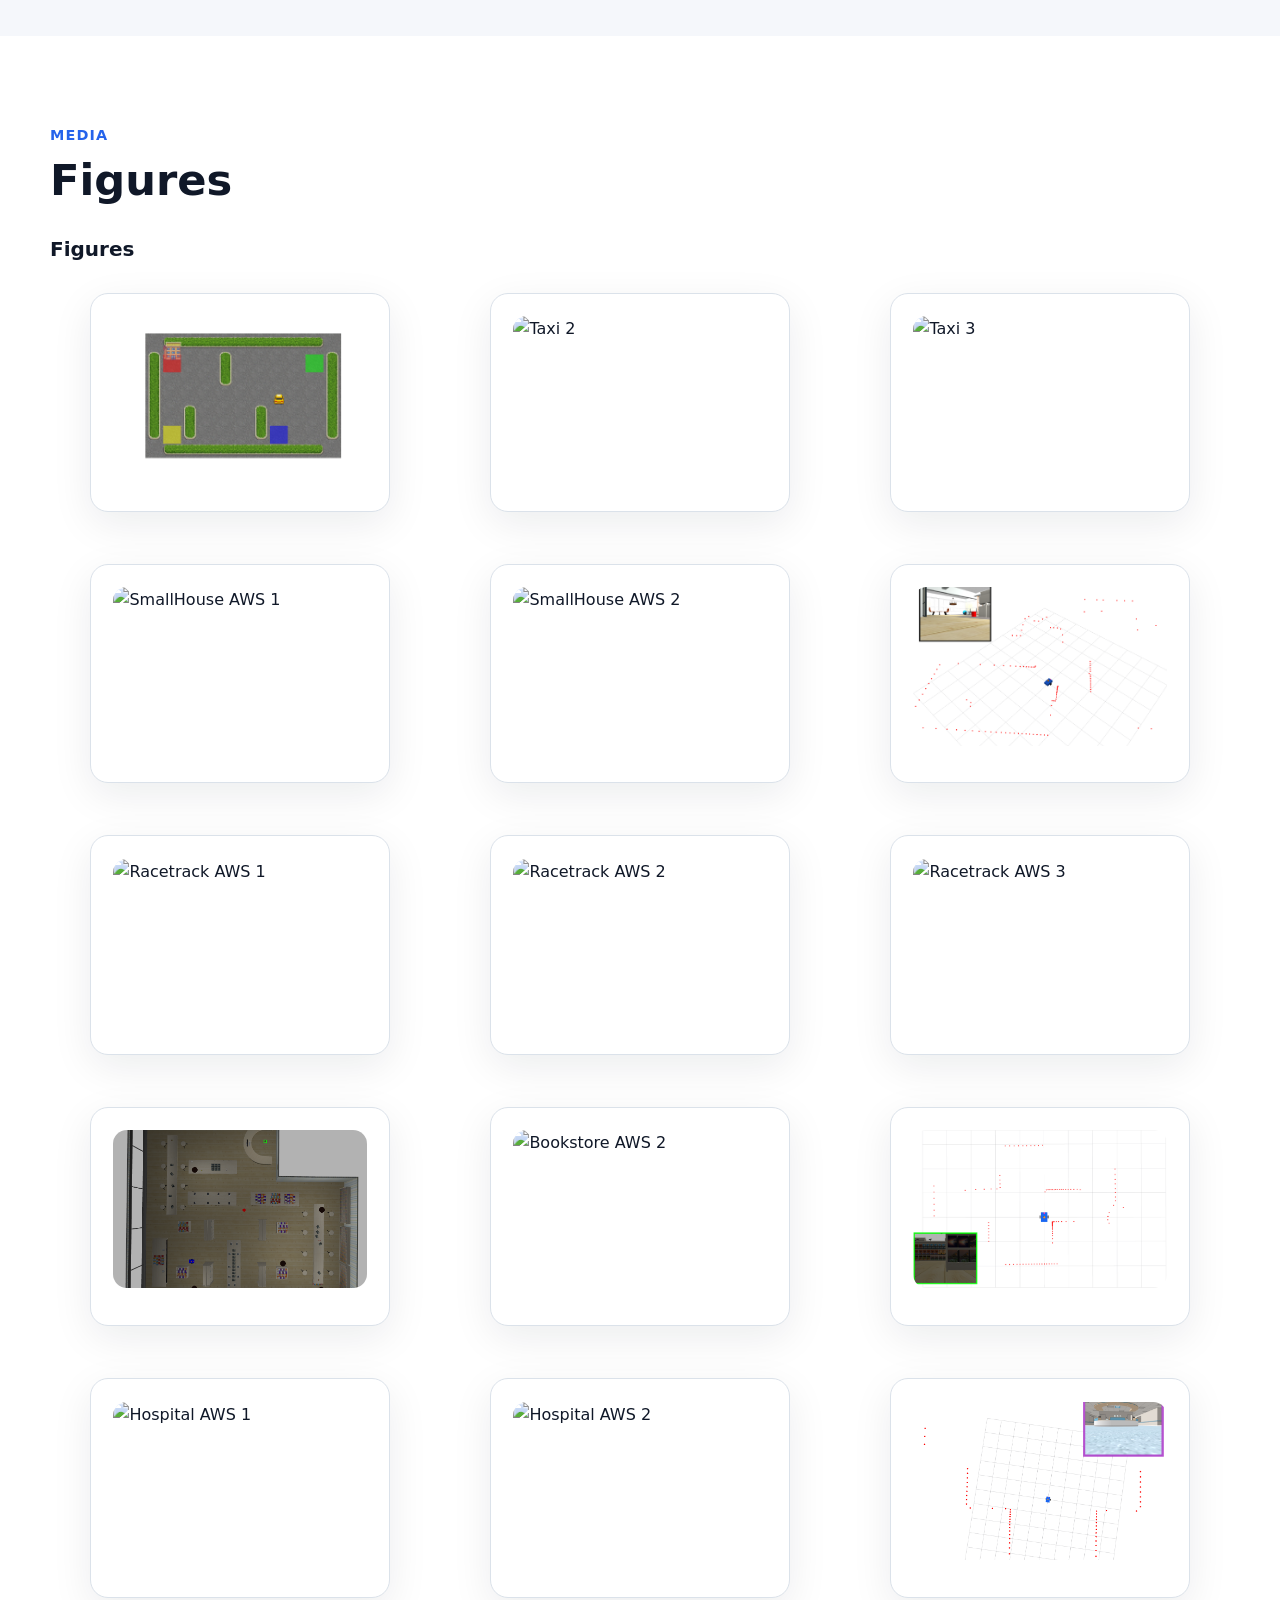
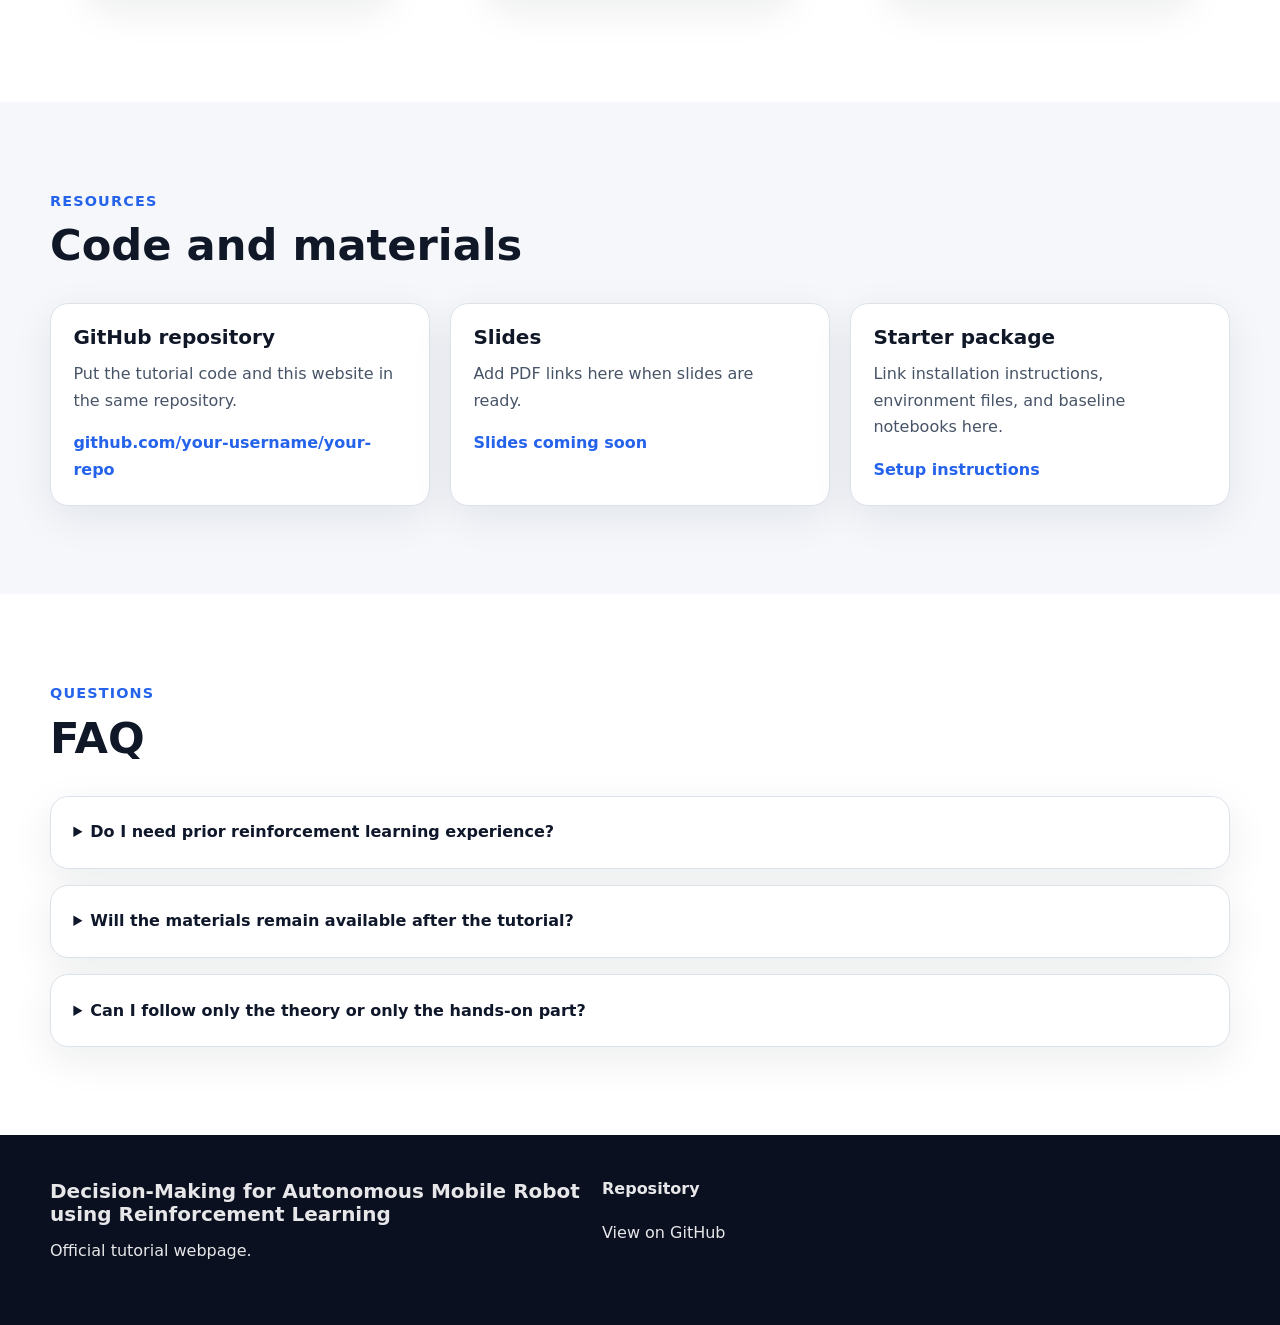
==== commit 97df219d: "update images" ====
--- a/index.html
+++ b/index.html
@@ -322,12 +322,12 @@
               </tr>
                <tr>
                 <td>15:30 – 15:50</td>
-                <td><b>Module 5</b></td>
+                <td><b>Module 6</b></td>
                 <td><b>Soft Actor Critic (SAC) architecture</b></td>
               </tr>
               <tr>
               <td>15:50 – 16:30</td>
-                <td><b>Module 5</b></td>
+                <td><b>Module 6</b></td>
                 <td><b>Practice 2 - Indoor Navigation and Evaluation</b></td>
               </tr>
               <td>17:00 – 17:45</td>
@@ -433,10 +433,10 @@
         <div class="container">
           <div class="section-head">
             <p class="section-tag">Media</p>
-            <h2>Videos and figures</h2>
-        </div>
-
-        <div>
+            <h2>Figures</h2>
+        </div>
+
+        <!-- <div>
           <h3 class="subsection-title">Videos</h3>
           <div class="video-grid">
             <div class="video-card card">
@@ -475,55 +475,87 @@
               <p>Tutorial teaser or introductory lecture.</p>
             </div>
           </div>
-        </div>
+        </div> -->
 
         <div class="media-spacing">
           <h3 class="subsection-title">Figures</h3>
           <div class="figure-grid">
             <figure class="card figure-card">
-              <img src="./assets/figures/smallhouse/rl_robot_1.png" alt="SmallHouse AWS 1" />
-              <figcaption>Lorem ipsum dolor sit amet, consectetur adipiscing elit. Vivamus a mauris id nunc posuere bibendum sed sed nisi.</figcaption>
-            </figure>
-
-            <figure class="card figure-card">
-              <img src="./assets/figures/smallhouse/rl_robot_2.png" alt="SmallHouse AWS 2" />
-              <figcaption>Lorem ipsum dolor sit amet, consectetur adipiscing elit. Vivamus a mauris id nunc posuere bibendum sed sed nisi.</figcaption>
-            </figure>
-
-            <figure class="card figure-card">
-              <img src="./assets/figures/smallhouse/rl_robot_3.png" alt="SmallHouse AWS 3" />
-              <figcaption>Lorem ipsum dolor sit amet, consectetur adipiscing elit. Vivamus a mauris id nunc posuere bibendum sed sed nisi.</figcaption>
-            </figure>
-
-            <figure class="card figure-card">
-              <img src="./assets/figures/racetrack/rl_robot_4.png" alt="Racetrack AWS 1" />
-              <figcaption>Lorem ipsum dolor sit amet, consectetur adipiscing elit. Vivamus a mauris id nunc posuere bibendum sed sed nisi.</figcaption>
-            </figure>
-
-            <figure class="card figure-card">
-              <img src="./assets/figures/racetrack/rl_robot_5.png" alt="Racetrack AWS 2" />
-              <figcaption>Lorem ipsum dolor sit amet, consectetur adipiscing elit. Vivamus a mauris id nunc posuere bibendum sed sed nisi.</figcaption>
-            </figure>
-
-            <figure class="card figure-card">
-              <img src="./assets/figures/racetrack/rl_robot_6.png" alt="Racetrack AWS 3" />
-              <figcaption>Lorem ipsum dolor sit amet, consectetur adipiscing elit. Vivamus a mauris id nunc posuere bibendum sed sed nisi.</figcaption>
-            </figure>
-
-            <figure class="card figure-card">
               <img src="./assets/figures/taxi/Taxi.gif" alt="Taxi 1" />
-              <figcaption>Lorem ipsum dolor sit amet, consectetur adipiscing elit. Vivamus a mauris id nunc posuere bibendum sed sed nisi.</figcaption>
+              <!-- <figcaption>Lorem ipsum dolor sit amet, consectetur adipiscing elit. Vivamus a mauris id nunc posuere bibendum sed sed nisi.</figcaption> -->
             </figure>
 
             <figure class="card figure-card">
               <img src="./assets/figures/taxi/rl_robot_8.png" alt="Taxi 2" />
-              <figcaption>Lorem ipsum dolor sit amet, consectetur adipiscing elit. Vivamus a mauris id nunc posuere bibendum sed sed nisi.</figcaption>
+              <!-- <figcaption>Lorem ipsum dolor sit amet, consectetur adipiscing elit. Vivamus a mauris id nunc posuere bibendum sed sed nisi.</figcaption> -->
             </figure>
 
             <figure class="card figure-card">
               <img src="./assets/figures/taxi/rl_robot_9.png" alt="Taxi 3" />
-              <figcaption>Lorem ipsum dolor sit amet, consectetur adipiscing elit. Vivamus a mauris id nunc posuere bibendum sed sed nisi.</figcaption>
-            </figure>
+              <!-- <figcaption>Lorem ipsum dolor sit amet, consectetur adipiscing elit. Vivamus a mauris id nunc posuere bibendum sed sed nisi.</figcaption> -->
+            </figure>
+
+            <figure class="card figure-card">
+              <img src="./assets/figures/smallhouse/env.png" alt="SmallHouse AWS 1" />
+              <!-- <figcaption>Lorem ipsum dolor sit amet, consectetur adipiscing elit. Vivamus a mauris id nunc posuere bibendum sed sed nisi.</figcaption> -->
+            </figure>
+
+            <figure class="card figure-card">
+              <img src="./assets/figures/smallhouse/env2.png" alt="SmallHouse AWS 2" />
+              <!-- <figcaption>Lorem ipsum dolor sit amet, consectetur adipiscing elit. Vivamus a mauris id nunc posuere bibendum sed sed nisi.</figcaption> -->
+            </figure>
+
+            <figure class="card figure-card">
+              <img src="./assets/figures/smallhouse/rviz2_cam.png" alt="SmallHouse AWS 3" />
+              <!-- <figcaption>Lorem ipsum dolor sit amet, consectetur adipiscing elit. Vivamus a mauris id nunc posuere bibendum sed sed nisi.</figcaption> -->
+            </figure>
+
+            <figure class="card figure-card">
+              <img src="./assets/figures/racetrack/env.png" alt="Racetrack AWS 1" />
+              <!-- <figcaption>Lorem ipsum dolor sit amet, consectetur adipiscing elit. Vivamus a mauris id nunc posuere bibendum sed sed nisi.</figcaption> -->
+            </figure>
+
+            <figure class="card figure-card">
+              <img src="./assets/figures/racetrack/env2.png" alt="Racetrack AWS 2" />
+              <!-- <figcaption>Lorem ipsum dolor sit amet, consectetur adipiscing elit. Vivamus a mauris id nunc posuere bibendum sed sed nisi.</figcaption> -->
+            </figure>
+
+            <figure class="card figure-card">
+              <img src="./assets/figures/racetrack/rviz2cam.png" alt="Racetrack AWS 3" />
+              <!-- <figcaption>Lorem ipsum dolor sit amet, consectetur adipiscing elit. Vivamus a mauris id nunc posuere bibendum sed sed nisi.</figcaption> -->
+            </figure>
+
+             <figure class="card figure-card">
+              <img src="./assets/figures/bookstore/env.png" alt="Bookstore AWS 1" />
+              <!-- <figcaption>Lorem ipsum dolor sit amet, consectetur adipiscing elit. Vivamus a mauris id nunc posuere bibendum sed sed nisi.</figcaption> -->
+            </figure>
+
+            <figure class="card figure-card">
+              <img src="./assets/figures/bookstore/env2.png" alt="Bookstore AWS 2" />
+              <!-- <figcaption>Lorem ipsum dolor sit amet, consectetur adipiscing elit. Vivamus a mauris id nunc posuere bibendum sed sed nisi.</figcaption> -->
+            </figure>
+
+            <figure class="card figure-card">
+              <img src="./assets/figures/bookstore/rviz2cam.png" alt="Bookstore AWS 3" />
+              <!-- <figcaption>Lorem ipsum dolor sit amet, consectetur adipiscing elit. Vivamus a mauris id nunc posuere bibendum sed sed nisi.</figcaption> -->
+            </figure>
+
+            <figure class="card figure-card">
+              <img src="./assets/figures/hospital/env.png" alt="Hospital AWS 1" />
+              <!-- <figcaption>Lorem ipsum dolor sit amet, consectetur adipiscing elit. Vivamus a mauris id nunc posuere bibendum sed sed nisi.</figcaption> -->
+            </figure>
+
+            <figure class="card figure-card">
+              <img src="./assets/figures/hospital/env2.png" alt="Hospital AWS 2" />
+              <!-- <figcaption>Lorem ipsum dolor sit amet, consectetur adipiscing elit. Vivamus a mauris id nunc posuere bibendum sed sed nisi.</figcaption> -->
+            </figure>
+
+            <figure class="card figure-card">
+              <img src="./assets/figures/hospital/rviz2cam.png" alt="Hospital AWS 3" />
+              <!-- <figcaption>Lorem ipsum dolor sit amet, consectetur adipiscing elit. Vivamus a mauris id nunc posuere bibendum sed sed nisi.</figcaption> -->
+            </figure>
+            
+            
           </div>
         </div>
       </div>
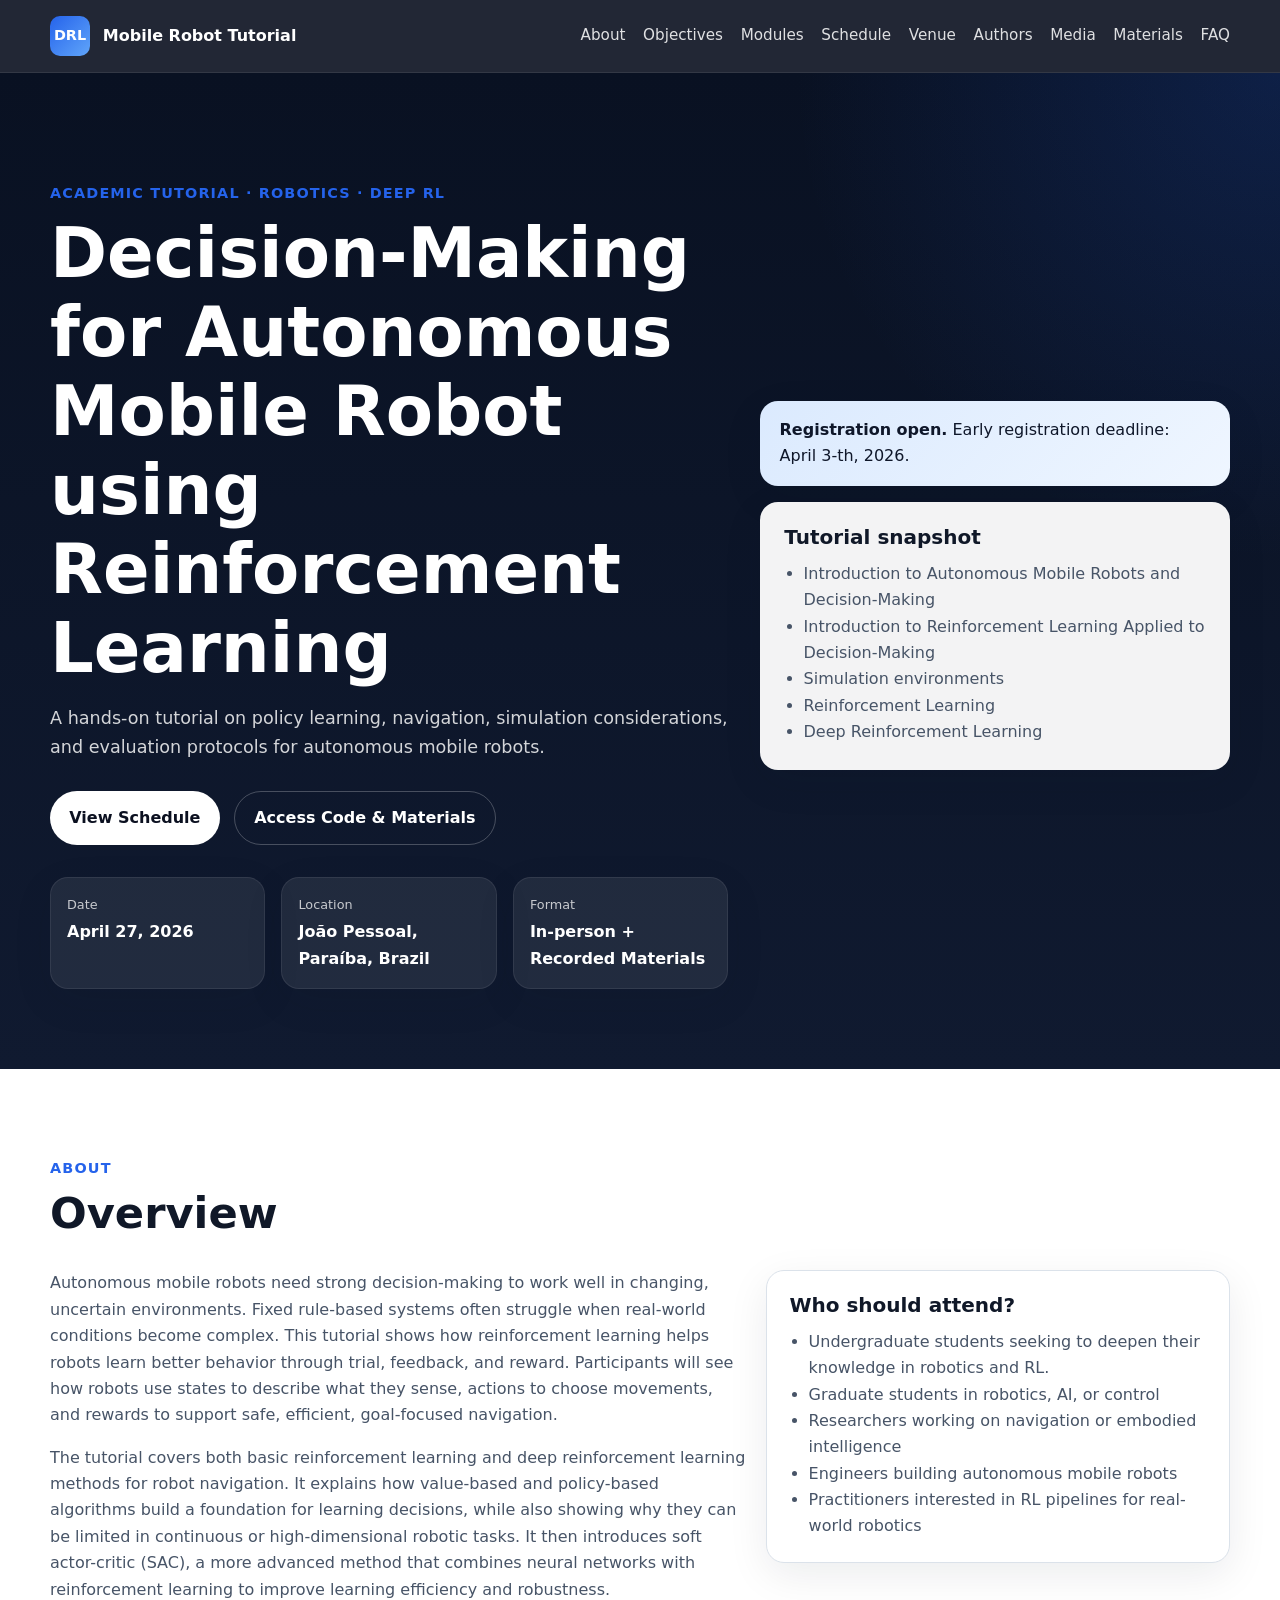
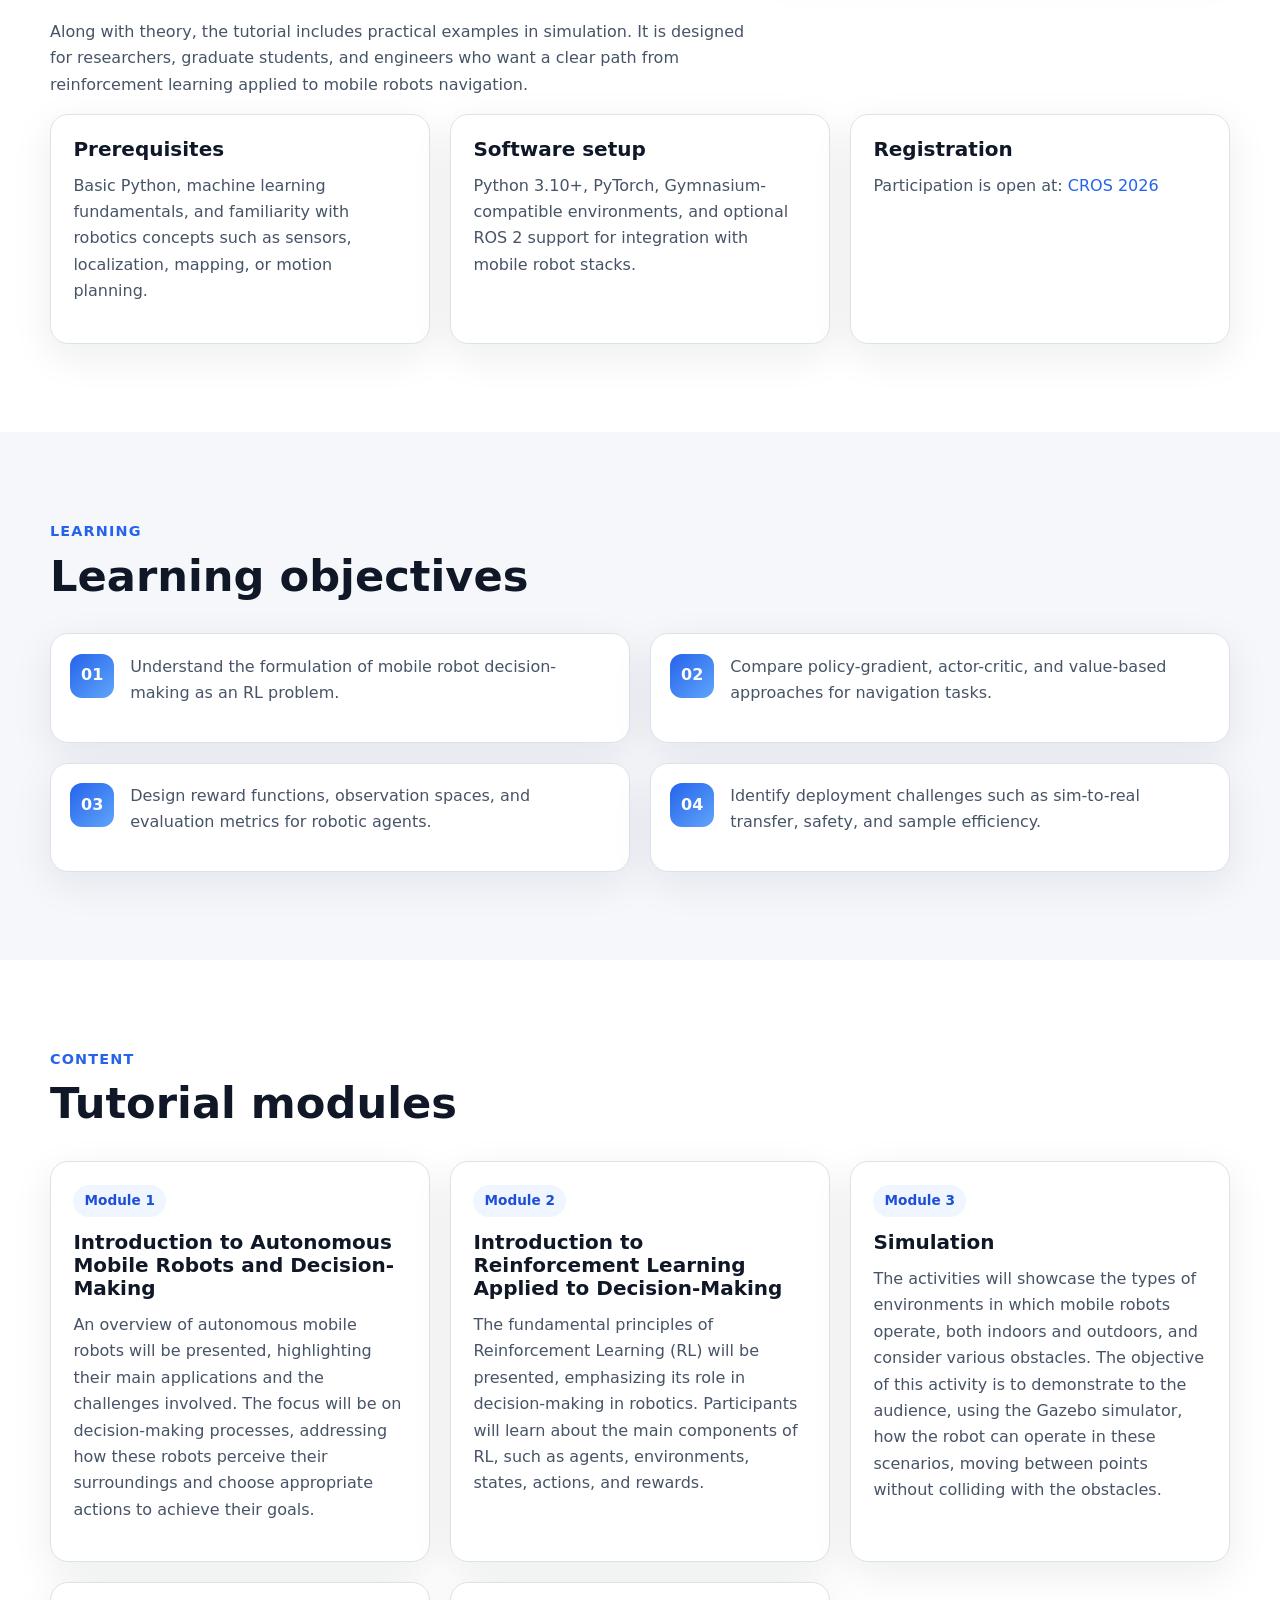
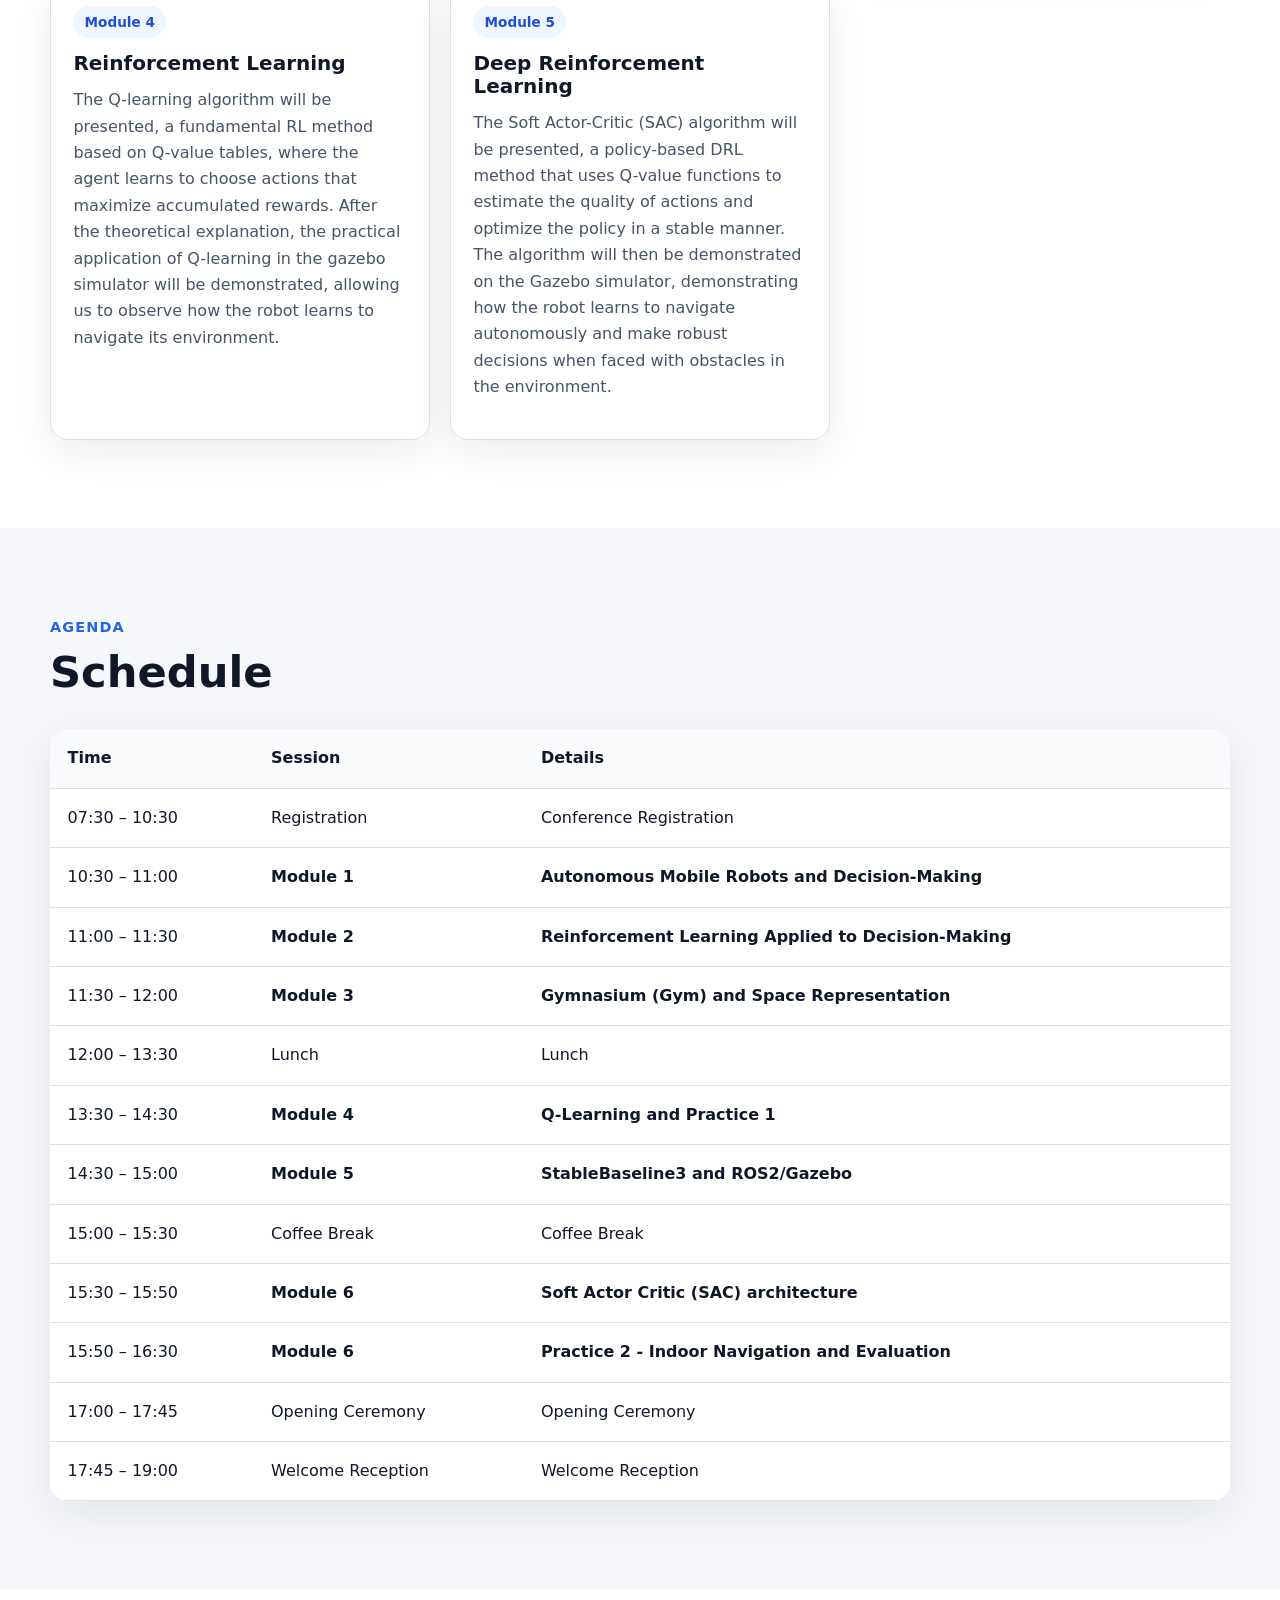
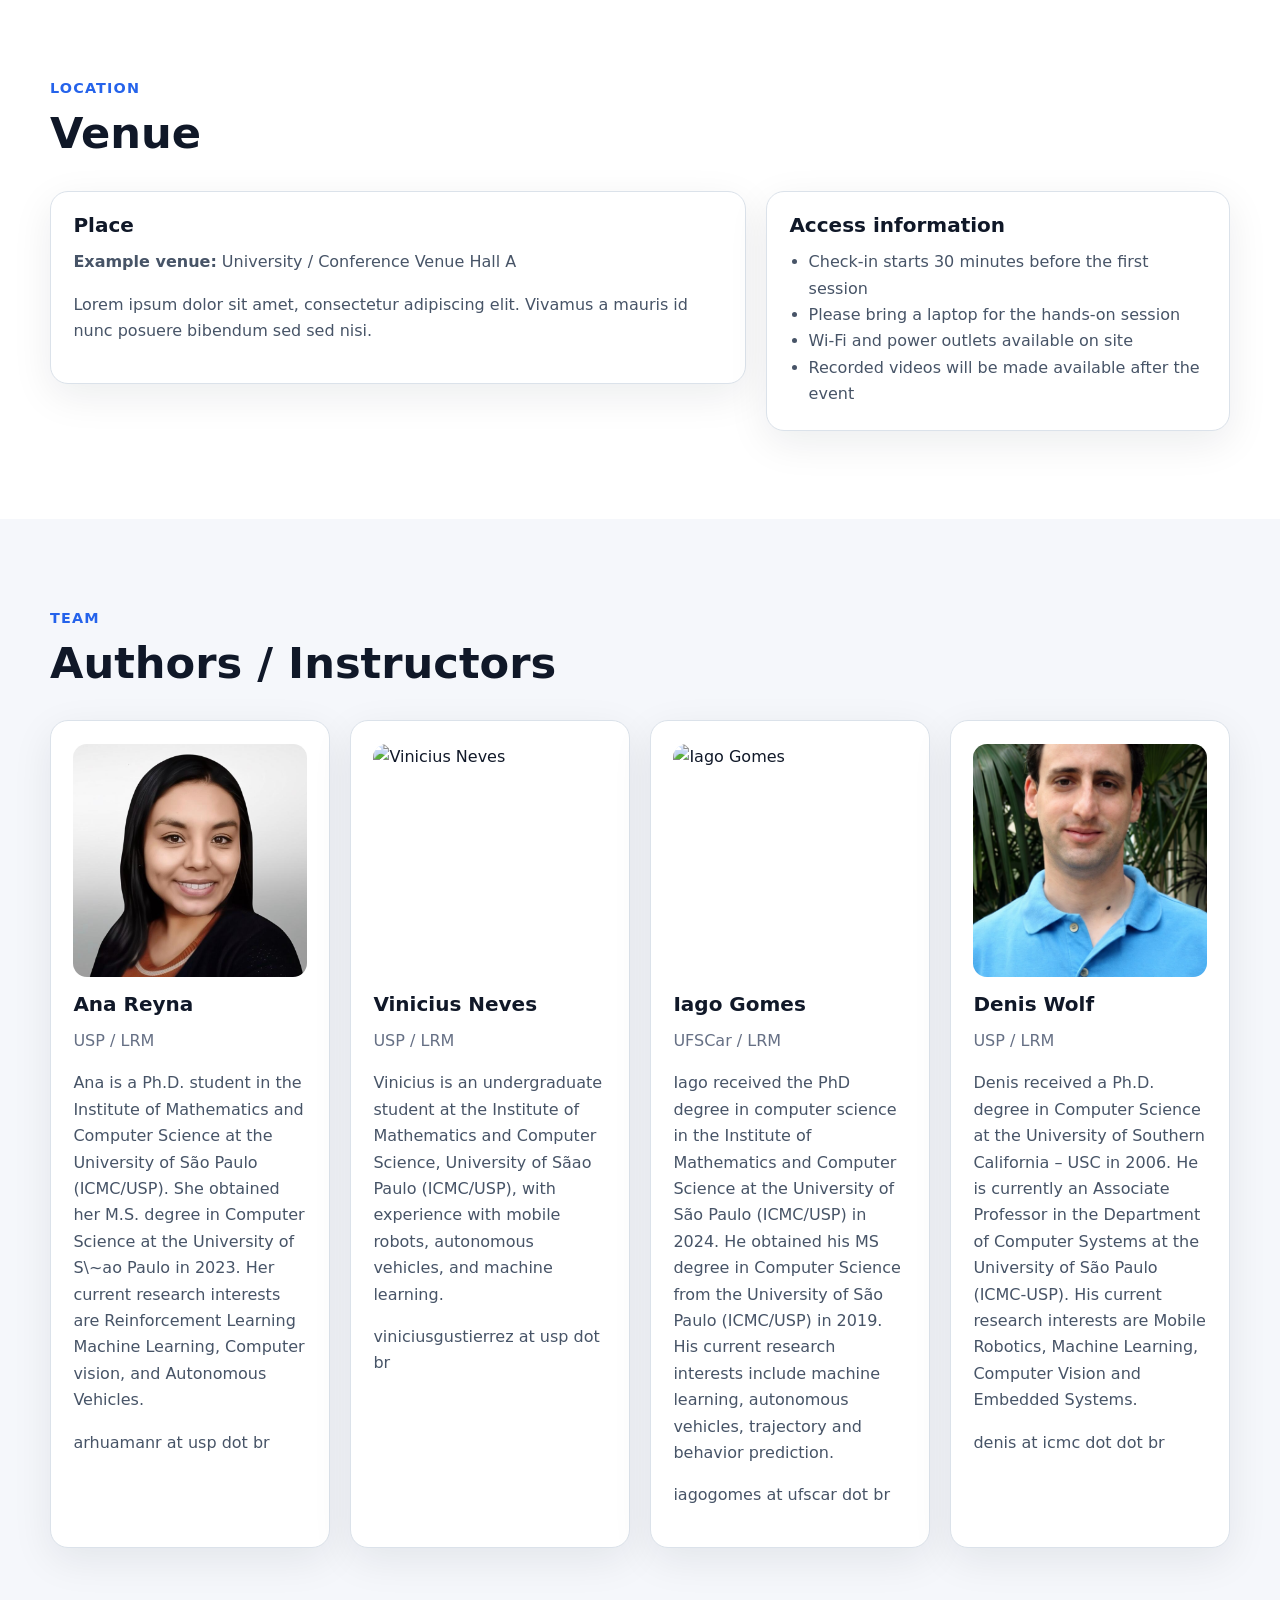
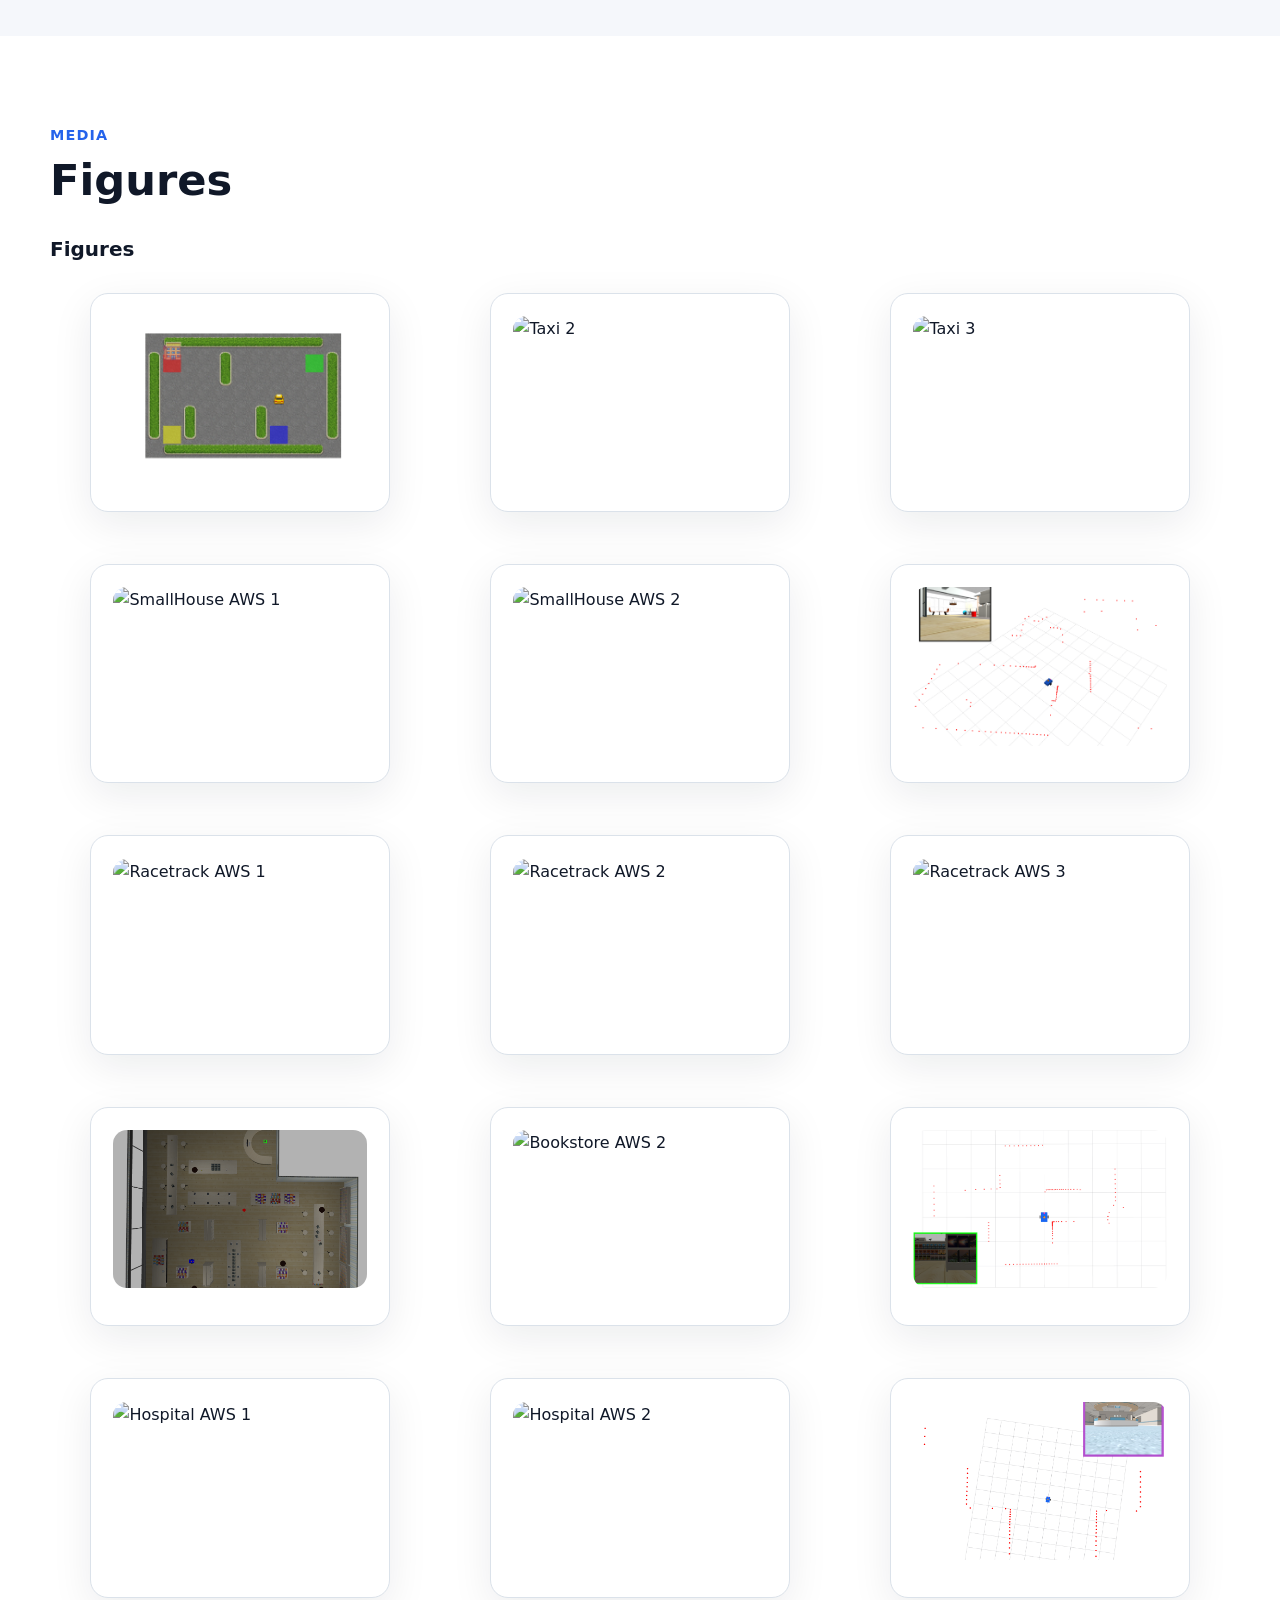
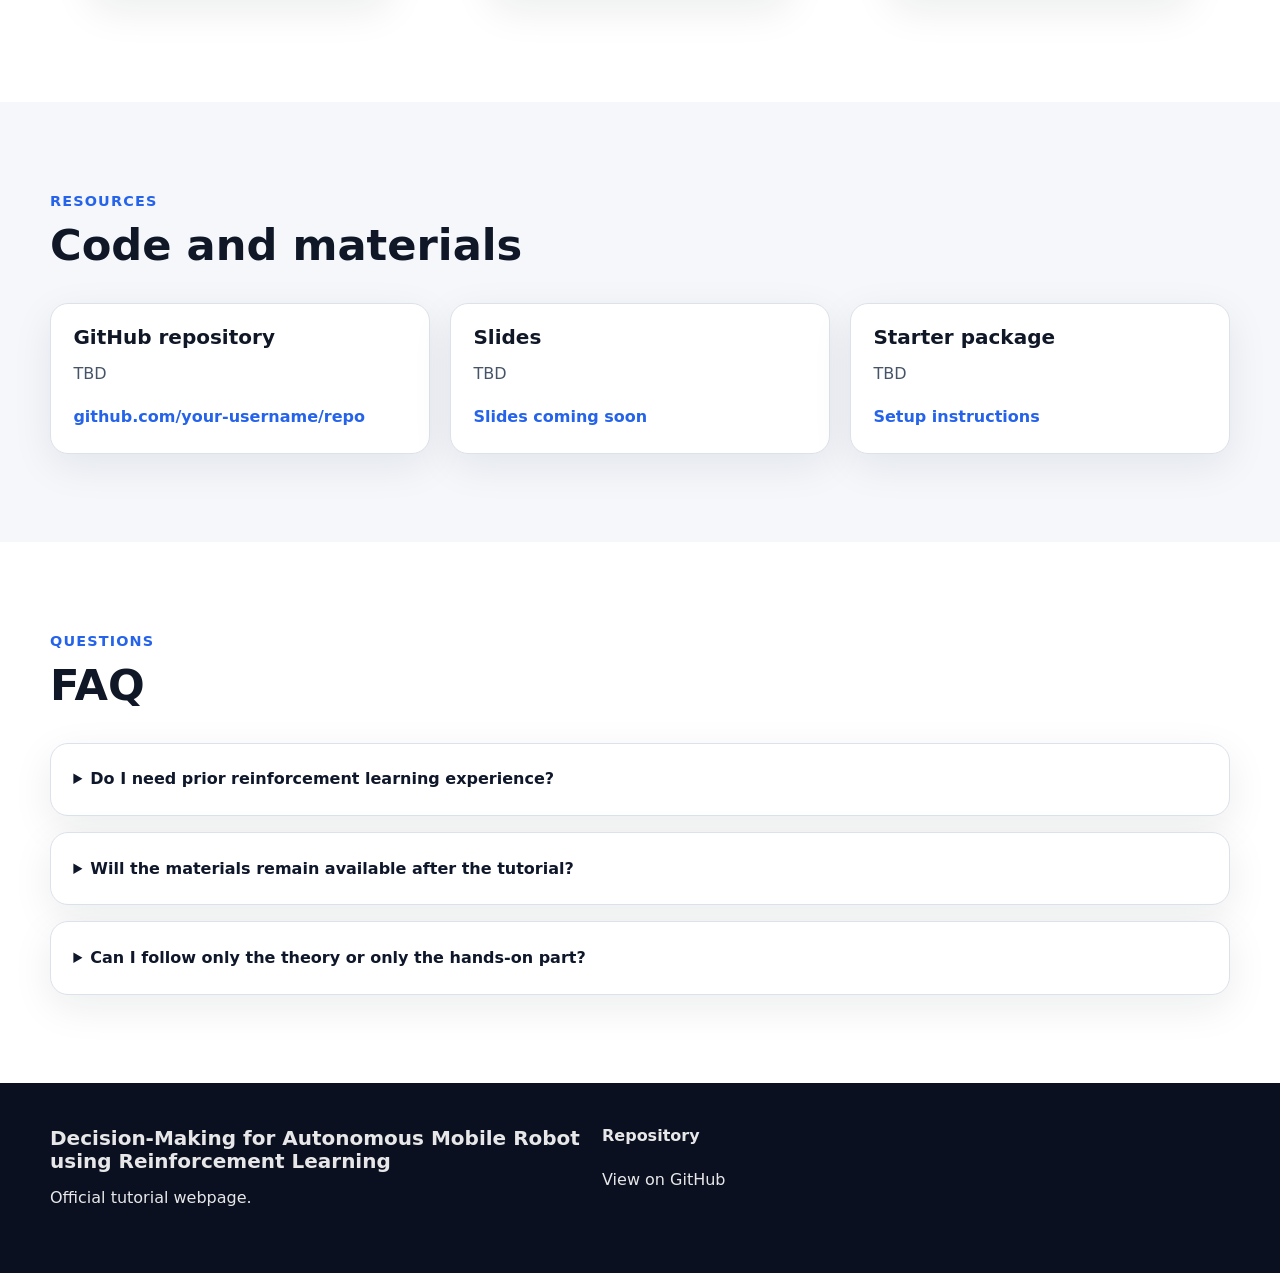
==== commit 080c4b9a: "update text" ====
--- a/index.html
+++ b/index.html
@@ -572,17 +572,17 @@
           <article class="card">
             <h3>GitHub repository</h3>
             <p>
-              Put the tutorial code and this website in the same repository.
-            </p>
-            <a class="text-link" href="https://github.com/your-username/your-repo" target="_blank" rel="noopener noreferrer">
-              github.com/your-username/your-repo
+              TBD
+            </p>
+            <a class="text-link" href="https://github.com/your-username/repo" target="_blank" rel="noopener noreferrer">
+              github.com/your-username/repo
             </a>
           </article>
 
           <article class="card">
             <h3>Slides</h3>
             <p>
-              Add PDF links here when slides are ready.
+              TBD
             </p>
             <a class="text-link" href="#">Slides coming soon</a>
           </article>
@@ -590,7 +590,7 @@
           <article class="card">
             <h3>Starter package</h3>
             <p>
-              Link installation instructions, environment files, and baseline notebooks here.
+             TBD
             </p>
             <a class="text-link" href="#">Setup instructions</a>
           </article>
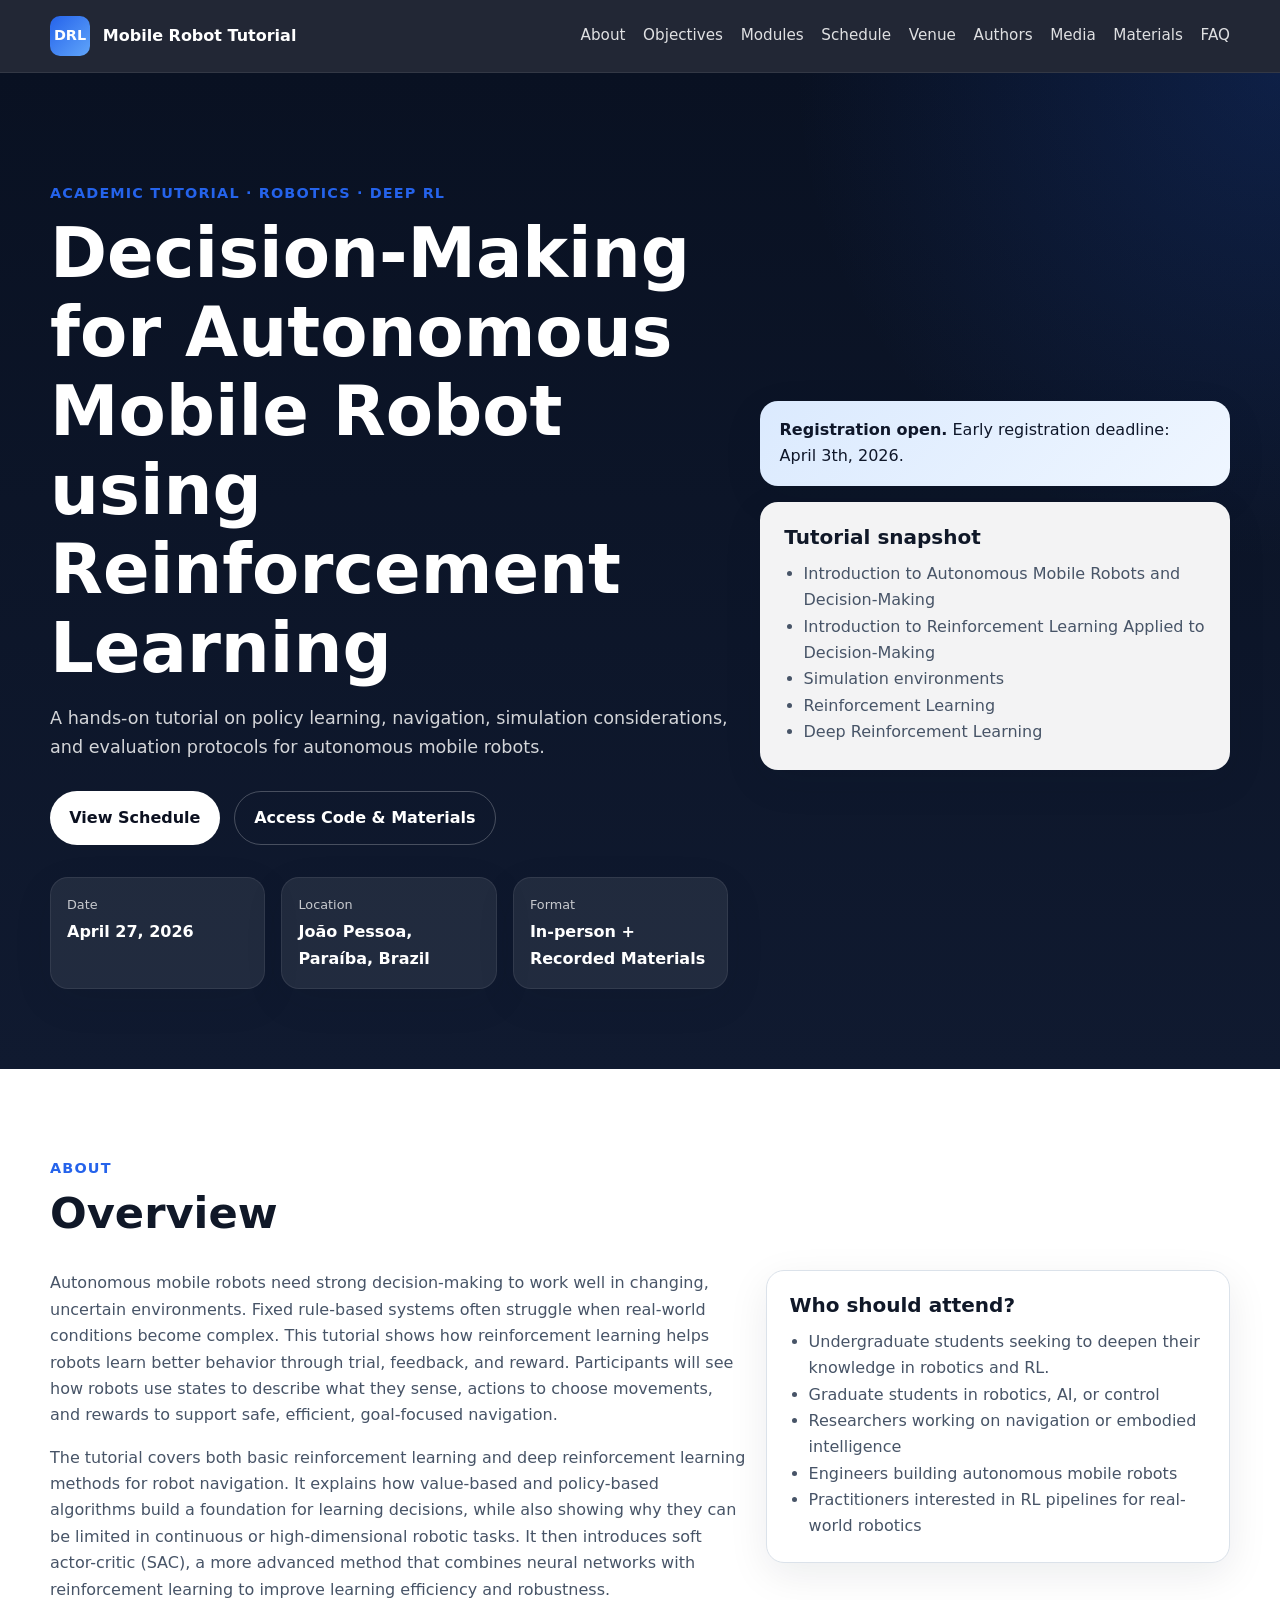
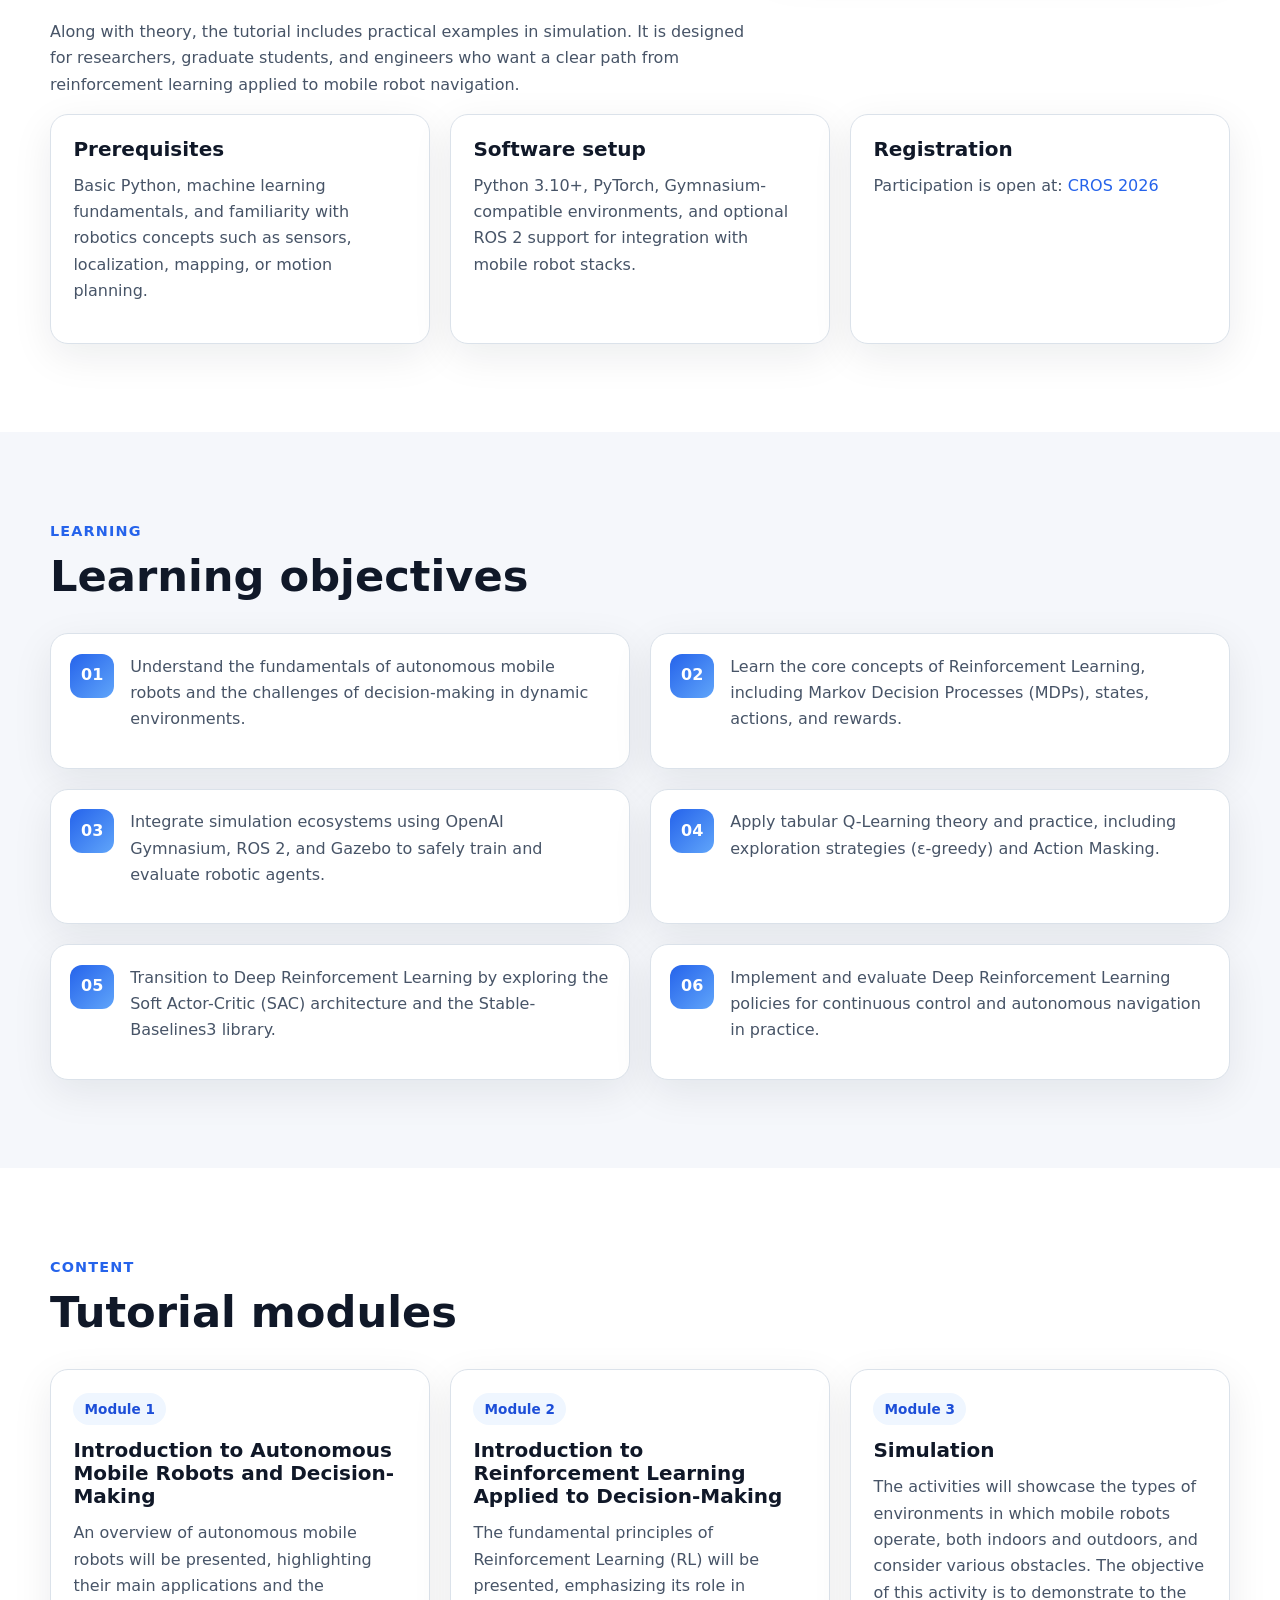
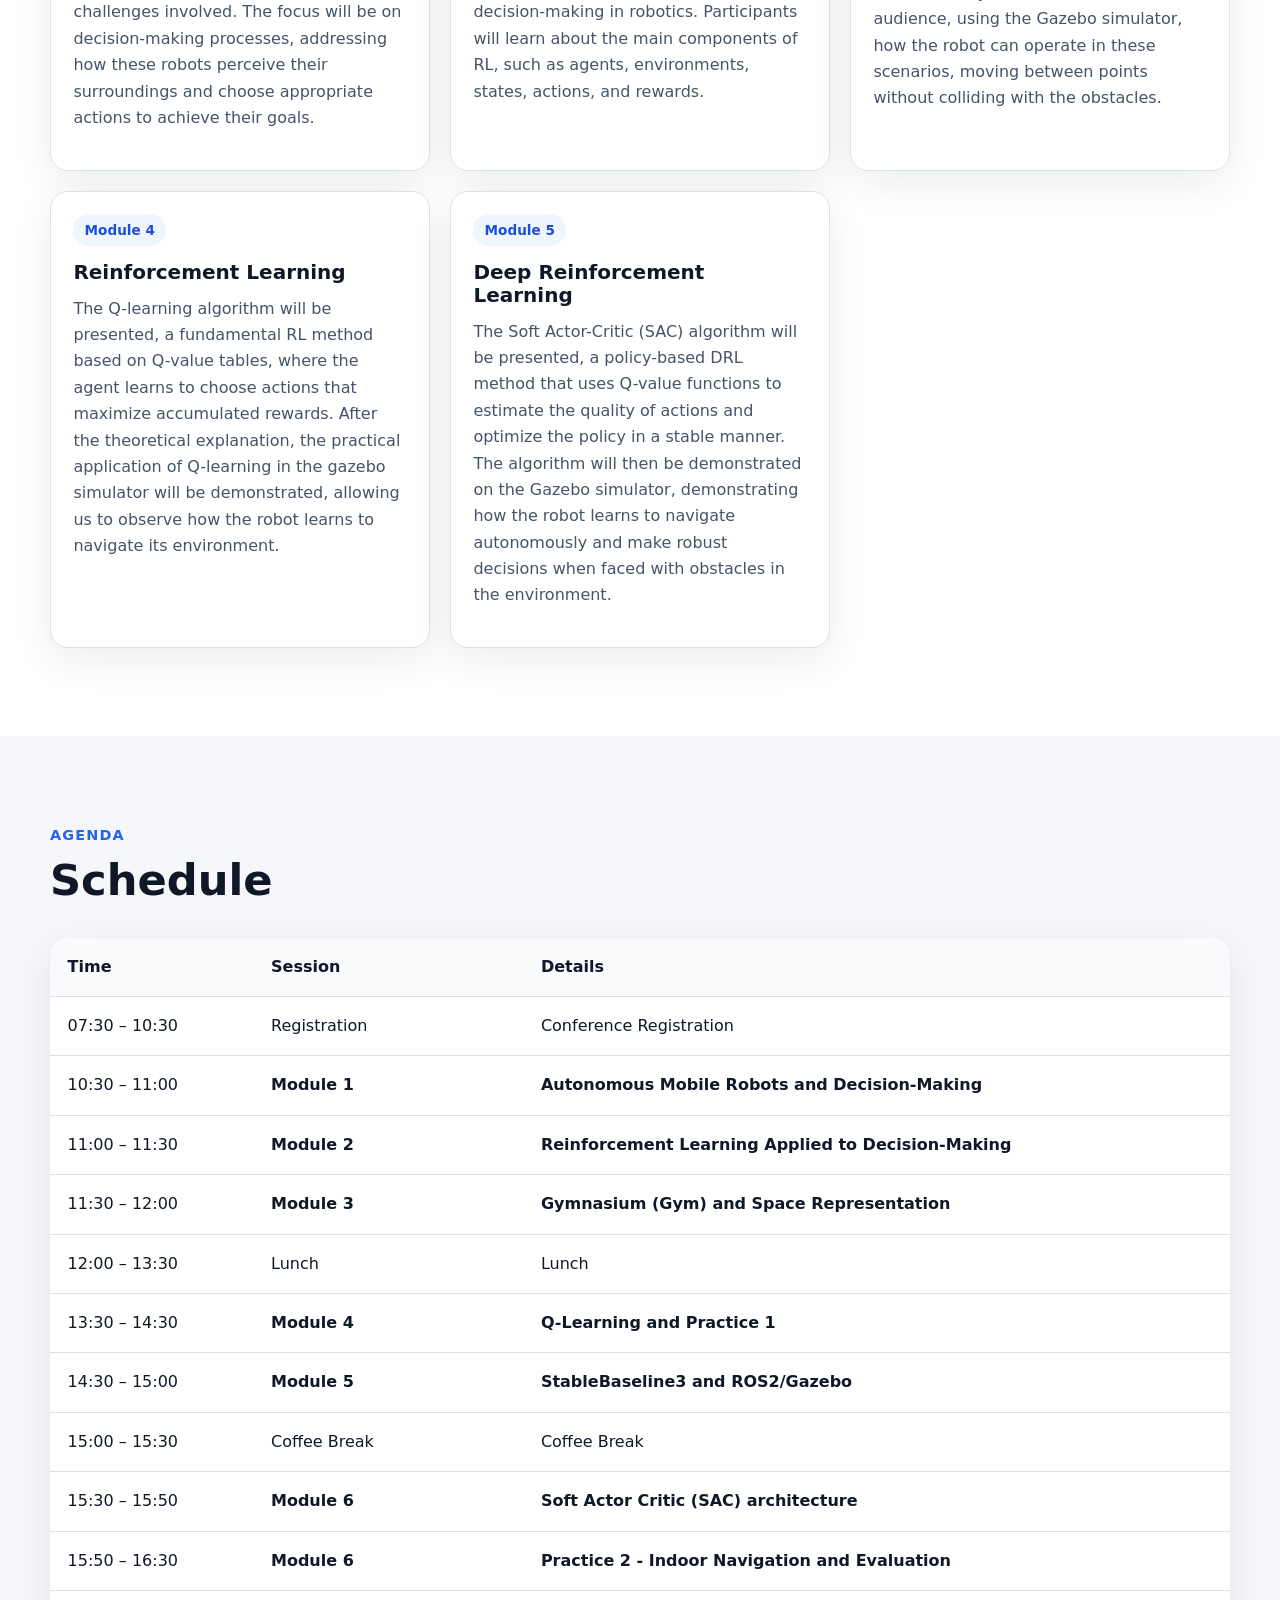
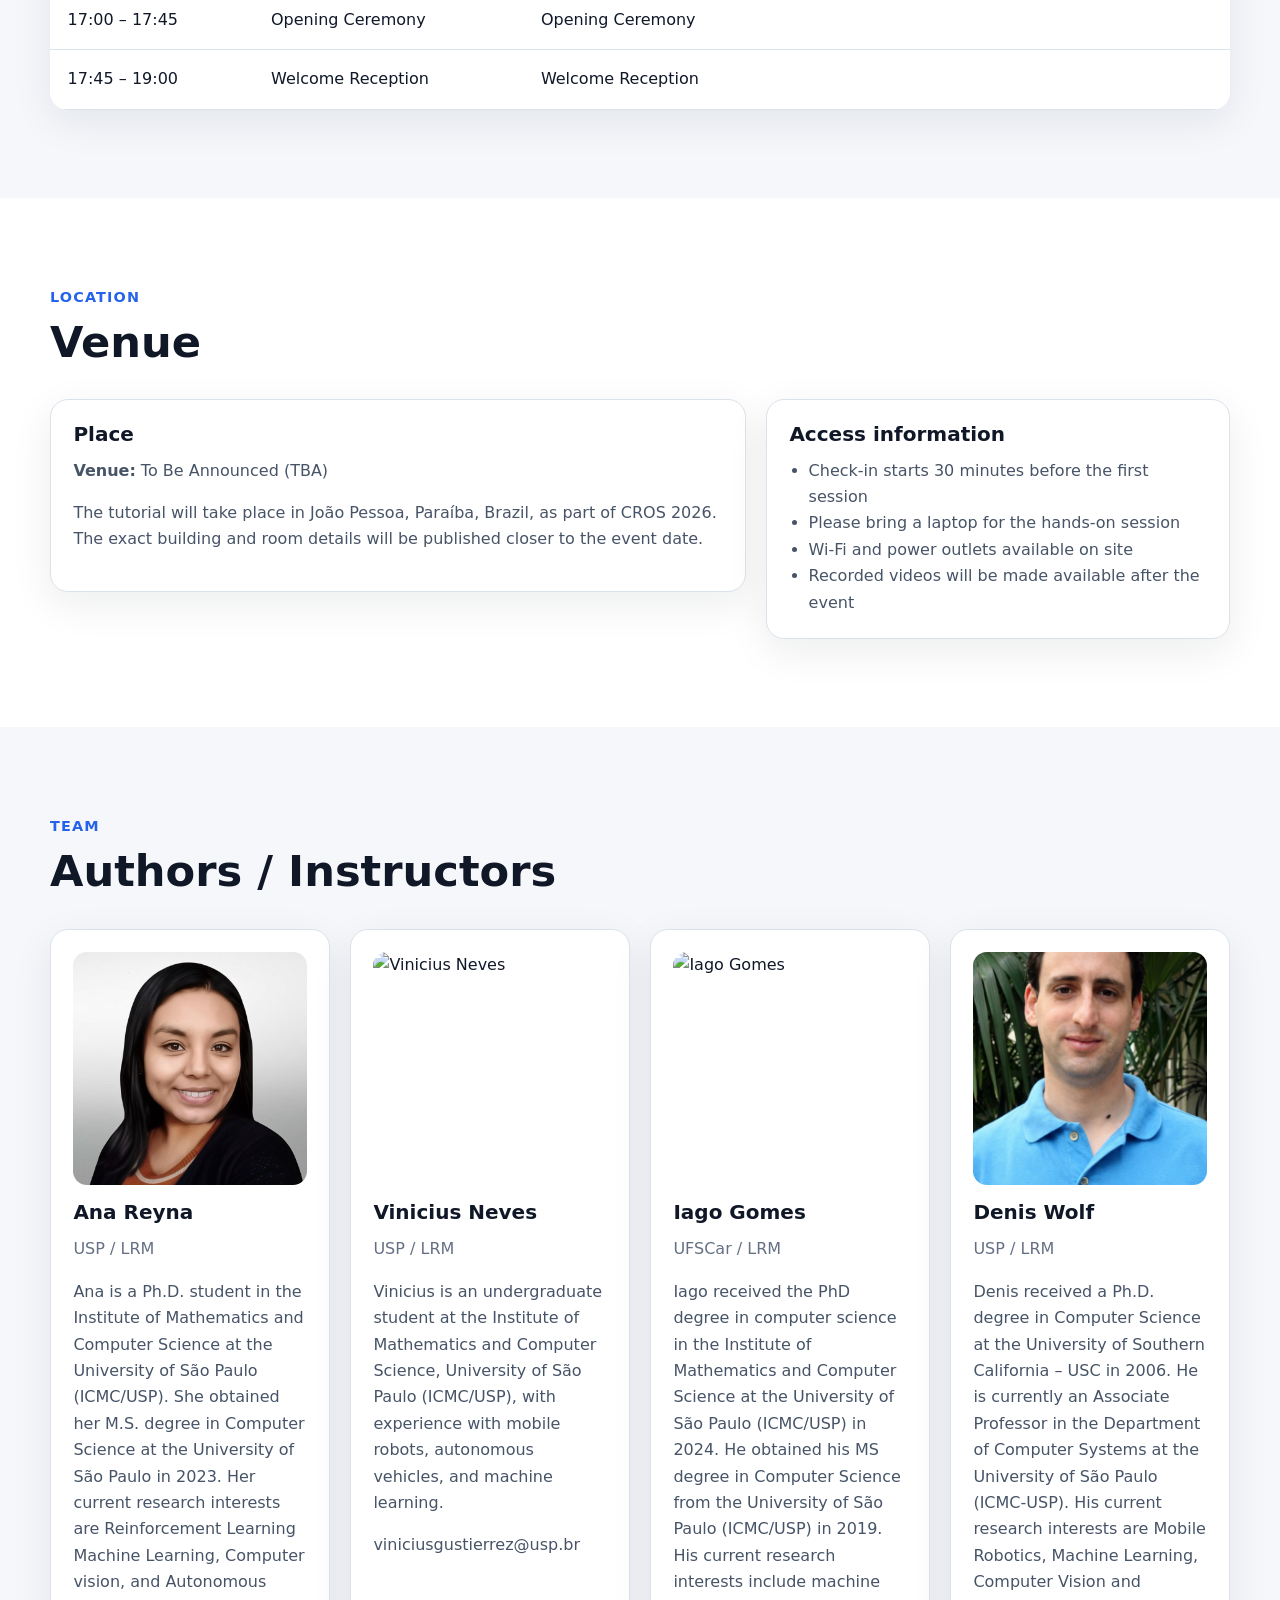
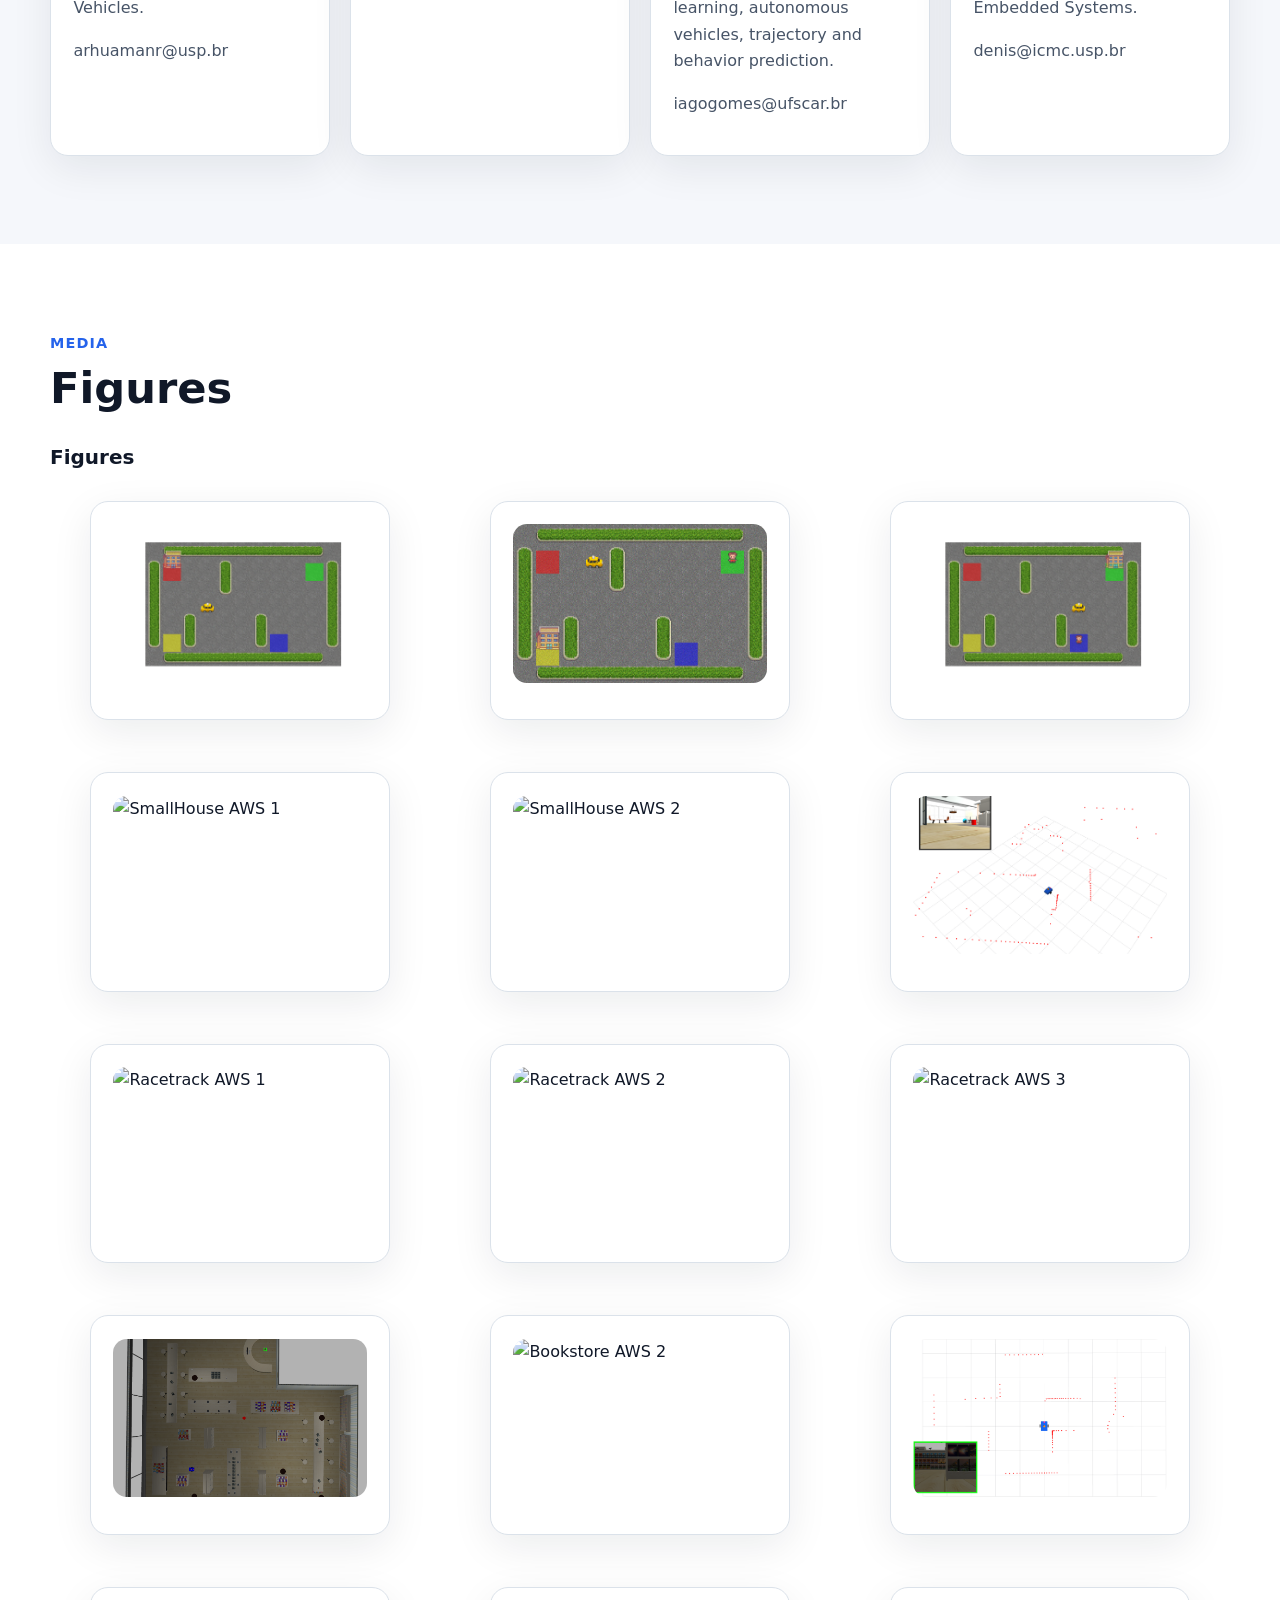
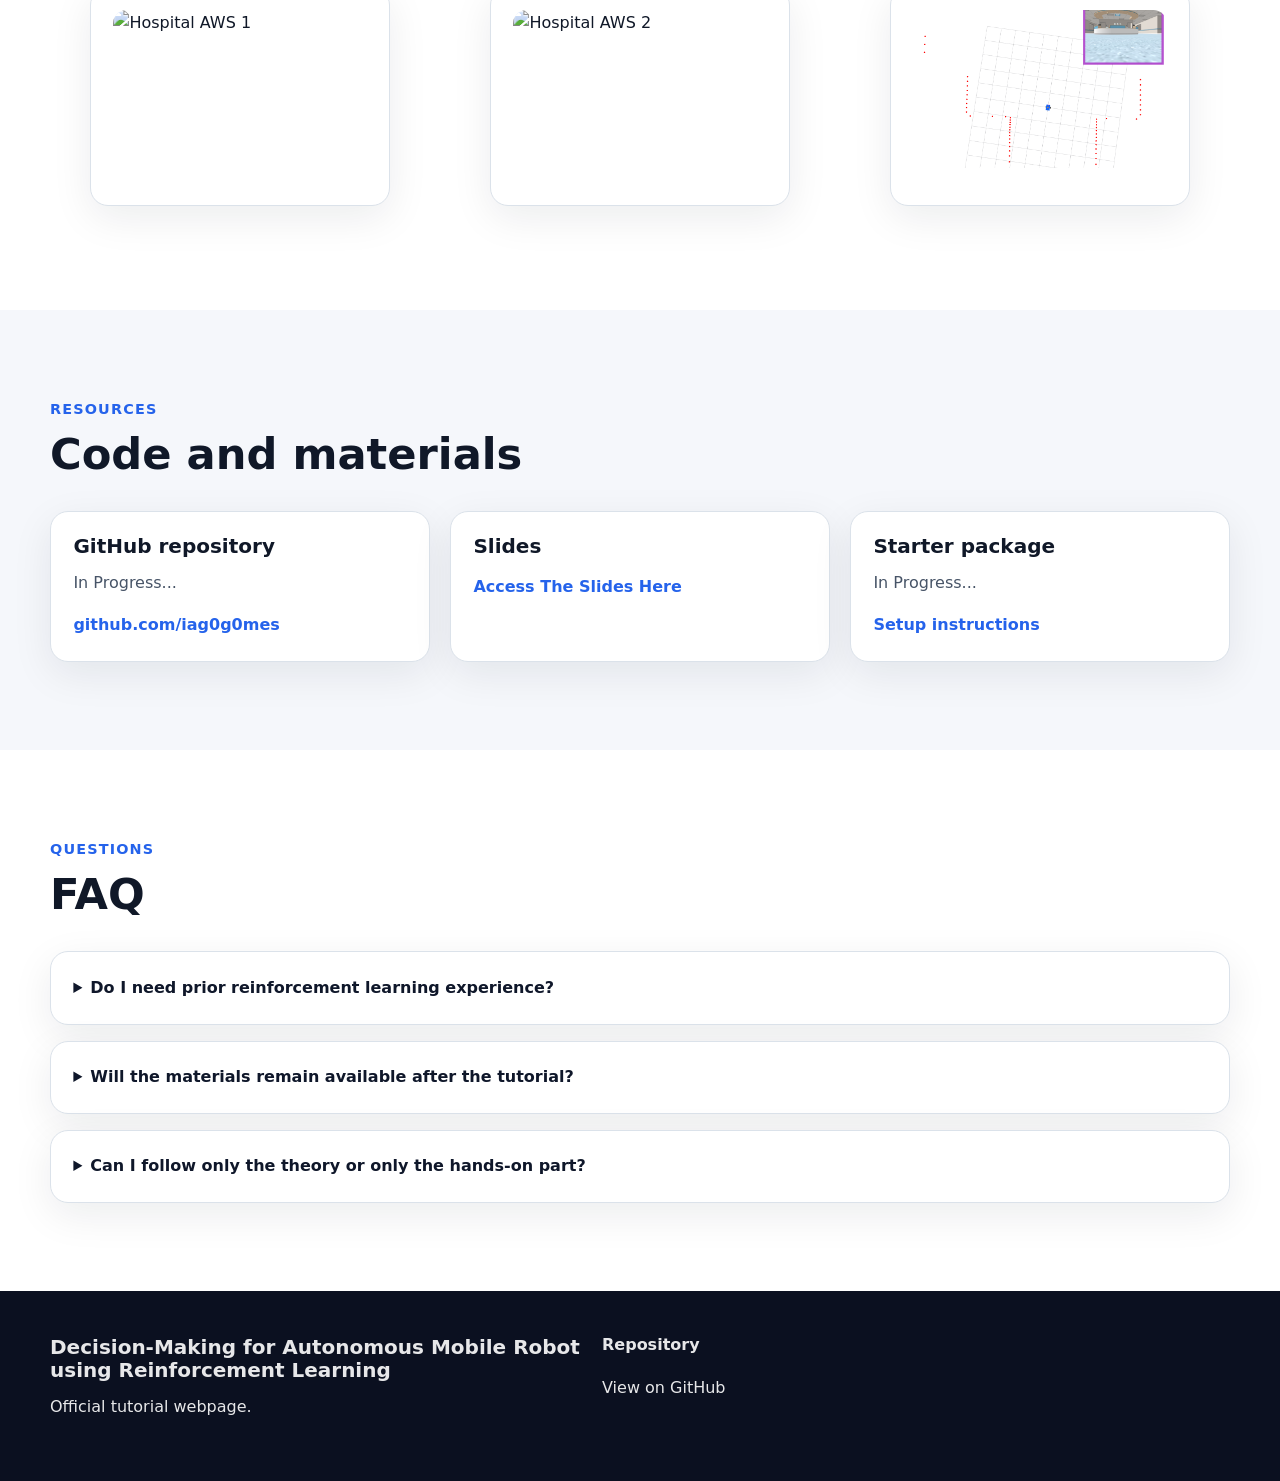
==== commit b74ae15f: "new images, learning objectives and language corrections" ====
--- a/index.html
+++ b/index.html
@@ -78,7 +78,7 @@
             </div>
             <div class="meta-card">
               <span class="meta-label">Location</span>
-              <span class="meta-value">João Pessoal, Paraíba, Brazil</span>
+              <span class="meta-value">João Pessoa, Paraíba, Brazil</span>
             </div>
             <div class="meta-card">
               <span class="meta-label">Format</span>
@@ -89,7 +89,7 @@
 
         <div class="hero-panel">
           <div class="highlight-banner">
-            <p><strong>Registration open.</strong> Early registration deadline: April 3-th, 2026.</p>
+            <p><strong>Registration open.</strong> Early registration deadline: April 3th, 2026.</p>
           </div>
 
           <div class="info-panel">
@@ -128,7 +128,7 @@
             learning to improve learning efficiency and robustness.</p>
 
           <p>Along with theory, the tutorial includes practical examples in simulation. It is designed for researchers, 
-            graduate students, and engineers who want a clear path from reinforcement learning applied to mobile robots navigation.</p>
+            graduate students, and engineers who want a clear path from reinforcement learning applied to mobile robot navigation.</p>
 
           </div>
 
@@ -178,22 +178,30 @@
           <h2>Learning objectives</h2>
         </div>
 
-        <div class="objectives-grid">
+       <div class="objectives-grid">
           <div class="objective-item">
             <span>01</span>
-            <p>Understand the formulation of mobile robot decision-making as an RL problem.</p>
+            <p>Understand the fundamentals of autonomous mobile robots and the challenges of decision-making in dynamic environments.</p>
           </div>
           <div class="objective-item">
             <span>02</span>
-            <p>Compare policy-gradient, actor-critic, and value-based approaches for navigation tasks.</p>
+            <p>Learn the core concepts of Reinforcement Learning, including Markov Decision Processes (MDPs), states, actions, and rewards.</p>
           </div>
           <div class="objective-item">
             <span>03</span>
-            <p>Design reward functions, observation spaces, and evaluation metrics for robotic agents.</p>
+            <p>Integrate simulation ecosystems using OpenAI Gymnasium, ROS 2, and Gazebo to safely train and evaluate robotic agents.</p>
           </div>
           <div class="objective-item">
             <span>04</span>
-            <p>Identify deployment challenges such as sim-to-real transfer, safety, and sample efficiency.</p>
+            <p>Apply tabular Q-Learning theory and practice, including exploration strategies (&epsilon;-greedy) and Action Masking.</p>
+          </div>
+          <div class="objective-item">
+            <span>05</span>
+            <p>Transition to Deep Reinforcement Learning by exploring the Soft Actor-Critic (SAC) architecture and the Stable-Baselines3 library.</p>
+          </div>
+          <div class="objective-item">
+            <span>06</span>
+            <p>Implement and evaluate Deep Reinforcement Learning policies for continuous control and autonomous navigation in practice.</p>
           </div>
         </div>
       </div>
@@ -354,9 +362,9 @@
         <div class="two-col">
           <div class="card">
             <h3>Place</h3>
-            <p><strong>Example venue:</strong> University / Conference Venue Hall A</p>
-            <p>
-              Lorem ipsum dolor sit amet, consectetur adipiscing elit. Vivamus a mauris id nunc posuere bibendum sed sed nisi.
+            <p><strong>Venue:</strong> To Be Announced (TBA)</p>
+            <p>
+              The tutorial will take place in João Pessoa, Paraíba, Brazil, as part of CROS 2026. The exact building and room details will be published closer to the event date.
             </p>
           </div>
 
@@ -387,9 +395,9 @@
             <p class="muted">USP / LRM</p>
             <p>Ana is a Ph.D. student in the Institute of Mathematics and Computer Science at the 
               University of São Paulo (ICMC/USP). She obtained her M.S. degree in Computer Science 
-              at the University of S\~ao Paulo in 2023. Her current research interests are Reinforcement 
+              at the University of São Paulo in 2023. Her current research interests are Reinforcement 
               Learning Machine Learning, Computer vision, and Autonomous Vehicles.</p>
-            <p>arhuamanr at usp dot br</p>
+            <p>arhuamanr@usp.br</p>
           </article>
 
           <article class="card author-card">
@@ -397,9 +405,9 @@
             <h3>Vinicius Neves</h3>
             <p class="muted">USP / LRM</p>
             <p>Vinicius is an undergraduate student at the  Institute of Mathematics and Computer Science, 
-              University of Sãao Paulo (ICMC/USP), with experience with mobile robots, autonomous
+              University of São Paulo (ICMC/USP), with experience with mobile robots, autonomous
                vehicles, and machine learning.</p>
-            <p> viniciusgustierrez at usp dot br</p>
+            <p> viniciusgustierrez@usp.br</p>
           </article>
 
           <article class="card author-card">
@@ -411,7 +419,7 @@
               He obtained his MS degree in Computer Science from the University of São Paulo (ICMC/USP) in 2019. 
               His current research interests include machine learning, autonomous vehicles, trajectory and 
               behavior prediction.</p>
-            <p>iagogomes at ufscar dot br</p>
+            <p>iagogomes@ufscar.br</p>
           </article>
 
           <article class="card author-card">
@@ -423,7 +431,7 @@
               of Computer Systems at the University of São Paulo (ICMC-USP). His current research 
               interests are Mobile Robotics, Machine Learning, Computer Vision and
                Embedded Systems.</p>
-            <p>denis at icmc dot dot br</p>
+            <p>denis@icmc.usp.br</p>
           </article>
         </div>
       </div>
@@ -486,12 +494,12 @@
             </figure>
 
             <figure class="card figure-card">
-              <img src="./assets/figures/taxi/rl_robot_8.png" alt="Taxi 2" />
-              <!-- <figcaption>Lorem ipsum dolor sit amet, consectetur adipiscing elit. Vivamus a mauris id nunc posuere bibendum sed sed nisi.</figcaption> -->
-            </figure>
-
-            <figure class="card figure-card">
-              <img src="./assets/figures/taxi/rl_robot_9.png" alt="Taxi 3" />
+              <img src="./assets/figures/taxi/taxi1.gif" alt="Taxi 2" />
+              <!-- <figcaption>Lorem ipsum dolor sit amet, consectetur adipiscing elit. Vivamus a mauris id nunc posuere bibendum sed sed nisi.</figcaption> -->
+            </figure>
+
+            <figure class="card figure-card">
+              <img src="./assets/figures/taxi/taxi2.gif" alt="Taxi 3" />
               <!-- <figcaption>Lorem ipsum dolor sit amet, consectetur adipiscing elit. Vivamus a mauris id nunc posuere bibendum sed sed nisi.</figcaption> -->
             </figure>
 
@@ -572,25 +580,24 @@
           <article class="card">
             <h3>GitHub repository</h3>
             <p>
-              TBD
-            </p>
-            <a class="text-link" href="https://github.com/your-username/repo" target="_blank" rel="noopener noreferrer">
-              github.com/your-username/repo
+              In Progress...
+            </p>
+            <a class="text-link" href="https://github.com/iag0g0mes" target="_blank" rel="noopener noreferrer">
+              github.com/iag0g0mes
             </a>
           </article>
 
           <article class="card">
             <h3>Slides</h3>
             <p>
-              TBD
-            </p>
-            <a class="text-link" href="#">Slides coming soon</a>
+            </p>
+            <a class="text-link" href="https://docs.google.com/presentation/d/1_MxhRH_voSYTWjdKaBzGfKcqtco66x2vCFCuTdZrZPk/edit?usp=sharing">Access The Slides Here</a>
           </article>
 
           <article class="card">
             <h3>Starter package</h3>
             <p>
-             TBD
+             In Progress...
             </p>
             <a class="text-link" href="#">Setup instructions</a>
           </article>
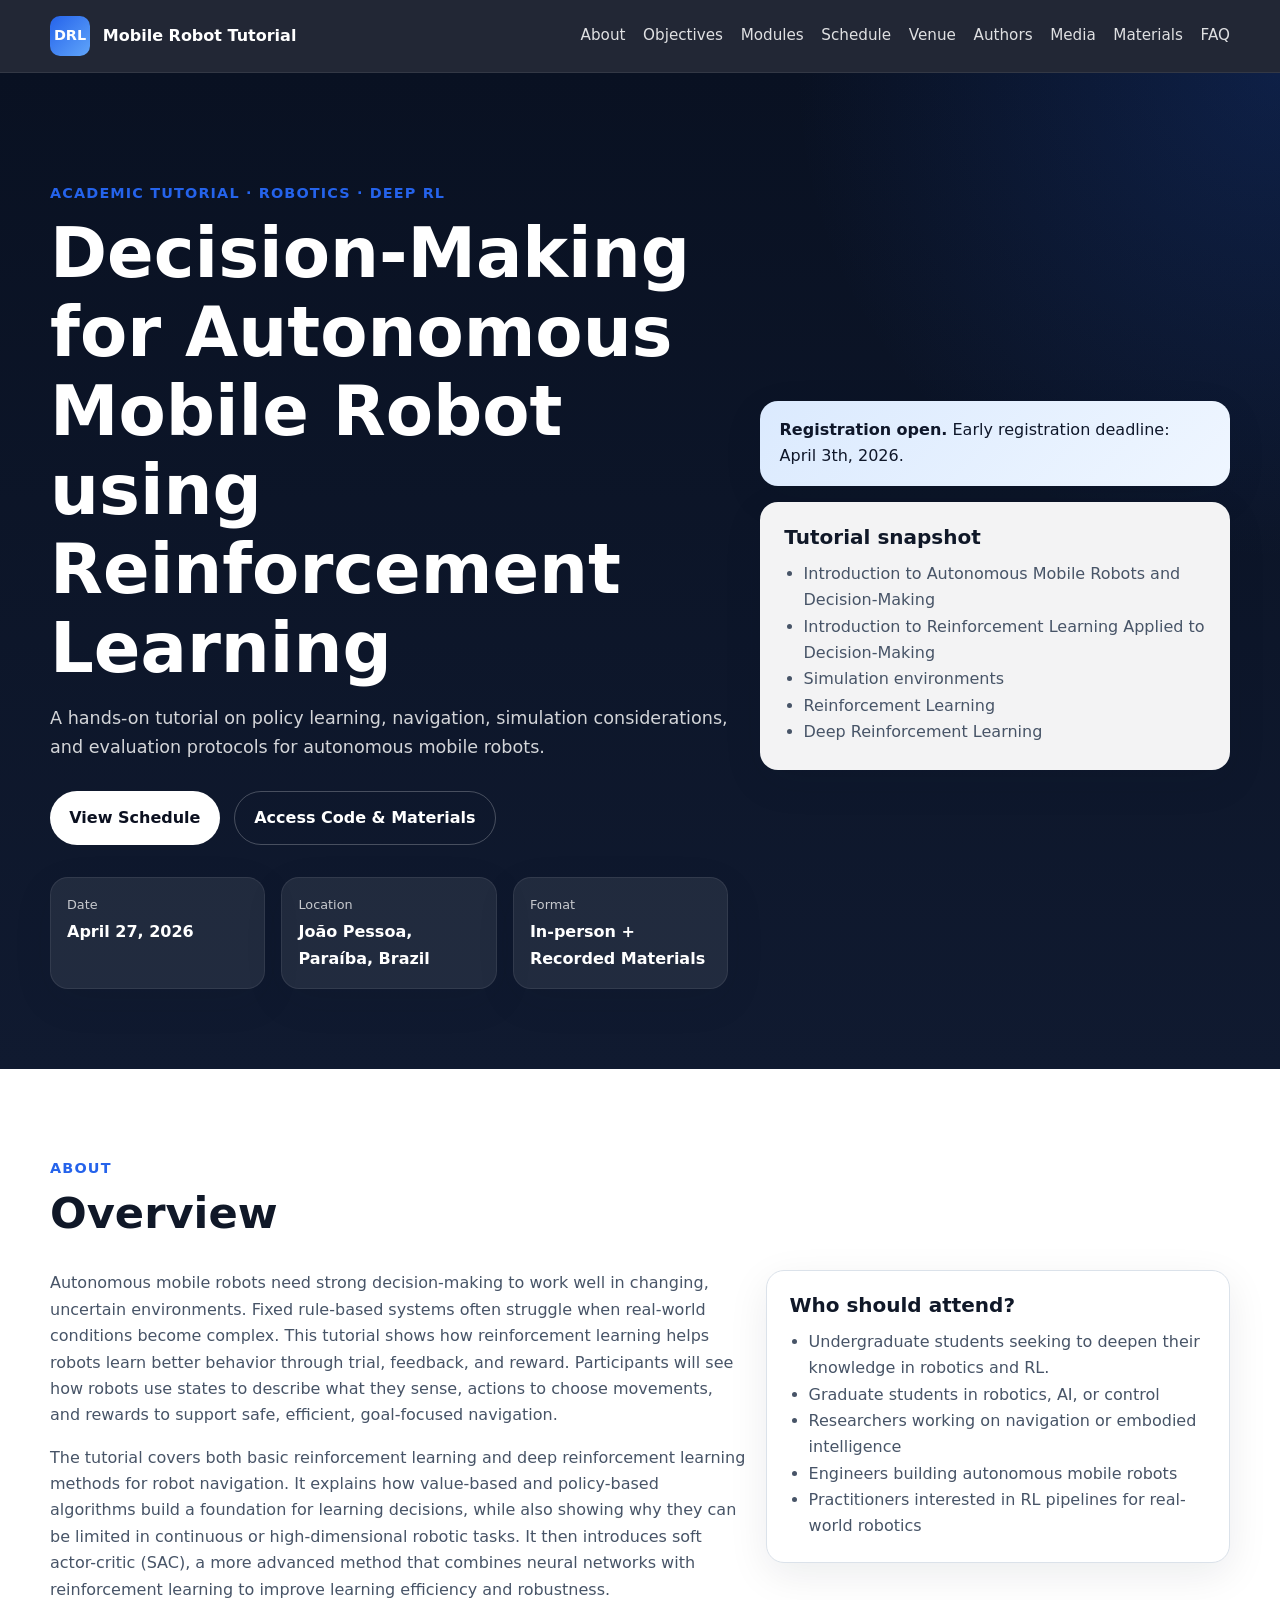
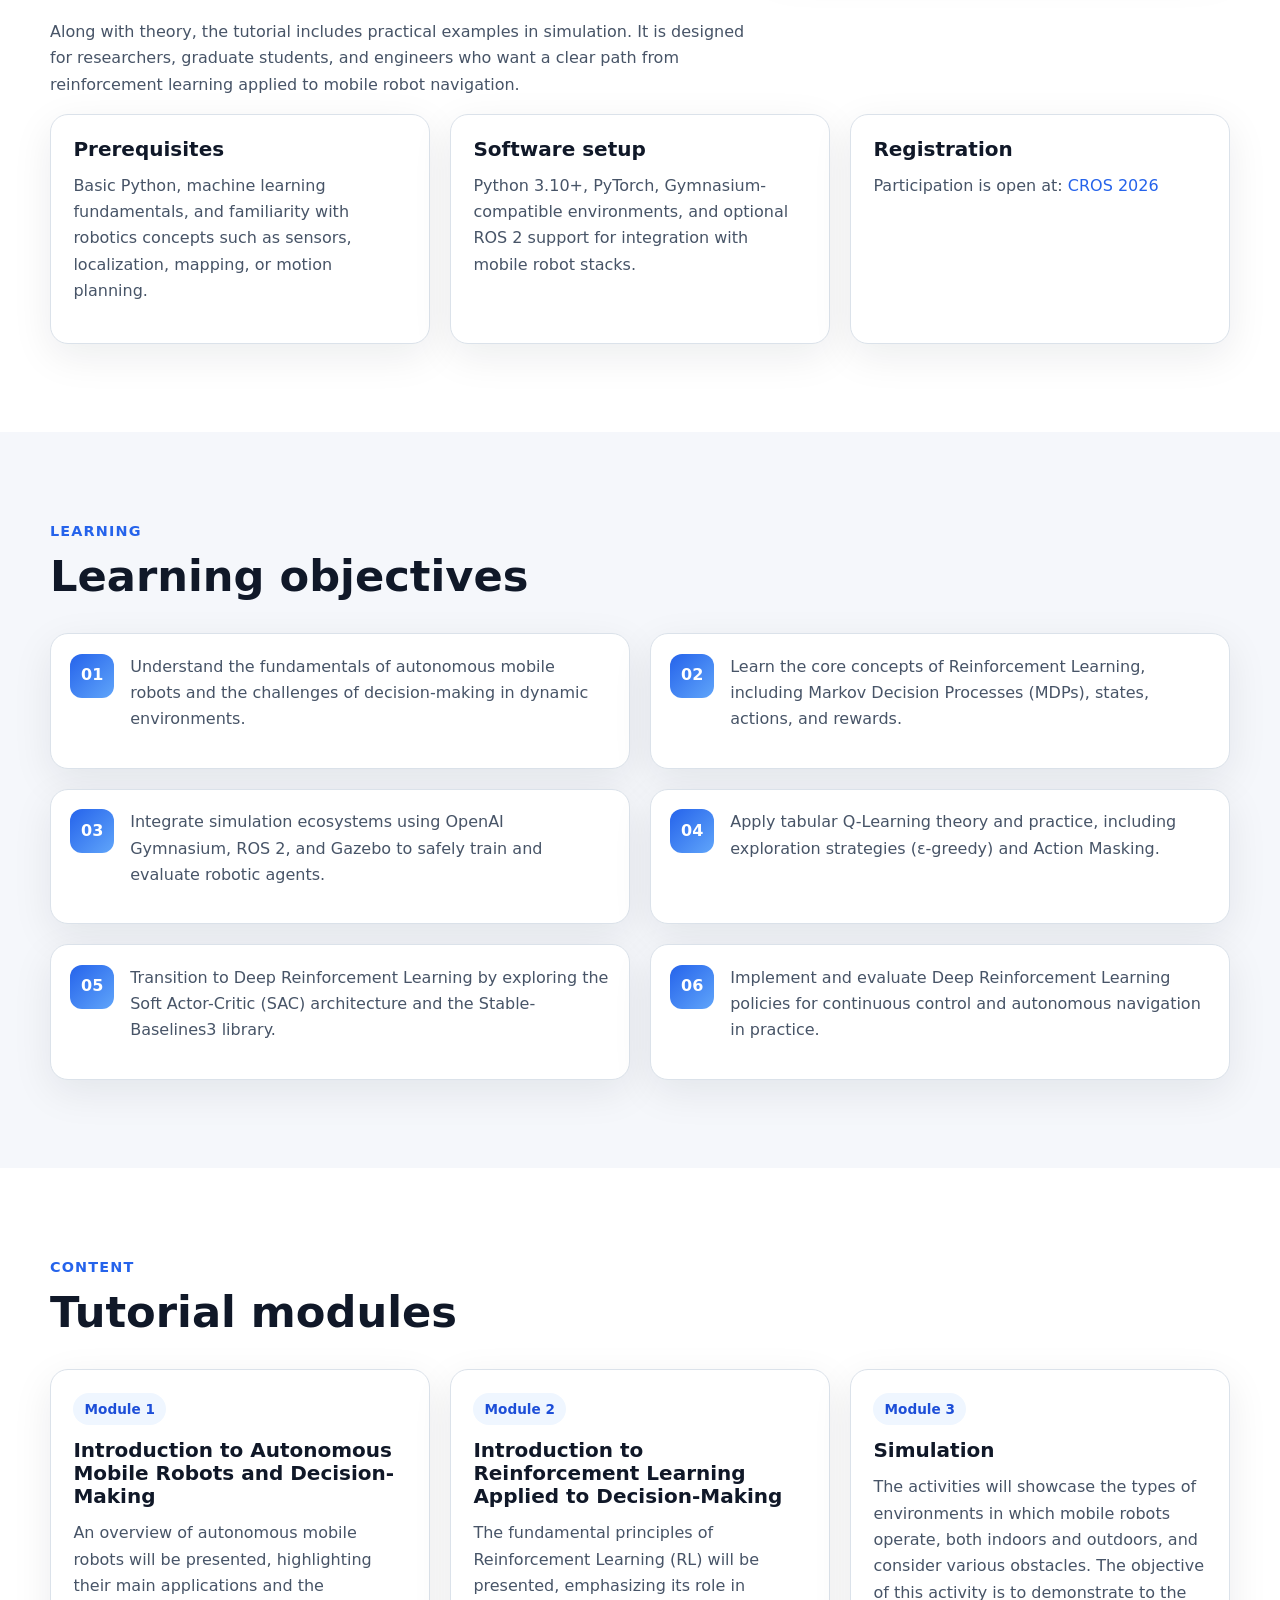
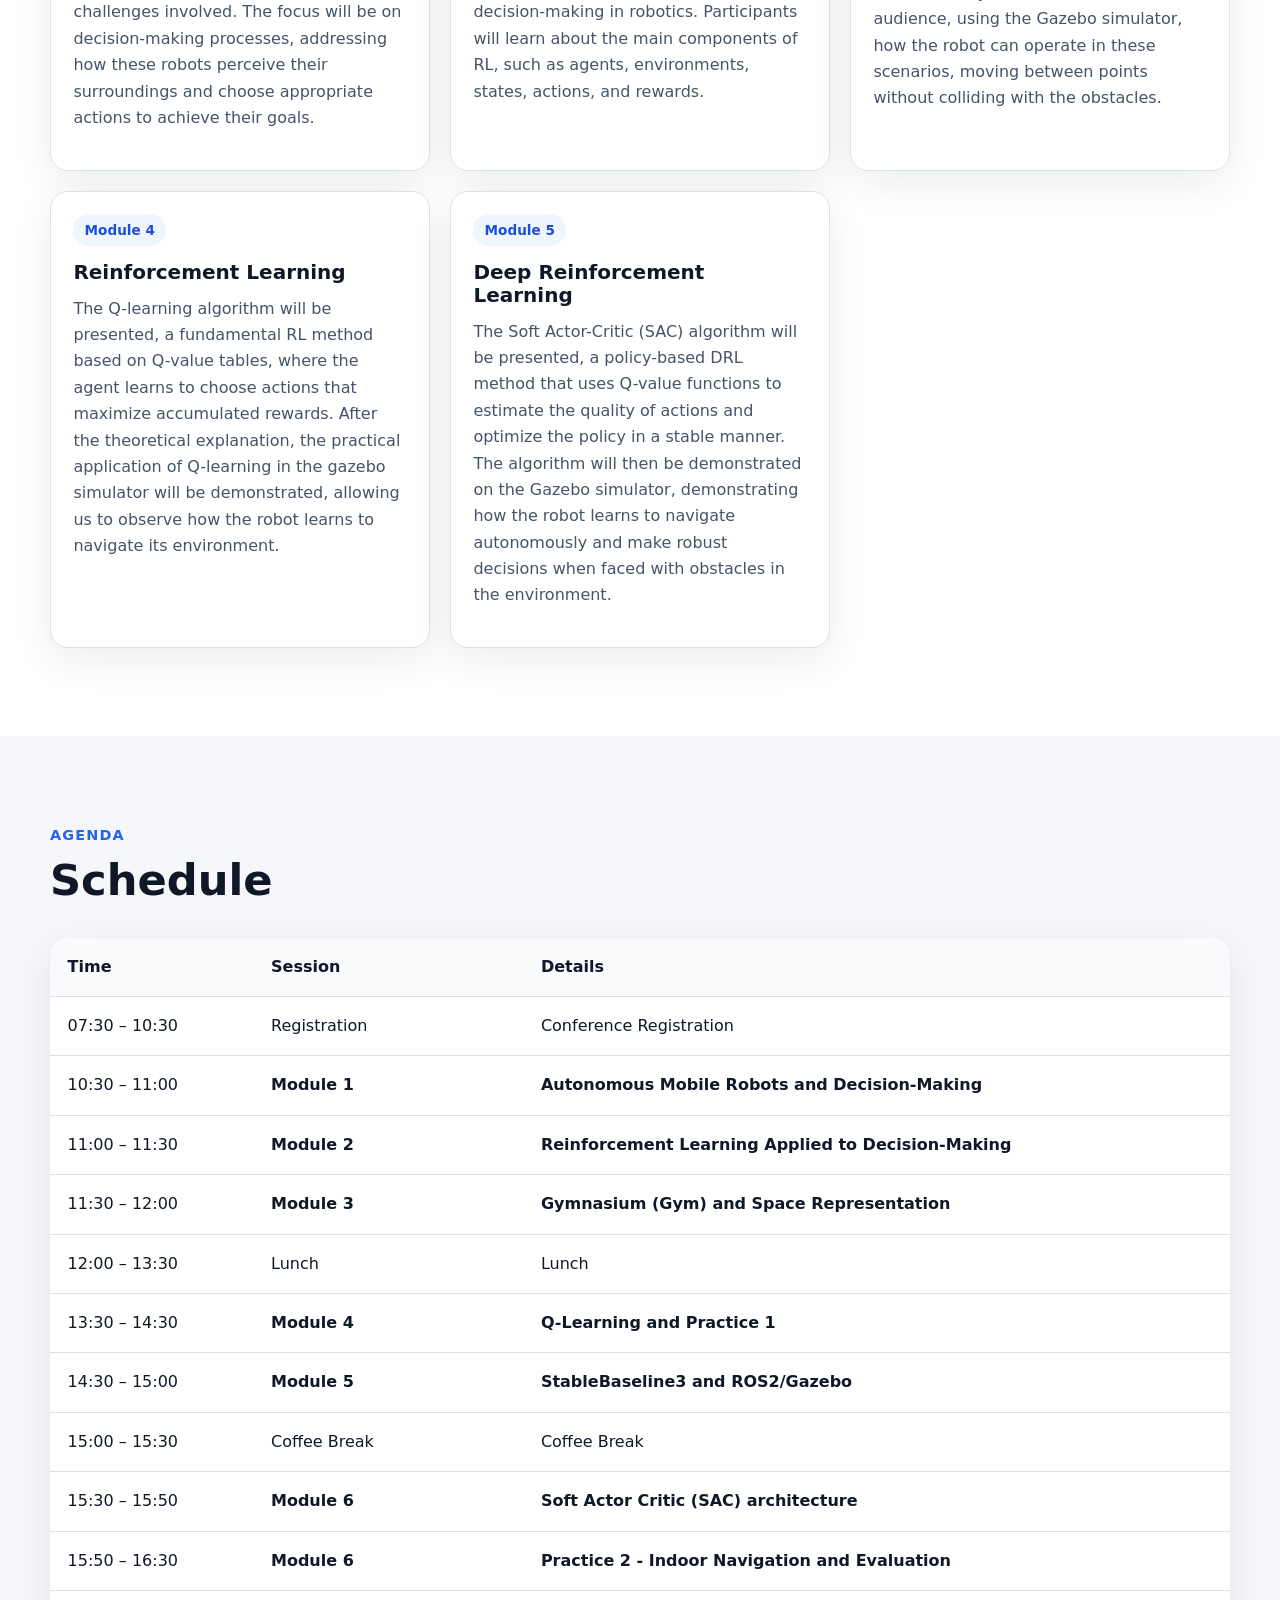
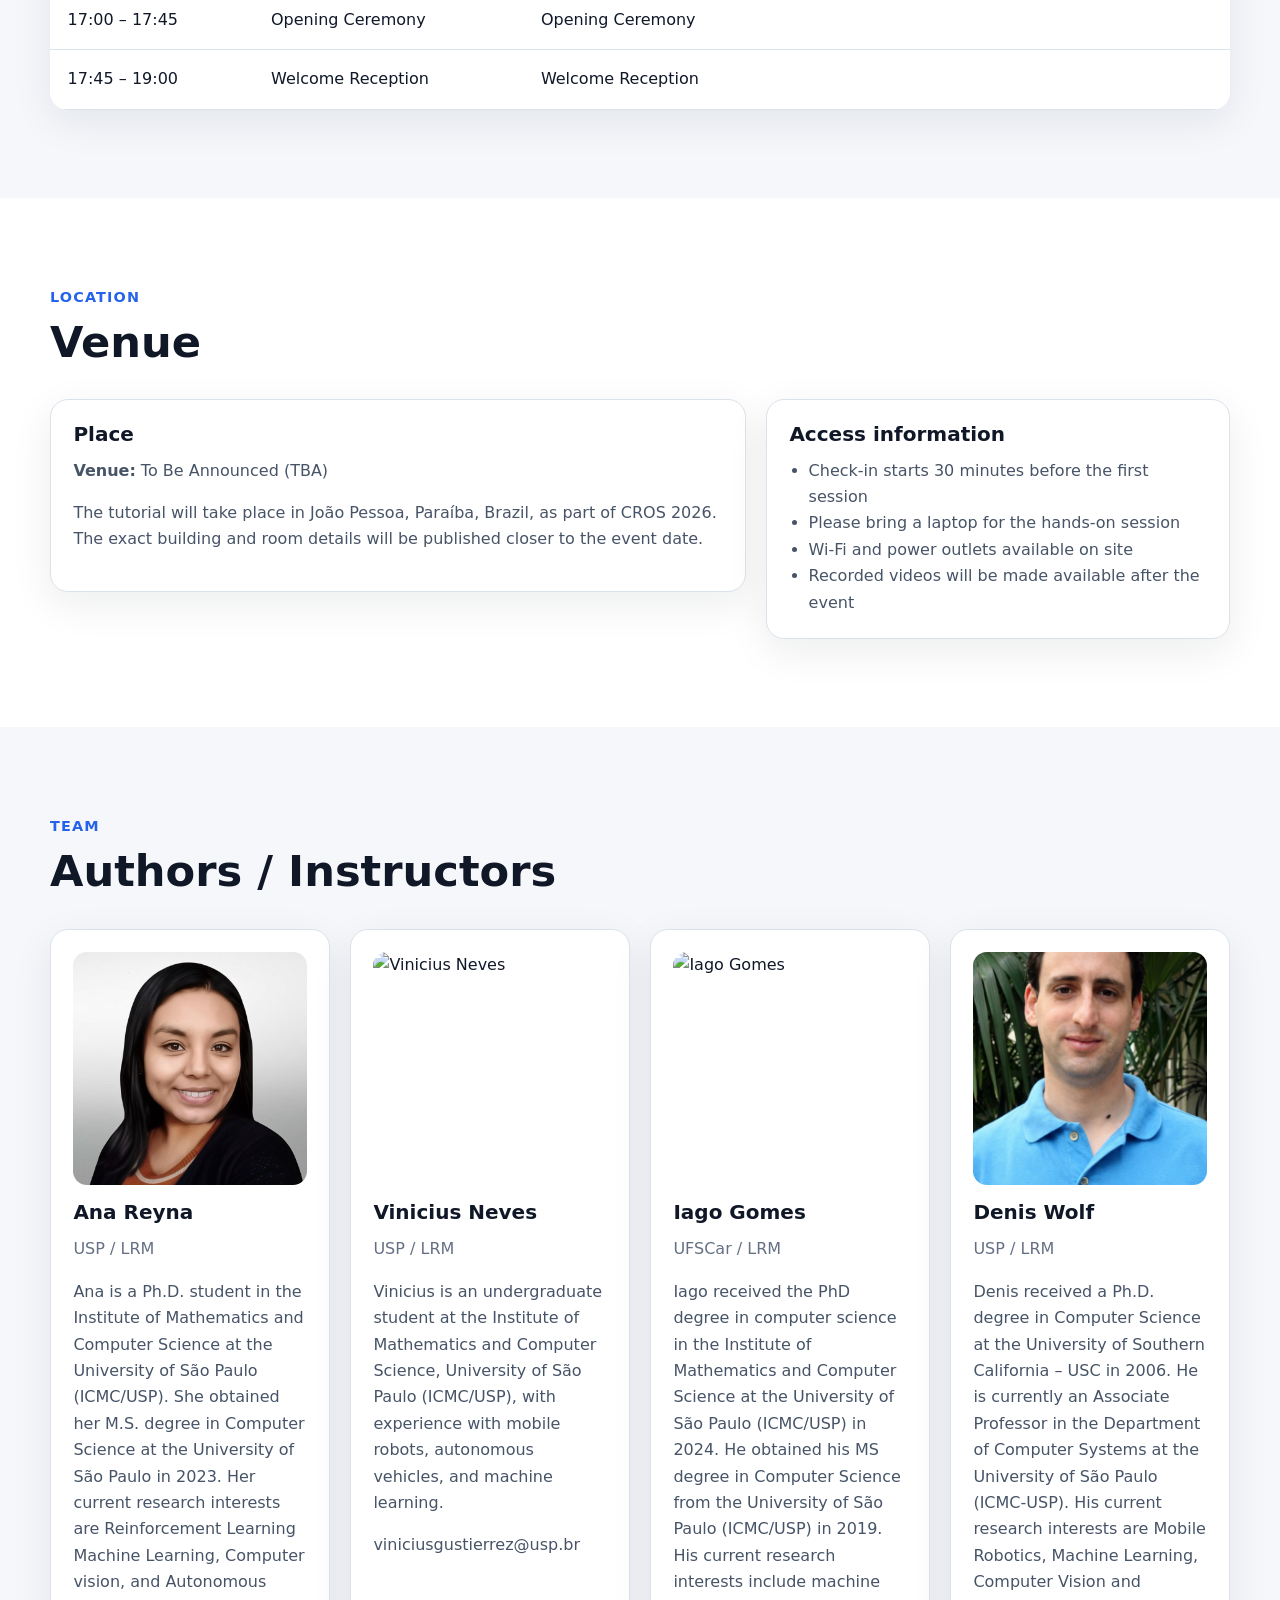
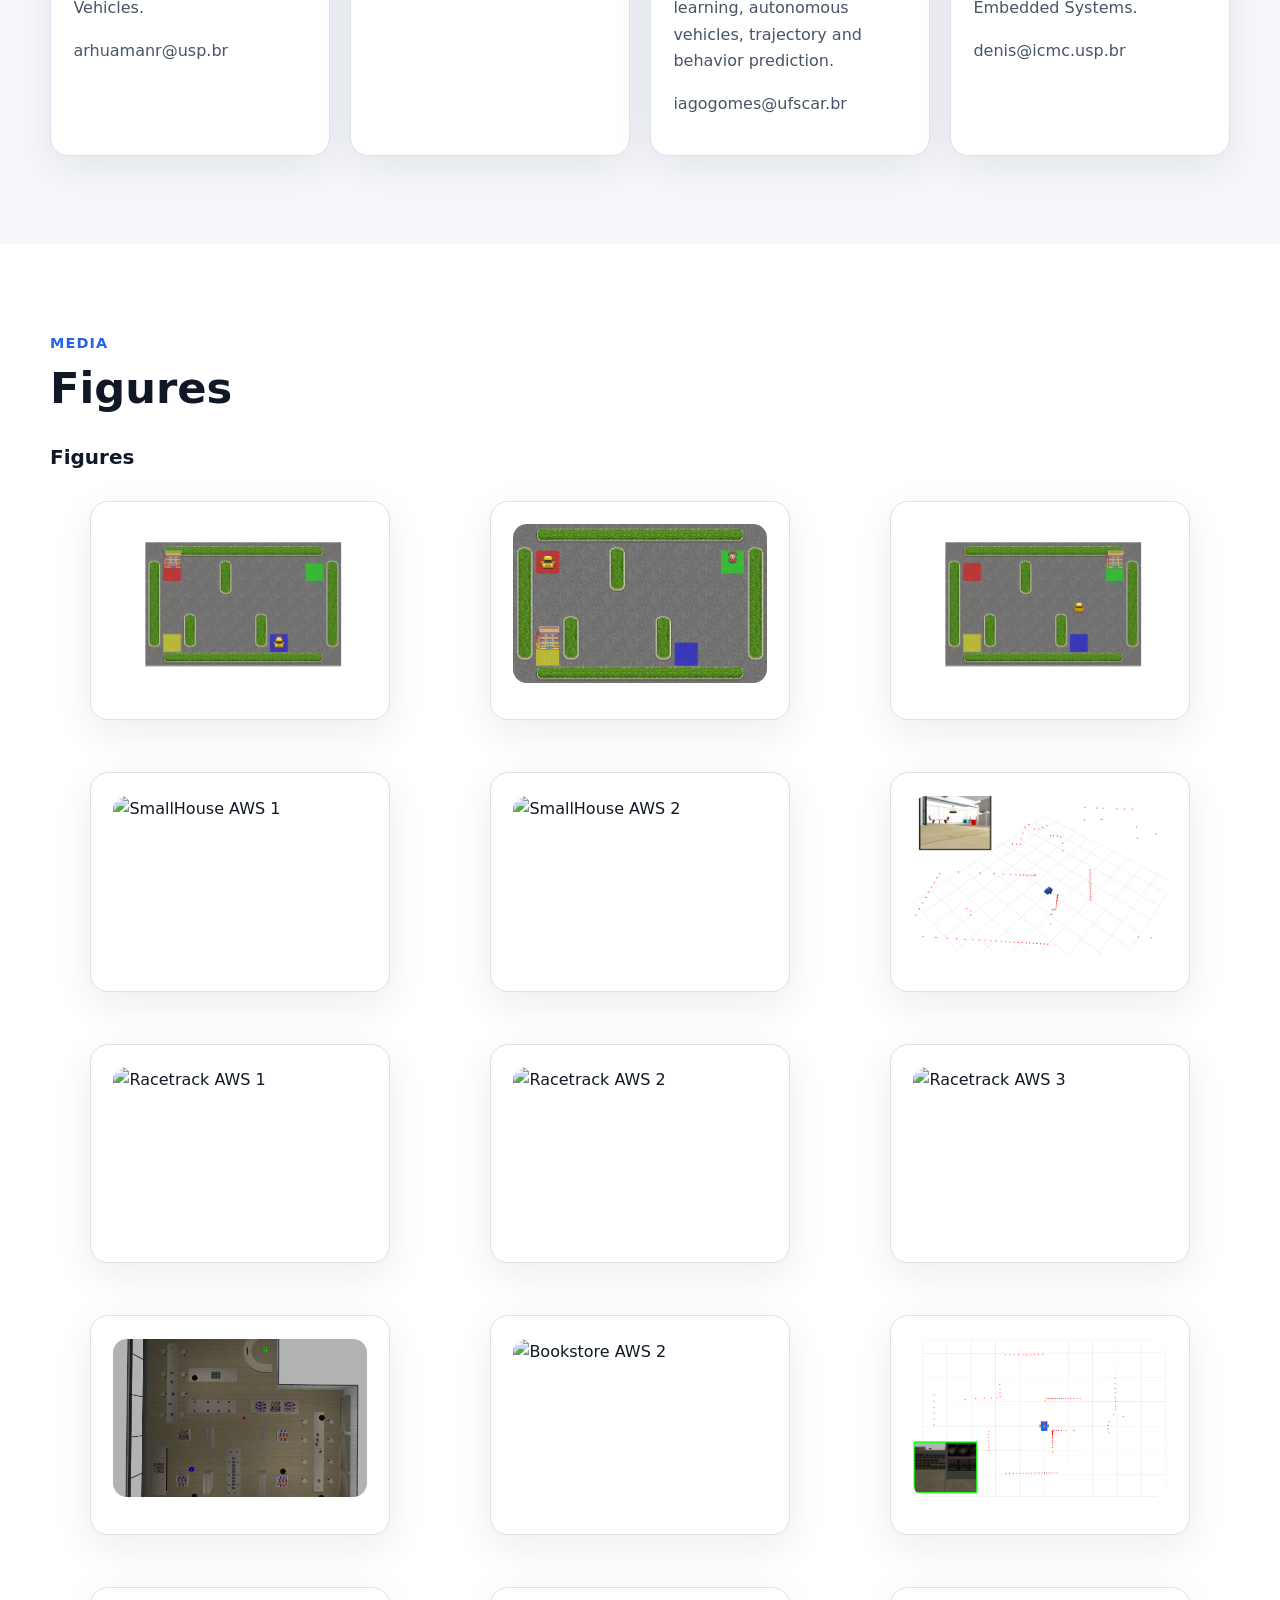
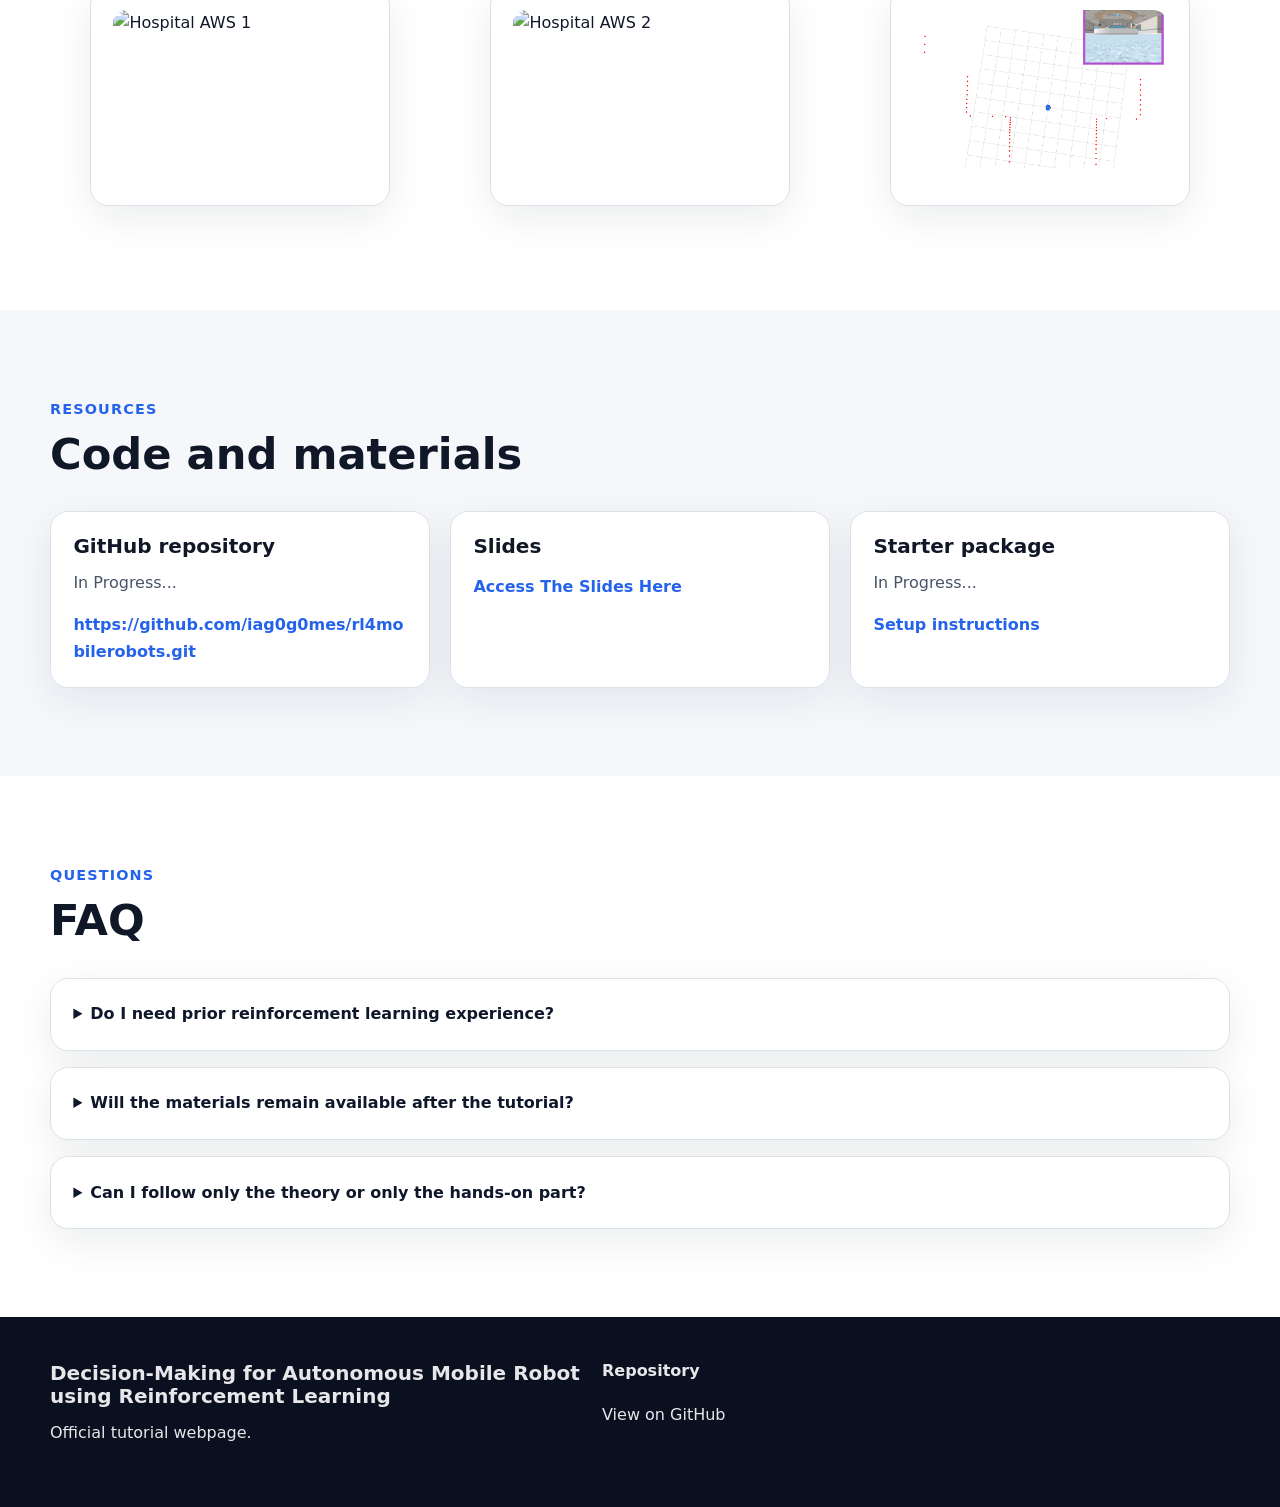
==== commit 2e9583a1: "Update index.html" ====
--- a/index.html
+++ b/index.html
@@ -582,8 +582,8 @@
             <p>
               In Progress...
             </p>
-            <a class="text-link" href="https://github.com/iag0g0mes" target="_blank" rel="noopener noreferrer">
-              github.com/iag0g0mes
+            <a class="text-link" href="https://github.com/iag0g0mes/rl4mobilerobots.git" target="_blank" rel="noopener noreferrer">
+              https://github.com/iag0g0mes/rl4mobilerobots.git
             </a>
           </article>
 
